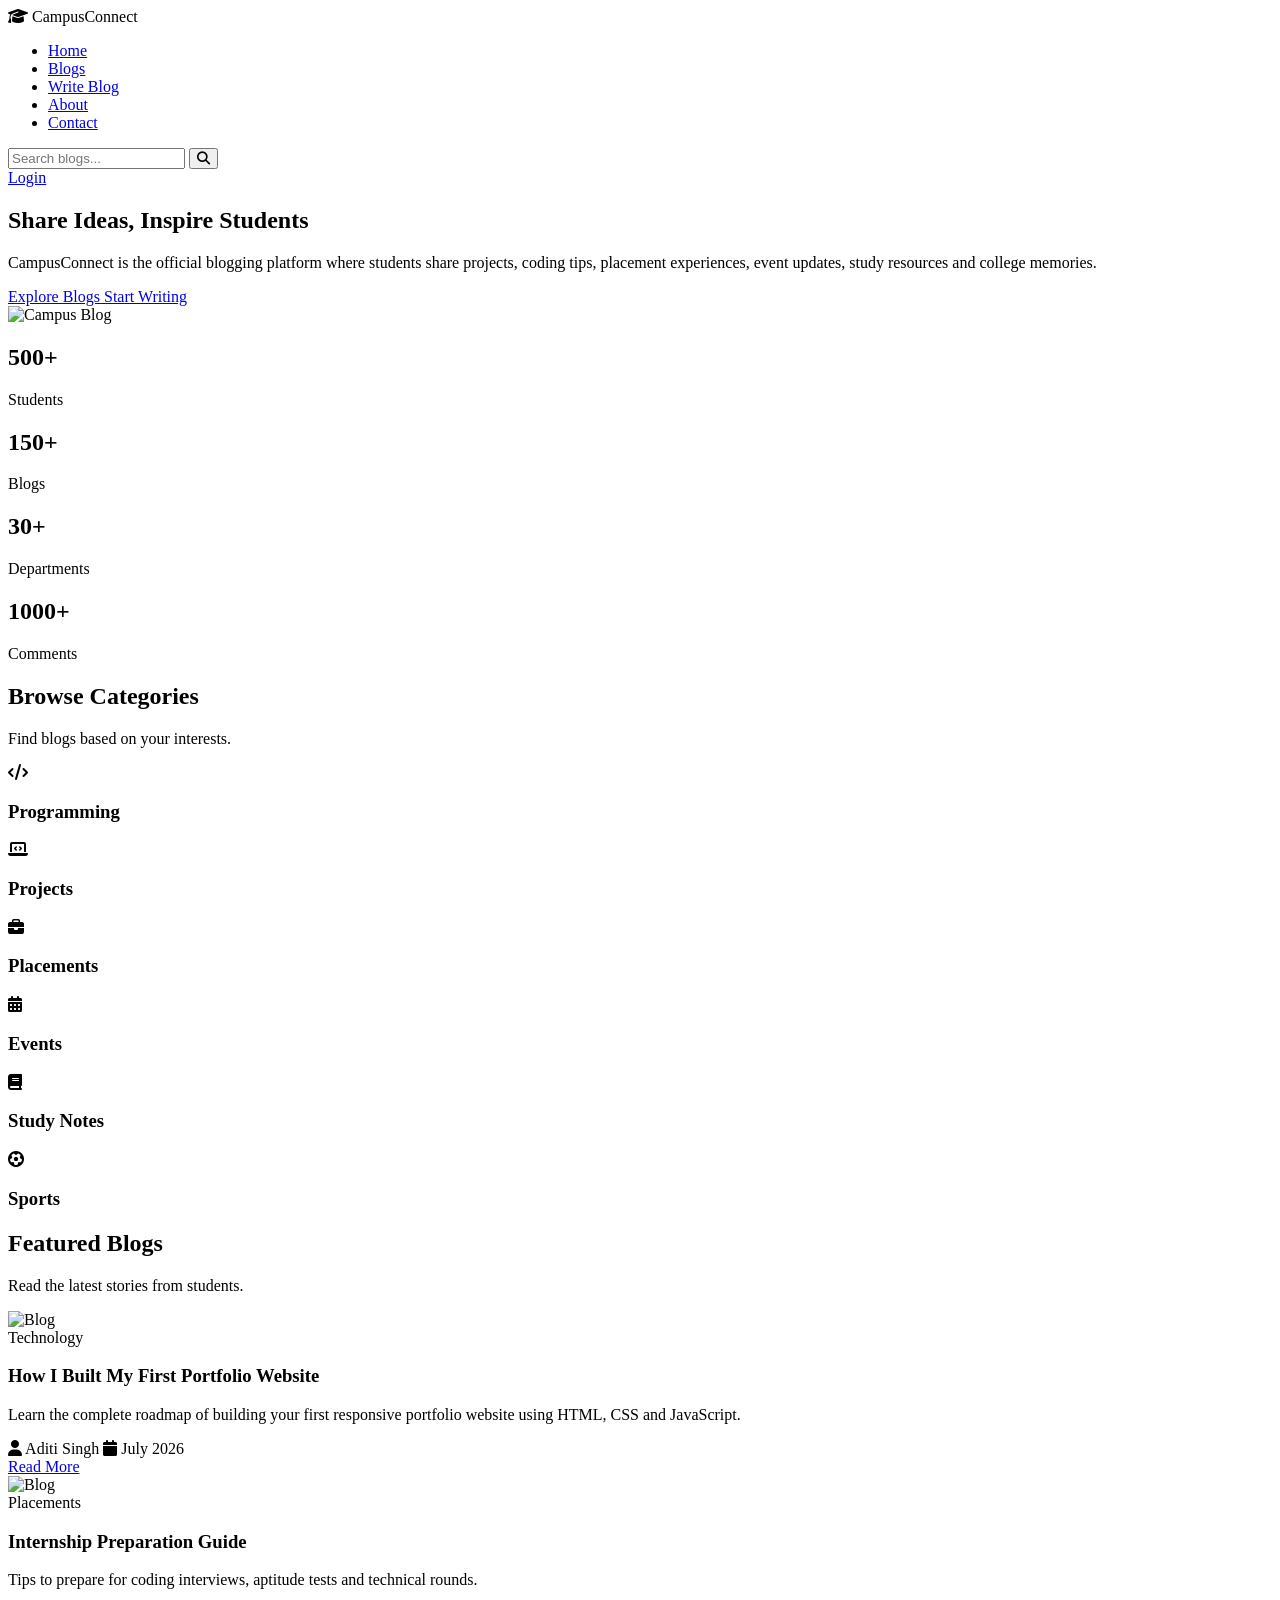
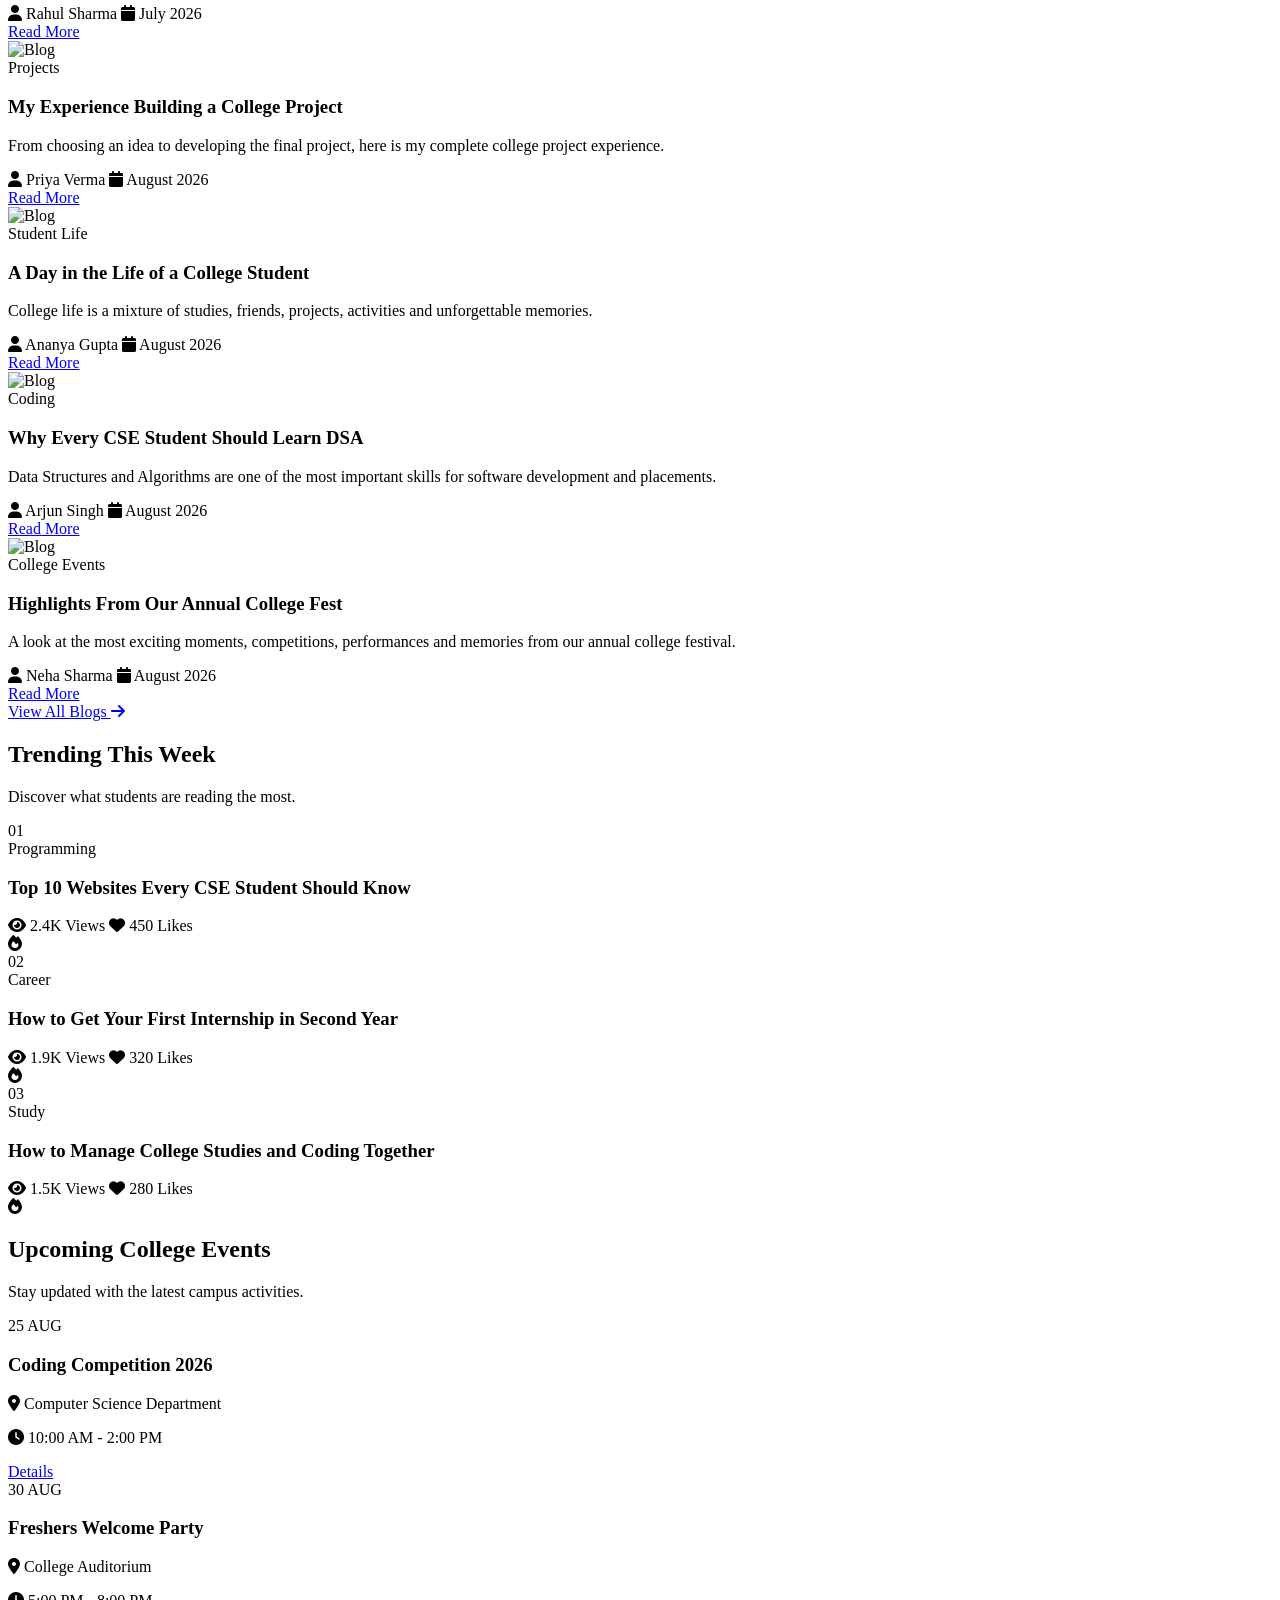
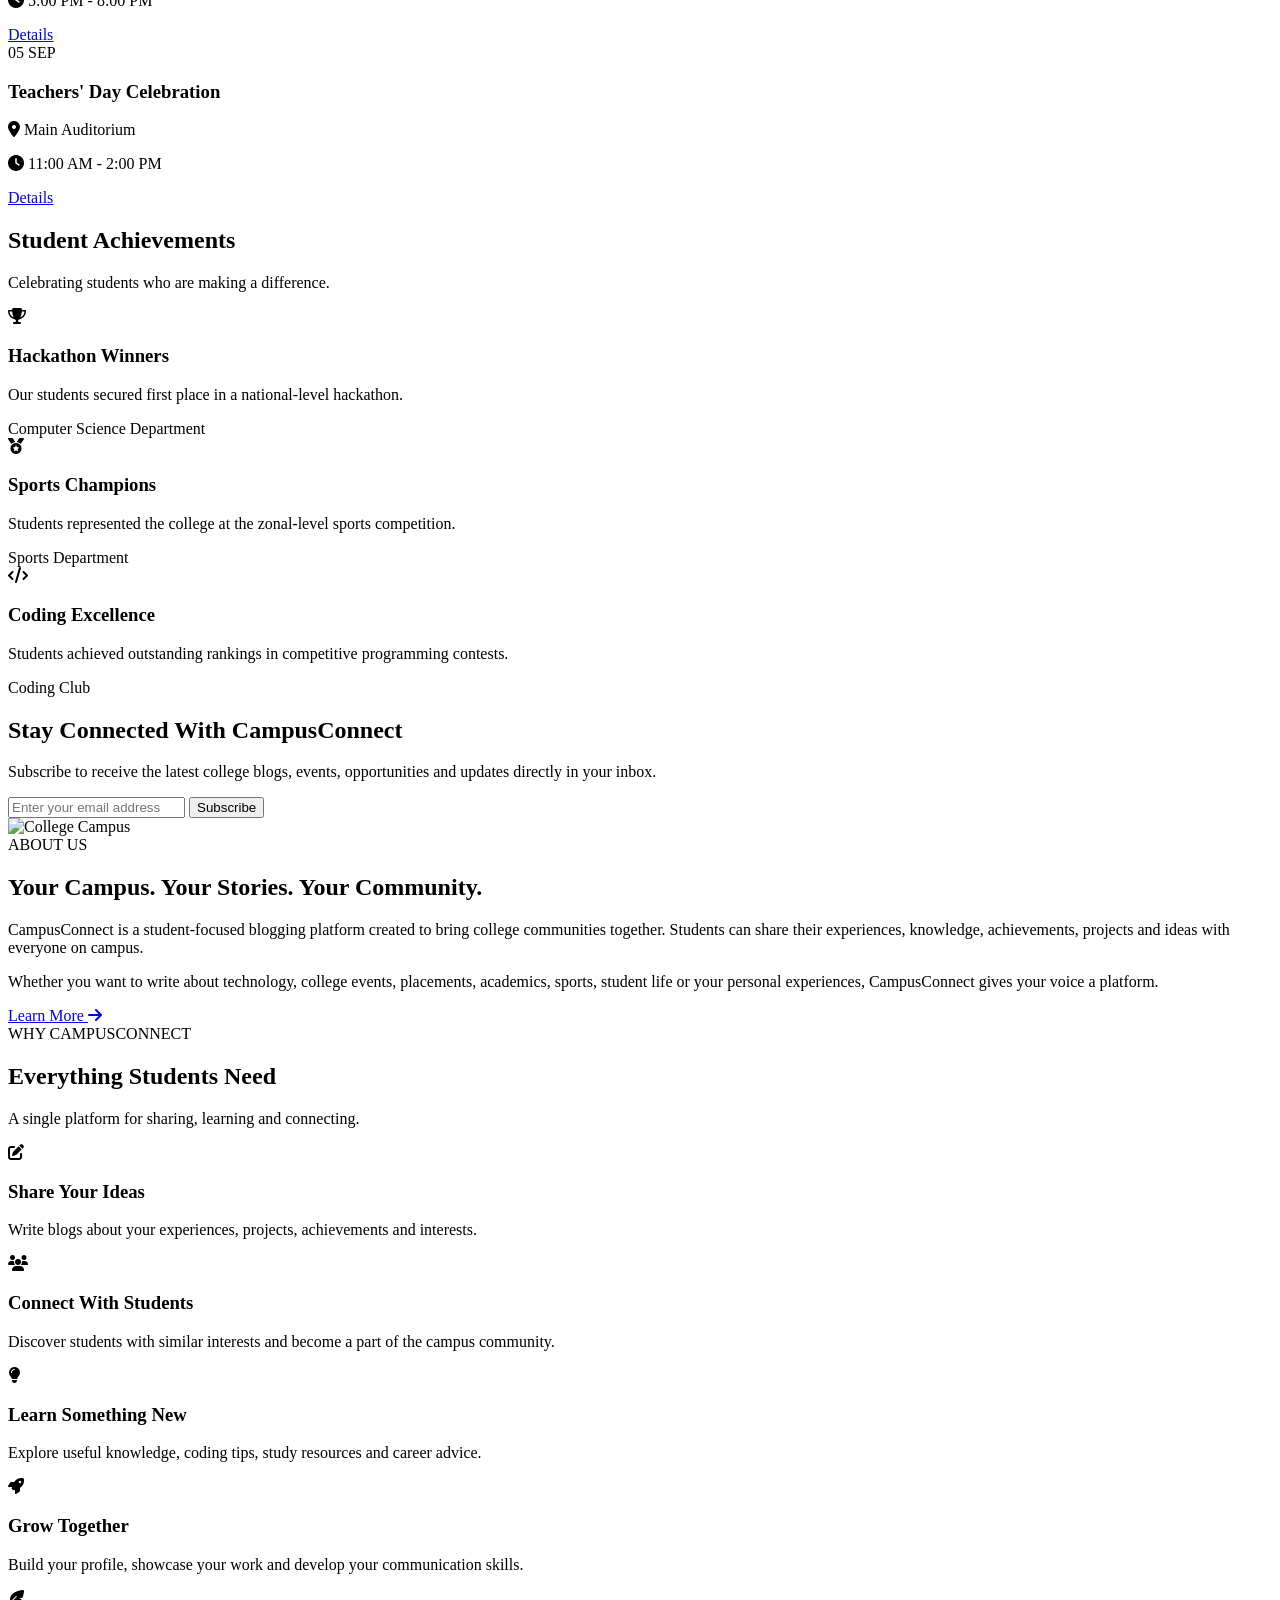
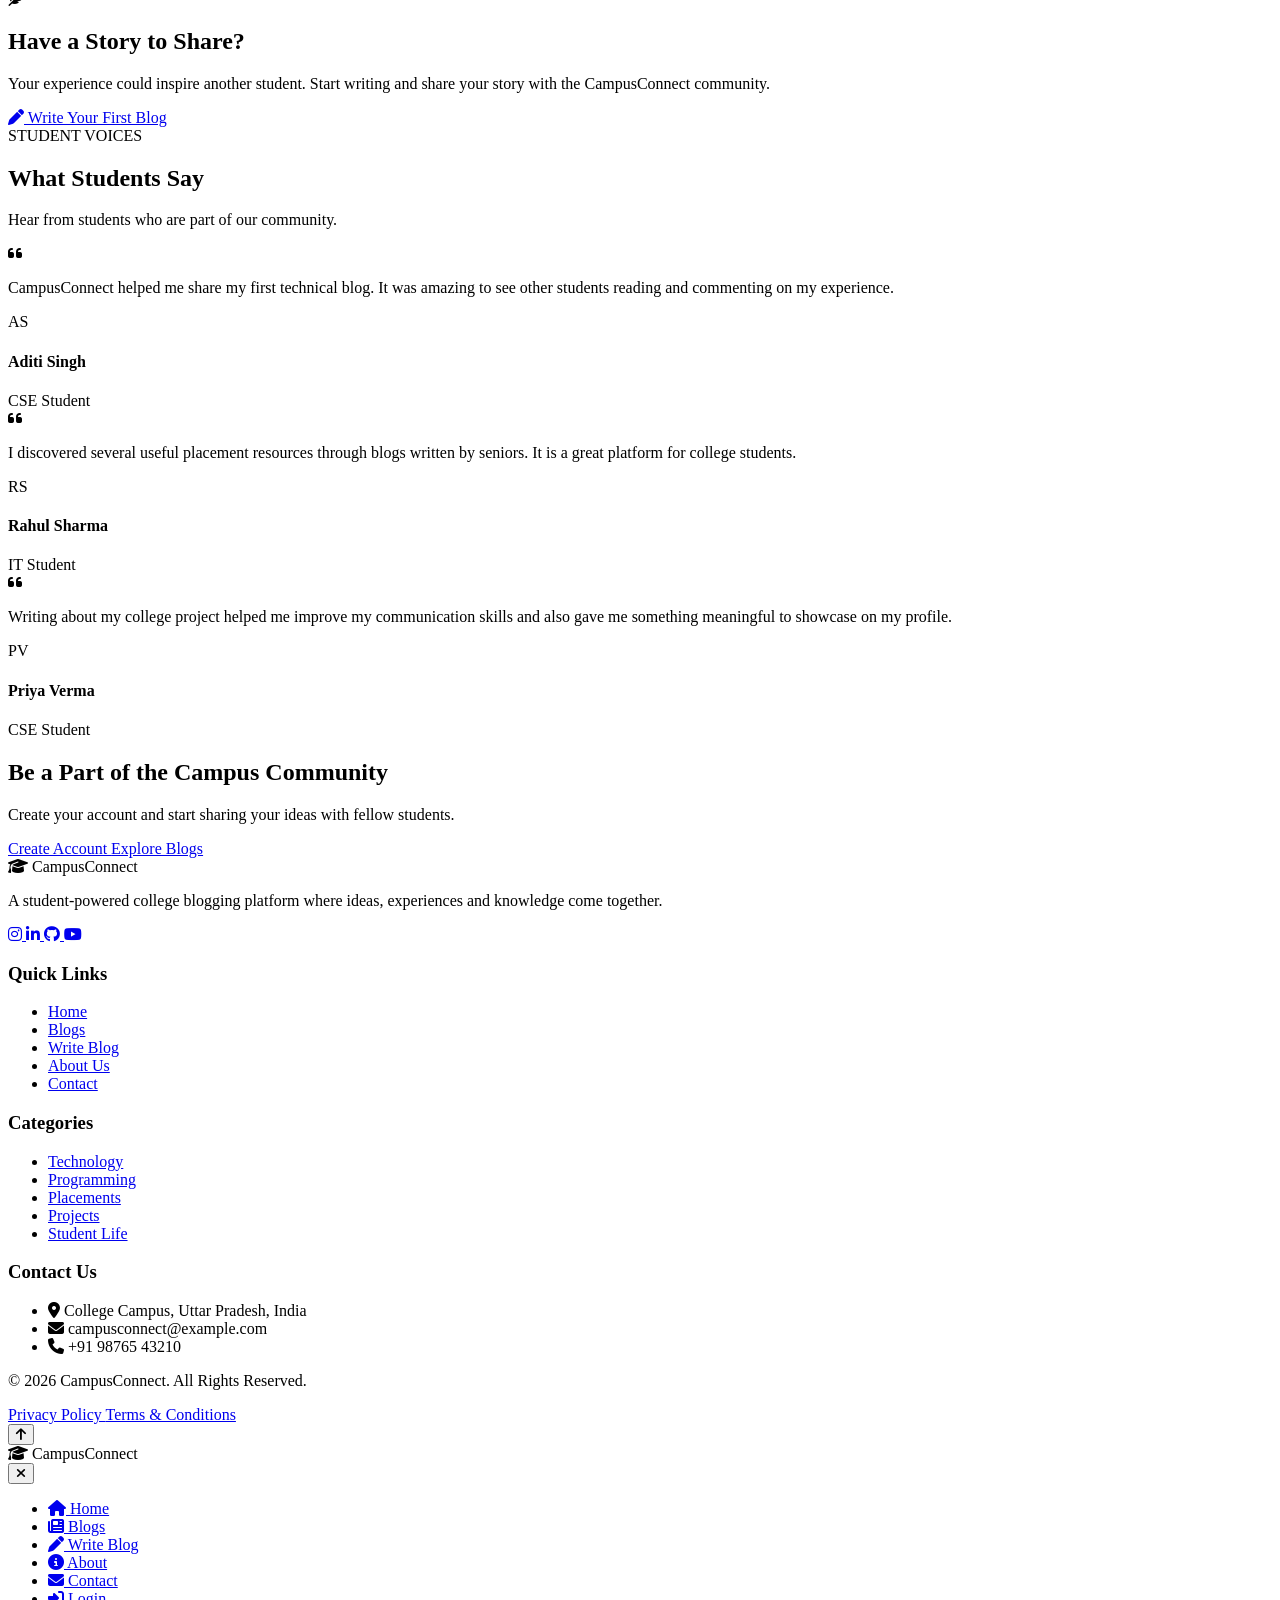
==== index.html @ d5f2a182 "Add files via upload" ====
<!DOCTYPE html>
<html lang="en">

<head>
    <meta charset="UTF-8">
    <meta name="viewport" content="width=device-width, initial-scale=1.0">

    <title>CampusConnect | College Blogging Portal</title>

    <!-- CSS -->
    <link rel="stylesheet" href="css/style.css">

    <!-- Font Awesome -->
    <link rel="stylesheet"
        href="https://cdnjs.cloudflare.com/ajax/libs/font-awesome/6.7.2/css/all.min.css">

    <!-- Google Font -->
    <link
        href="https://fonts.googleapis.com/css2?family=Poppins:wght@300;400;500;600;700&display=swap"
        rel="stylesheet">
</head>

<body>

    <!-- ================= HEADER ================= -->

    <header>

        <nav class="navbar">

            <div class="logo">
                <i class="fa-solid fa-graduation-cap"></i>
                <span>CampusConnect</span>
            </div>

            <ul class="nav-links">
                <li><a href="index.html" class="active">Home</a></li>
                <li><a href="blogs.html">Blogs</a></li>
                <li><a href="create-blog.html">Write Blog</a></li>
                <li><a href="about.html">About</a></li>
                <li><a href="contact.html">Contact</a></li>
            </ul>

            <div class="nav-right">

                <div class="search-box">
                    <input type="text" placeholder="Search blogs...">
                    <button>
                        <i class="fa-solid fa-search"></i>
                    </button>
                </div>

                <a href="login.html" class="btn login-btn">Login</a>
            </div>

        </nav>

    </header>

    <!-- ================= HERO ================= -->

    <section class="hero">

        <div class="hero-left">

            <h1>
                Share Ideas,
                <span>Inspire Students</span>
            </h1>

            <p>
                CampusConnect is the official blogging platform where students
                share projects, coding tips, placement experiences,
                event updates, study resources and college memories.
            </p>

            <div class="hero-buttons">

                <a href="blogs.html" class="btn primary-btn">
                    Explore Blogs
                </a>

                <a href="create-blog.html" class="btn secondary-btn">
                    Start Writing
                </a>

            </div>

        </div>

        <div class="hero-right">

            <img src="images/hero.png"
                alt="Campus Blog">

        </div>

    </section>

    <!-- ================= STATS ================= -->

    <section class="stats">

        <div class="stat-card">
            <h2>500+</h2>
            <p>Students</p>
        </div>

        <div class="stat-card">
            <h2>150+</h2>
            <p>Blogs</p>
        </div>

        <div class="stat-card">
            <h2>30+</h2>
            <p>Departments</p>
        </div>

        <div class="stat-card">
            <h2>1000+</h2>
            <p>Comments</p>
        </div>

    </section>

    <!-- ================= CATEGORIES ================= -->

    <section class="categories">

        <div class="section-title">
            <h2>Browse Categories</h2>
            <p>Find blogs based on your interests.</p>
        </div>

        <div class="category-container">

            <div class="category-card">
                <i class="fa-solid fa-code"></i>
                <h3>Programming</h3>
            </div>

            <div class="category-card">
                <i class="fa-solid fa-laptop-code"></i>
                <h3>Projects</h3>
            </div>

            <div class="category-card">
                <i class="fa-solid fa-briefcase"></i>
                <h3>Placements</h3>
            </div>

            <div class="category-card">
                <i class="fa-solid fa-calendar-days"></i>
                <h3>Events</h3>
            </div>

            <div class="category-card">
                <i class="fa-solid fa-book"></i>
                <h3>Study Notes</h3>
            </div>

            <div class="category-card">
                <i class="fa-solid fa-futbol"></i>
                <h3>Sports</h3>
            </div>

        </div>

    </section>

    <!-- ================= FEATURED BLOGS ================= -->

    <section class="featured">

        <div class="section-title">

            <h2>Featured Blogs</h2>

            <p>
                Read the latest stories from students.
            </p>

        </div>

        <div class="blog-grid">

            <!-- Blog Card 1 -->

            <div class="blog-card">

                <img src="images/blog1.jpg"
                    alt="Blog">

                <div class="blog-content">

                    <span class="category">
                        Technology
                    </span>

                    <h3>
                        How I Built My First Portfolio Website
                    </h3>

                    <p>

                        Learn the complete roadmap of building your
                        first responsive portfolio website using
                        HTML, CSS and JavaScript.

                    </p>

                    <div class="blog-footer">

                        <span>
                            <i class="fa-solid fa-user"></i>
                            Aditi Singh
                        </span>

                        <span>
                            <i class="fa-solid fa-calendar"></i>
                            July 2026
                        </span>

                    </div>

                    <a href="blog.html"
                        class="read-btn">
                        Read More
                    </a>

                </div>

            </div>

            <!-- Blog Card 2 -->

            <div class="blog-card">

                <img src="images/blog2.jpg"
                    alt="Blog">

                <div class="blog-content">

                    <span class="category">
                        Placements
                    </span>

                    <h3>
                        Internship Preparation Guide
                    </h3>

                    <p>

                        Tips to prepare for coding interviews,
                        aptitude tests and technical rounds.

                    </p>

                    <div class="blog-footer">

                        <span>
                            <i class="fa-solid fa-user"></i>
                            Rahul Sharma
                        </span>

                        <span>
                            <i class="fa-solid fa-calendar"></i>
                            July 2026
                        </span>

                    </div>

                    <a href="blog.html"
                        class="read-btn">
                        Read More
                    </a>

                </div>

            </div>
                </div>

            </div>

            <!-- Blog Card 3 -->

            <div class="blog-card">

                <img src="images/blog3.jpg"
                    alt="Blog">

                <div class="blog-content">

                    <span class="category">
                        Projects
                    </span>

                    <h3>
                        My Experience Building a College Project
                    </h3>

                    <p>

                        From choosing an idea to developing the
                        final project, here is my complete
                        college project experience.

                    </p>

                    <div class="blog-footer">

                        <span>
                            <i class="fa-solid fa-user"></i>
                            Priya Verma
                        </span>

                        <span>
                            <i class="fa-solid fa-calendar"></i>
                            August 2026
                        </span>

                    </div>

                    <a href="blog.html"
                        class="read-btn">
                        Read More
                    </a>

                </div>

            </div>

            <!-- Blog Card 4 -->

            <div class="blog-card">

                <img src="images/blog4.jpg"
                    alt="Blog">

                <div class="blog-content">

                    <span class="category">
                        Student Life
                    </span>

                    <h3>
                        A Day in the Life of a College Student
                    </h3>

                    <p>

                        College life is a mixture of studies,
                        friends, projects, activities and
                        unforgettable memories.

                    </p>

                    <div class="blog-footer">

                        <span>
                            <i class="fa-solid fa-user"></i>
                            Ananya Gupta
                        </span>

                        <span>
                            <i class="fa-solid fa-calendar"></i>
                            August 2026
                        </span>

                    </div>

                    <a href="blog.html"
                        class="read-btn">
                        Read More
                    </a>

                </div>

            </div>

            <!-- Blog Card 5 -->

            <div class="blog-card">

                <img src="images/blog5.jpg"
                    alt="Blog">

                <div class="blog-content">

                    <span class="category">
                        Coding
                    </span>

                    <h3>
                        Why Every CSE Student Should Learn DSA
                    </h3>

                    <p>

                        Data Structures and Algorithms are one
                        of the most important skills for software
                        development and placements.

                    </p>

                    <div class="blog-footer">

                        <span>
                            <i class="fa-solid fa-user"></i>
                            Arjun Singh
                        </span>

                        <span>
                            <i class="fa-solid fa-calendar"></i>
                            August 2026
                        </span>

                    </div>

                    <a href="blog.html"
                        class="read-btn">
                        Read More
                    </a>

                </div>

            </div>

            <!-- Blog Card 6 -->

            <div class="blog-card">

                <img src="images/blog6.jpg"
                    alt="Blog">

                <div class="blog-content">

                    <span class="category">
                        College Events
                    </span>

                    <h3>
                        Highlights From Our Annual College Fest
                    </h3>

                    <p>

                        A look at the most exciting moments,
                        competitions, performances and memories
                        from our annual college festival.

                    </p>

                    <div class="blog-footer">

                        <span>
                            <i class="fa-solid fa-user"></i>
                            Neha Sharma
                        </span>

                        <span>
                            <i class="fa-solid fa-calendar"></i>
                            August 2026
                        </span>

                    </div>

                    <a href="blog.html"
                        class="read-btn">
                        Read More
                    </a>

                </div>

            </div>

        </div>

        <div class="view-all">

            <a href="blogs.html"
                class="btn primary-btn">

                View All Blogs
                <i class="fa-solid fa-arrow-right"></i>

            </a>

        </div>

    </section>


    <!-- ================= TRENDING BLOGS ================= -->

    <section class="trending">

        <div class="section-title">

            <h2>Trending This Week</h2>

            <p>
                Discover what students are reading the most.
            </p>

        </div>

        <div class="trending-container">

            <!-- Trending Item 1 -->

            <div class="trending-card">

                <div class="trending-number">
                    01
                </div>

                <div class="trending-content">

                    <span class="category">
                        Programming
                    </span>

                    <h3>
                        Top 10 Websites Every CSE Student
                        Should Know
                    </h3>

                    <div class="trending-info">

                        <span>
                            <i class="fa-solid fa-eye"></i>
                            2.4K Views
                        </span>

                        <span>
                            <i class="fa-solid fa-heart"></i>
                            450 Likes
                        </span>

                    </div>

                </div>

                <div class="trending-icon">

                    <i class="fa-solid fa-fire"></i>

                </div>

            </div>


            <!-- Trending Item 2 -->

            <div class="trending-card">

                <div class="trending-number">
                    02
                </div>

                <div class="trending-content">

                    <span class="category">
                        Career
                    </span>

                    <h3>
                        How to Get Your First Internship
                        in Second Year
                    </h3>

                    <div class="trending-info">

                        <span>
                            <i class="fa-solid fa-eye"></i>
                            1.9K Views
                        </span>

                        <span>
                            <i class="fa-solid fa-heart"></i>
                            320 Likes
                        </span>

                    </div>

                </div>

                <div class="trending-icon">

                    <i class="fa-solid fa-fire"></i>

                </div>

            </div>


            <!-- Trending Item 3 -->

            <div class="trending-card">

                <div class="trending-number">
                    03
                </div>

                <div class="trending-content">

                    <span class="category">
                        Study
                    </span>

                    <h3>
                        How to Manage College Studies
                        and Coding Together
                    </h3>

                    <div class="trending-info">

                        <span>
                            <i class="fa-solid fa-eye"></i>
                            1.5K Views
                        </span>

                        <span>
                            <i class="fa-solid fa-heart"></i>
                            280 Likes
                        </span>

                    </div>

                </div>

                <div class="trending-icon">

                    <i class="fa-solid fa-fire"></i>

                </div>

            </div>

        </div>

    </section>


    <!-- ================= COLLEGE EVENTS ================= -->

    <section class="events">

        <div class="section-title">

            <h2>Upcoming College Events</h2>

            <p>
                Stay updated with the latest campus activities.
            </p>

        </div>

        <div class="events-container">

            <!-- Event 1 -->

            <div class="event-card">

                <div class="event-date">

                    <span class="day">
                        25
                    </span>

                    <span class="month">
                        AUG
                    </span>

                </div>

                <div class="event-details">

                    <h3>
                        Coding Competition 2026
                    </h3>

                    <p>
                        <i class="fa-solid fa-location-dot"></i>
                        Computer Science Department
                    </p>

                    <p>
                        <i class="fa-solid fa-clock"></i>
                        10:00 AM - 2:00 PM
                    </p>

                </div>

                <a href="#"
                    class="event-btn">
                    Details
                </a>

            </div>


            <!-- Event 2 -->

            <div class="event-card">

                <div class="event-date">

                    <span class="day">
                        30
                    </span>

                    <span class="month">
                        AUG
                    </span>

                </div>

                <div class="event-details">

                    <h3>
                        Freshers Welcome Party
                    </h3>

                    <p>
                        <i class="fa-solid fa-location-dot"></i>
                        College Auditorium
                    </p>

                    <p>
                        <i class="fa-solid fa-clock"></i>
                        5:00 PM - 8:00 PM
                    </p>

                </div>

                <a href="#"
                    class="event-btn">
                    Details
                </a>

            </div>


            <!-- Event 3 -->

            <div class="event-card">

                <div class="event-date">

                    <span class="day">
                        05
                    </span>

                    <span class="month">
                        SEP
                    </span>

                </div>

                <div class="event-details">

                    <h3>
                        Teachers' Day Celebration
                    </h3>

                    <p>
                        <i class="fa-solid fa-location-dot"></i>
                        Main Auditorium
                    </p>

                    <p>
                        <i class="fa-solid fa-clock"></i>
                        11:00 AM - 2:00 PM
                    </p>

                </div>

                <a href="#"
                    class="event-btn">
                    Details
                </a>

            </div>

        </div>

    </section>


    <!-- ================= STUDENT ACHIEVEMENTS ================= -->

    <section class="achievements">

        <div class="section-title">

            <h2>Student Achievements</h2>

            <p>
                Celebrating students who are making a difference.
            </p>

        </div>

        <div class="achievement-grid">

            <!-- Achievement 1 -->

            <div class="achievement-card">

                <div class="achievement-icon">

                    <i class="fa-solid fa-trophy"></i>

                </div>

                <h3>
                    Hackathon Winners
                </h3>

                <p>

                    Our students secured first place in
                    a national-level hackathon.

                </p>

                <span>
                    Computer Science Department
                </span>

            </div>


            <!-- Achievement 2 -->

            <div class="achievement-card">

                <div class="achievement-icon">

                    <i class="fa-solid fa-medal"></i>

                </div>

                <h3>
                    Sports Champions
                </h3>

                <p>

                    Students represented the college
                    at the zonal-level sports competition.

                </p>

                <span>
                    Sports Department
                </span>

            </div>


            <!-- Achievement 3 -->

            <div class="achievement-card">

                <div class="achievement-icon">

                    <i class="fa-solid fa-code"></i>

                </div>

                <h3>
                    Coding Excellence
                </h3>

                <p>

                    Students achieved outstanding rankings
                    in competitive programming contests.

                </p>

                <span>
                    Coding Club
                </span>

            </div>

        </div>

    </section>


    <!-- ================= NEWSLETTER ================= -->

    <section class="newsletter">

        <div class="newsletter-content">

            <div class="newsletter-text">

                <h2>
                    Stay Connected With CampusConnect
                </h2>

                <p>

                    Subscribe to receive the latest college
                    blogs, events, opportunities and updates
                    directly in your inbox.

                </p>

            </div>

            <form class="newsletter-form">

                <input
                    type="email"
                    placeholder="Enter your email address"
                    required>

                <button type="submit"
                    class="btn primary-btn">

                    Subscribe

                </button>

            </form>

        </div>

    </section>
    <!-- ================= ABOUT CAMPUSCONNECT ================= -->

    <section class="about-preview">

        <div class="about-image">

            <img src="images/campus.jpg"
                 alt="College Campus">

        </div>

        <div class="about-content">

            <span class="section-label">
                ABOUT US
            </span>

            <h2>
                Your Campus.
                <span>Your Stories.</span>
                Your Community.
            </h2>

            <p>
                CampusConnect is a student-focused blogging platform
                created to bring college communities together.
                Students can share their experiences, knowledge,
                achievements, projects and ideas with everyone
                on campus.
            </p>

            <p>
                Whether you want to write about technology,
                college events, placements, academics, sports,
                student life or your personal experiences,
                CampusConnect gives your voice a platform.
            </p>

            <a href="about.html"
               class="btn primary-btn">

                Learn More
                <i class="fa-solid fa-arrow-right"></i>

            </a>

        </div>

    </section>


    <!-- ================= WHY CAMPUSCONNECT ================= -->

    <section class="why-us">

        <div class="section-title">

            <span class="section-label">
                WHY CAMPUSCONNECT
            </span>

            <h2>
                Everything Students Need
            </h2>

            <p>
                A single platform for sharing,
                learning and connecting.
            </p>

        </div>

        <div class="features-grid">

            <!-- Feature 1 -->

            <div class="feature-card">

                <div class="feature-icon">
                    <i class="fa-solid fa-pen-to-square"></i>
                </div>

                <h3>
                    Share Your Ideas
                </h3>

                <p>
                    Write blogs about your experiences,
                    projects, achievements and interests.
                </p>

            </div>


            <!-- Feature 2 -->

            <div class="feature-card">

                <div class="feature-icon">
                    <i class="fa-solid fa-users"></i>
                </div>

                <h3>
                    Connect With Students
                </h3>

                <p>
                    Discover students with similar interests
                    and become a part of the campus community.
                </p>

            </div>


            <!-- Feature 3 -->

            <div class="feature-card">

                <div class="feature-icon">
                    <i class="fa-solid fa-lightbulb"></i>
                </div>

                <h3>
                    Learn Something New
                </h3>

                <p>
                    Explore useful knowledge, coding tips,
                    study resources and career advice.
                </p>

            </div>


            <!-- Feature 4 -->

            <div class="feature-card">

                <div class="feature-icon">
                    <i class="fa-solid fa-rocket"></i>
                </div>

                <h3>
                    Grow Together
                </h3>

                <p>
                    Build your profile, showcase your work
                    and develop your communication skills.
                </p>

            </div>

        </div>

    </section>


    <!-- ================= CALL TO ACTION ================= -->

    <section class="cta">

        <div class="cta-content">

            <div class="cta-icon">

                <i class="fa-solid fa-feather-pointed"></i>

            </div>

            <h2>
                Have a Story to Share?
            </h2>

            <p>
                Your experience could inspire another student.
                Start writing and share your story with the
                CampusConnect community.
            </p>

            <a href="create-blog.html"
               class="btn cta-btn">

                <i class="fa-solid fa-pen"></i>
                Write Your First Blog

            </a>

        </div>

    </section>


    <!-- ================= TESTIMONIALS ================= -->

    <section class="testimonials">

        <div class="section-title">

            <span class="section-label">
                STUDENT VOICES
            </span>

            <h2>
                What Students Say
            </h2>

            <p>
                Hear from students who are part of our community.
            </p>

        </div>


        <div class="testimonial-grid">

            <!-- Testimonial 1 -->

            <div class="testimonial-card">

                <div class="quote-icon">

                    <i class="fa-solid fa-quote-left"></i>

                </div>

                <p>
                    CampusConnect helped me share my first
                    technical blog. It was amazing to see
                    other students reading and commenting
                    on my experience.
                </p>

                <div class="student-info">

                    <div class="student-avatar">
                        AS
                    </div>

                    <div>

                        <h4>
                            Aditi Singh
                        </h4>

                        <span>
                            CSE Student
                        </span>

                    </div>

                </div>

            </div>


            <!-- Testimonial 2 -->

            <div class="testimonial-card">

                <div class="quote-icon">

                    <i class="fa-solid fa-quote-left"></i>

                </div>

                <p>
                    I discovered several useful placement
                    resources through blogs written by
                    seniors. It is a great platform for
                    college students.
                </p>

                <div class="student-info">

                    <div class="student-avatar">
                        RS
                    </div>

                    <div>

                        <h4>
                            Rahul Sharma
                        </h4>

                        <span>
                            IT Student
                        </span>

                    </div>

                </div>

            </div>


            <!-- Testimonial 3 -->

            <div class="testimonial-card">

                <div class="quote-icon">

                    <i class="fa-solid fa-quote-left"></i>

                </div>

                <p>
                    Writing about my college project helped
                    me improve my communication skills and
                    also gave me something meaningful to
                    showcase on my profile.
                </p>

                <div class="student-info">

                    <div class="student-avatar">
                        PV
                    </div>

                    <div>

                        <h4>
                            Priya Verma
                        </h4>

                        <span>
                            CSE Student
                        </span>

                    </div>

                </div>

            </div>

        </div>

    </section>


    <!-- ================= FINAL CTA ================= -->

    <section class="final-cta">

        <div class="final-cta-content">

            <h2>
                Be a Part of the Campus Community
            </h2>

            <p>
                Create your account and start sharing
                your ideas with fellow students.
            </p>

            <div class="final-cta-buttons">

                <a href="register.html"
                   class="btn primary-btn">

                    Create Account

                </a>

                <a href="blogs.html"
                   class="btn secondary-btn">

                    Explore Blogs

                </a>

            </div>

        </div>

    </section>


    <!-- ================= FOOTER ================= -->

    <footer class="footer">

        <div class="footer-container">

            <!-- Footer About -->

            <div class="footer-column footer-about">

                <div class="footer-logo">

                    <i class="fa-solid fa-graduation-cap"></i>

                    <span>
                        CampusConnect
                    </span>

                </div>

                <p>
                    A student-powered college blogging
                    platform where ideas, experiences
                    and knowledge come together.
                </p>

                <div class="social-links">

                    <a href="#"
                       aria-label="Instagram">

                        <i class="fa-brands fa-instagram"></i>

                    </a>

                    <a href="#"
                       aria-label="LinkedIn">

                        <i class="fa-brands fa-linkedin-in"></i>

                    </a>

                    <a href="#"
                       aria-label="GitHub">

                        <i class="fa-brands fa-github"></i>

                    </a>

                    <a href="#"
                       aria-label="YouTube">

                        <i class="fa-brands fa-youtube"></i>

                    </a>

                </div>

            </div>


            <!-- Quick Links -->

            <div class="footer-column">

                <h3>
                    Quick Links
                </h3>

                <ul>

                    <li>
                        <a href="index.html">
                            Home
                        </a>
                    </li>

                    <li>
                        <a href="blogs.html">
                            Blogs
                        </a>
                    </li>

                    <li>
                        <a href="create-blog.html">
                            Write Blog
                        </a>
                    </li>

                    <li>
                        <a href="about.html">
                            About Us
                        </a>
                    </li>

                    <li>
                        <a href="contact.html">
                            Contact
                        </a>
                    </li>

                </ul>

            </div>


            <!-- Categories -->

            <div class="footer-column">

                <h3>
                    Categories
                </h3>

                <ul>

                    <li>
                        <a href="blogs.html">
                            Technology
                        </a>
                    </li>

                    <li>
                        <a href="blogs.html">
                            Programming
                        </a>
                    </li>

                    <li>
                        <a href="blogs.html">
                            Placements
                        </a>
                    </li>

                    <li>
                        <a href="blogs.html">
                            Projects
                        </a>
                    </li>

                    <li>
                        <a href="blogs.html">
                            Student Life
                        </a>
                    </li>

                </ul>

            </div>


            <!-- Contact -->

            <div class="footer-column">

                <h3>
                    Contact Us
                </h3>

                <ul class="contact-list">

                    <li>

                        <i class="fa-solid fa-location-dot"></i>

                        <span>
                            College Campus,
                            Uttar Pradesh, India
                        </span>

                    </li>

                    <li>

                        <i class="fa-solid fa-envelope"></i>

                        <span>
                            campusconnect@example.com
                        </span>

                    </li>

                    <li>

                        <i class="fa-solid fa-phone"></i>

                        <span>
                            +91 98765 43210
                        </span>

                    </li>

                </ul>

            </div>

        </div>


        <!-- Footer Bottom -->

        <div class="footer-bottom">

            <p>
                © 2026 CampusConnect.
                All Rights Reserved.
            </p>

            <div class="footer-bottom-links">

                <a href="#">
                    Privacy Policy
                </a>

                <a href="#">
                    Terms & Conditions
                </a>

            </div>

        </div>

    </footer>


    <!-- ================= SCROLL TO TOP ================= -->

    <button
        id="scrollTopBtn"
        class="scroll-top"
        title="Go to top">

        <i class="fa-solid fa-arrow-up"></i>

    </button>


    <!-- ================= MOBILE MENU OVERLAY ================= -->

    <div class="mobile-menu">

        <div class="mobile-menu-header">

            <div class="logo">

                <i class="fa-solid fa-graduation-cap"></i>

                <span>
                    CampusConnect
                </span>

            </div>

            <button
                id="closeMenu"
                class="close-menu">

                <i class="fa-solid fa-xmark"></i>

            </button>

        </div>


        <ul class="mobile-nav-links">

            <li>
                <a href="index.html">
                    <i class="fa-solid fa-house"></i>
                    Home
                </a>
            </li>

            <li>
                <a href="blogs.html">
                    <i class="fa-solid fa-newspaper"></i>
                    Blogs
                </a>
            </li>

            <li>
                <a href="create-blog.html">
                    <i class="fa-solid fa-pen"></i>
                    Write Blog
                </a>
            </li>

            <li>
                <a href="about.html">
                    <i class="fa-solid fa-circle-info"></i>
                    About
                </a>
            </li>

            <li>
                <a href="contact.html">
                    <i class="fa-solid fa-envelope"></i>
                    Contact
                </a>
            </li>

            <li>
                <a href="login.html">
                    <i class="fa-solid fa-right-to-bracket"></i>
                    Login
                </a>
            </li>

        </ul>

    </div>


    <!-- ================= JAVASCRIPT ================= -->

    <script src="js/script.js"></script>

</body>

</html>
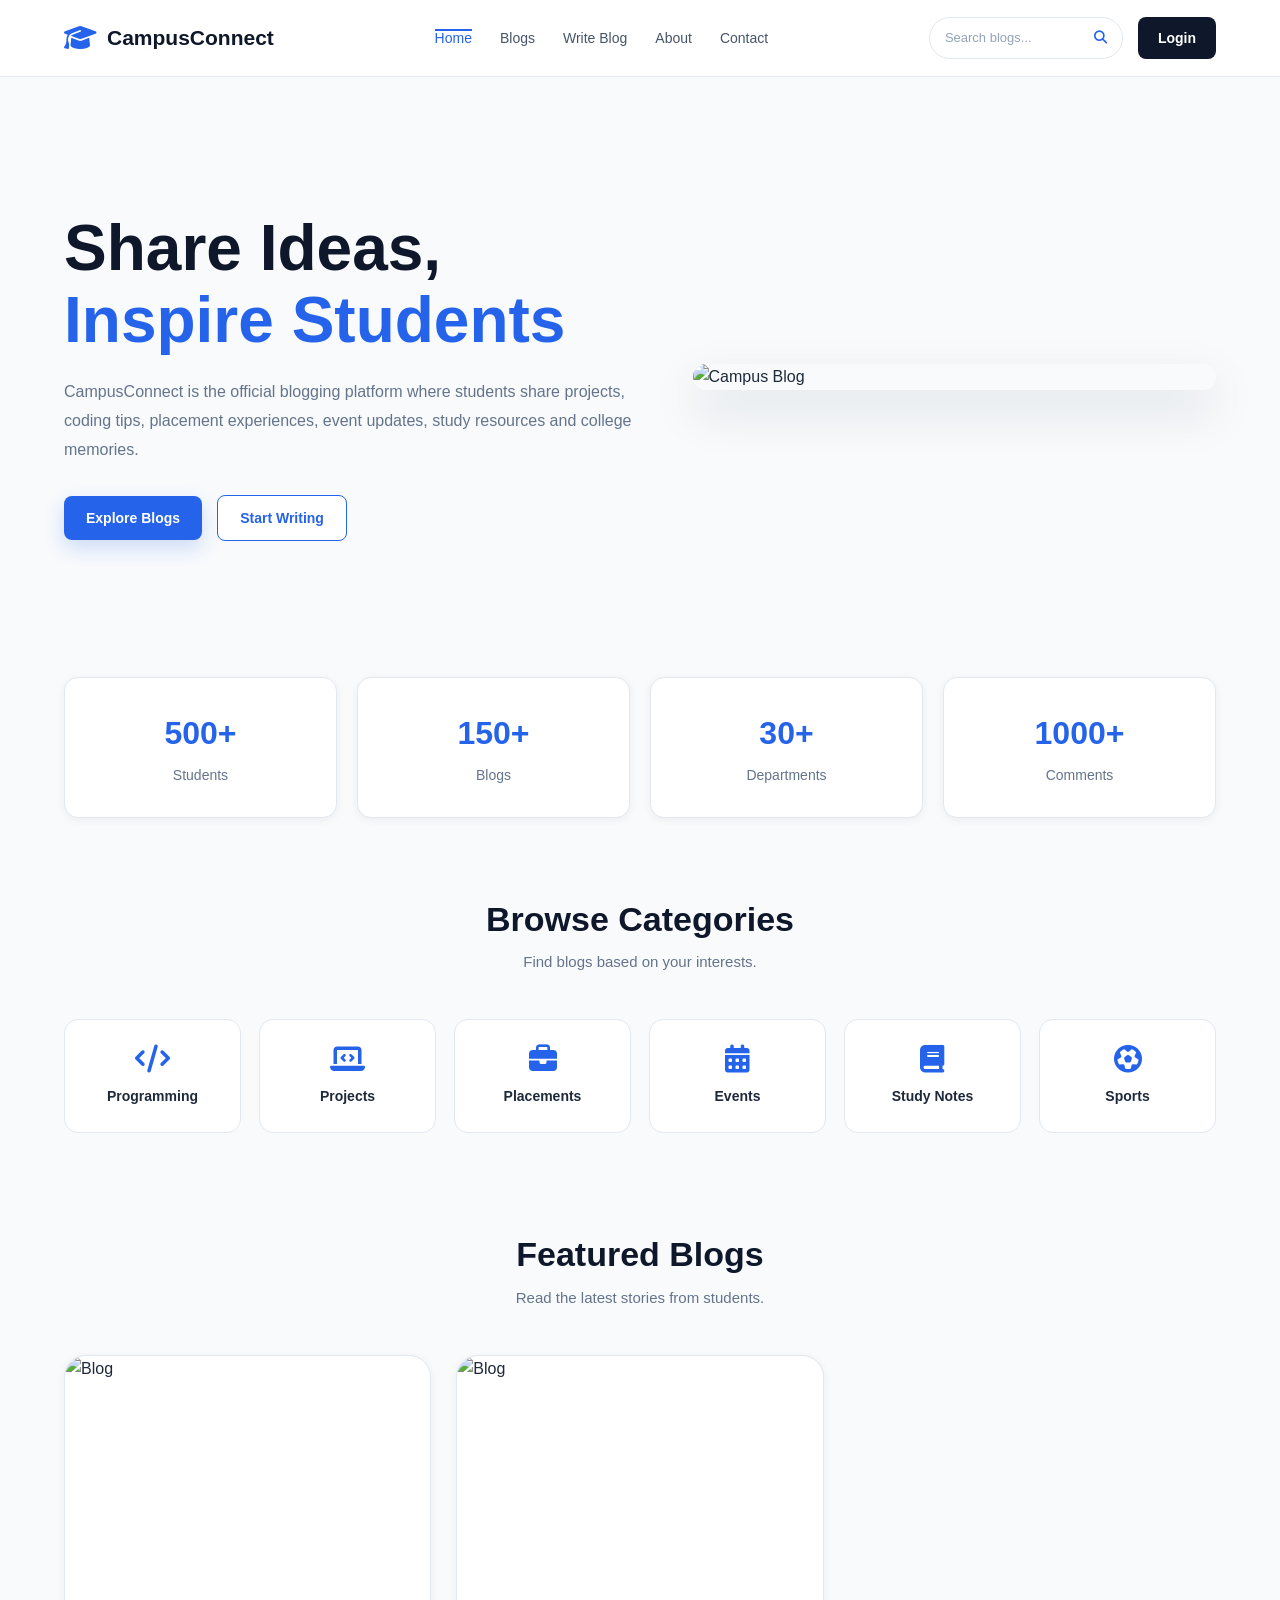
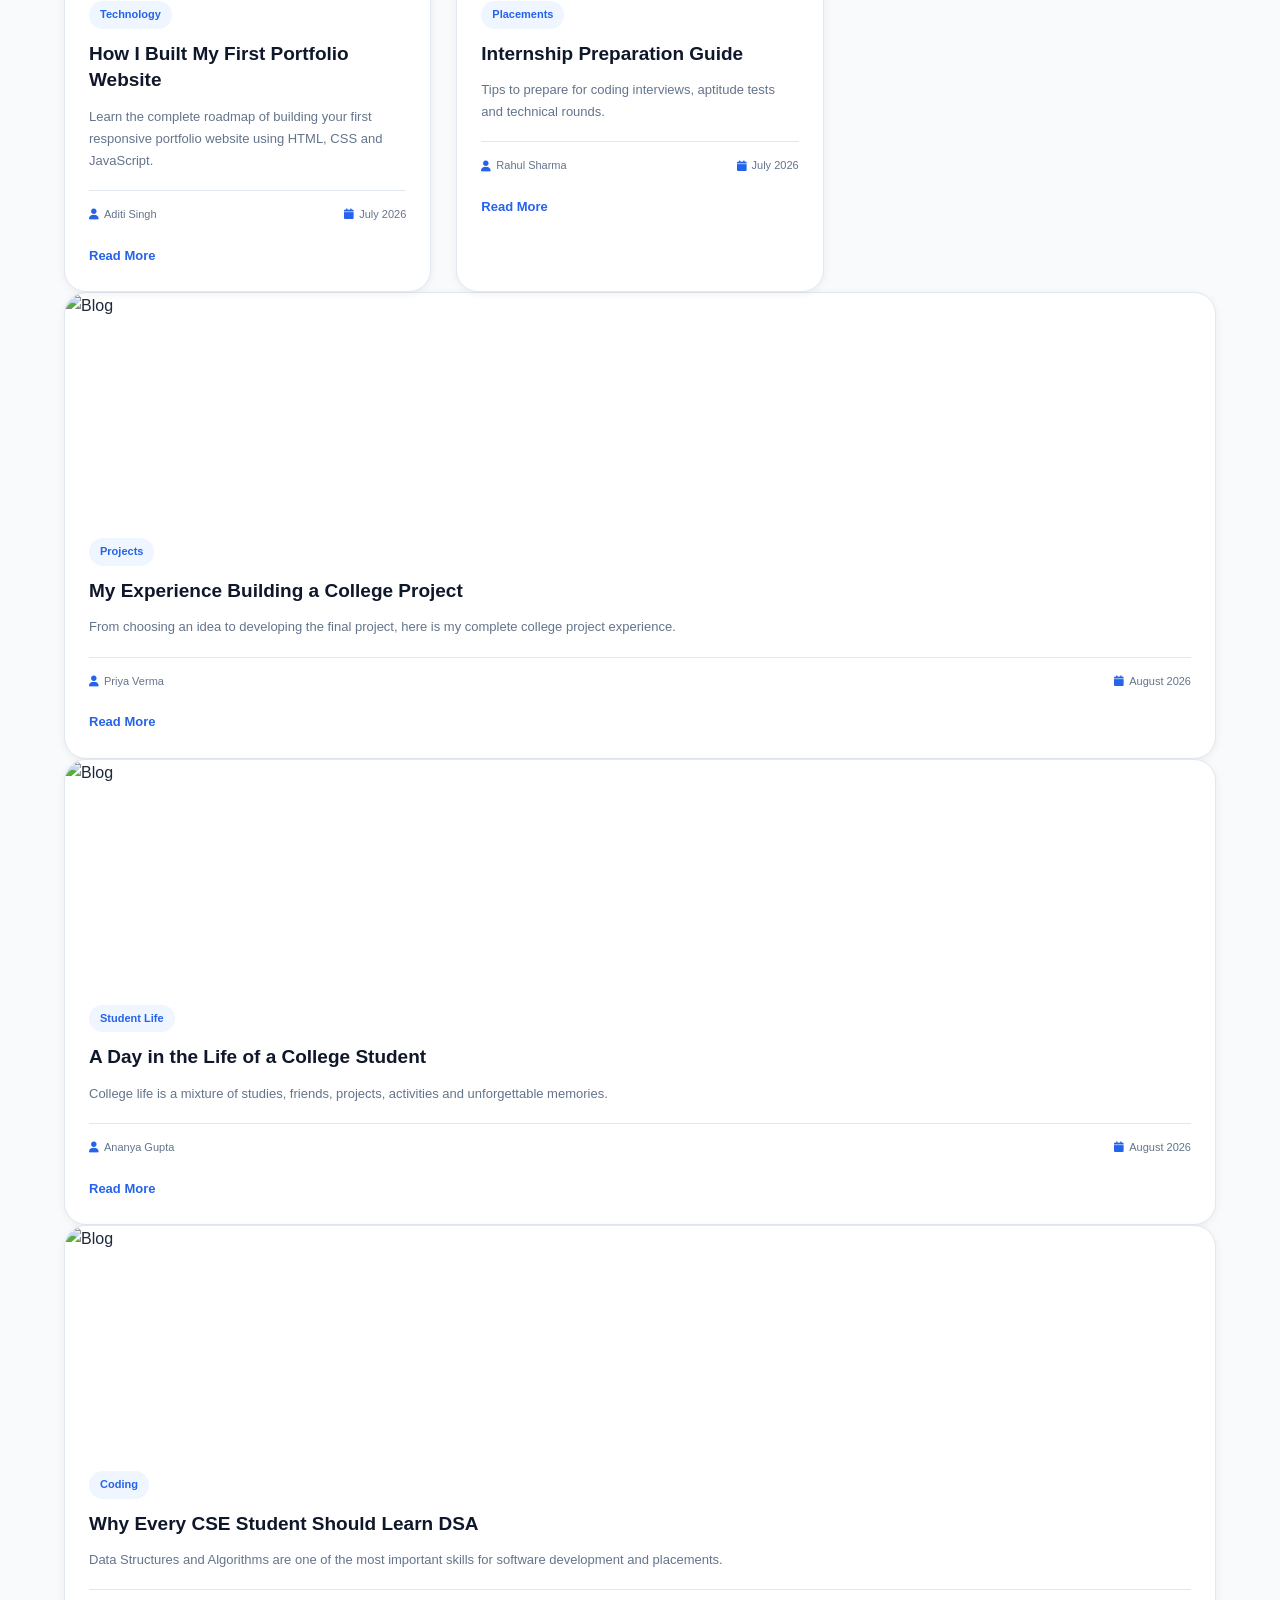
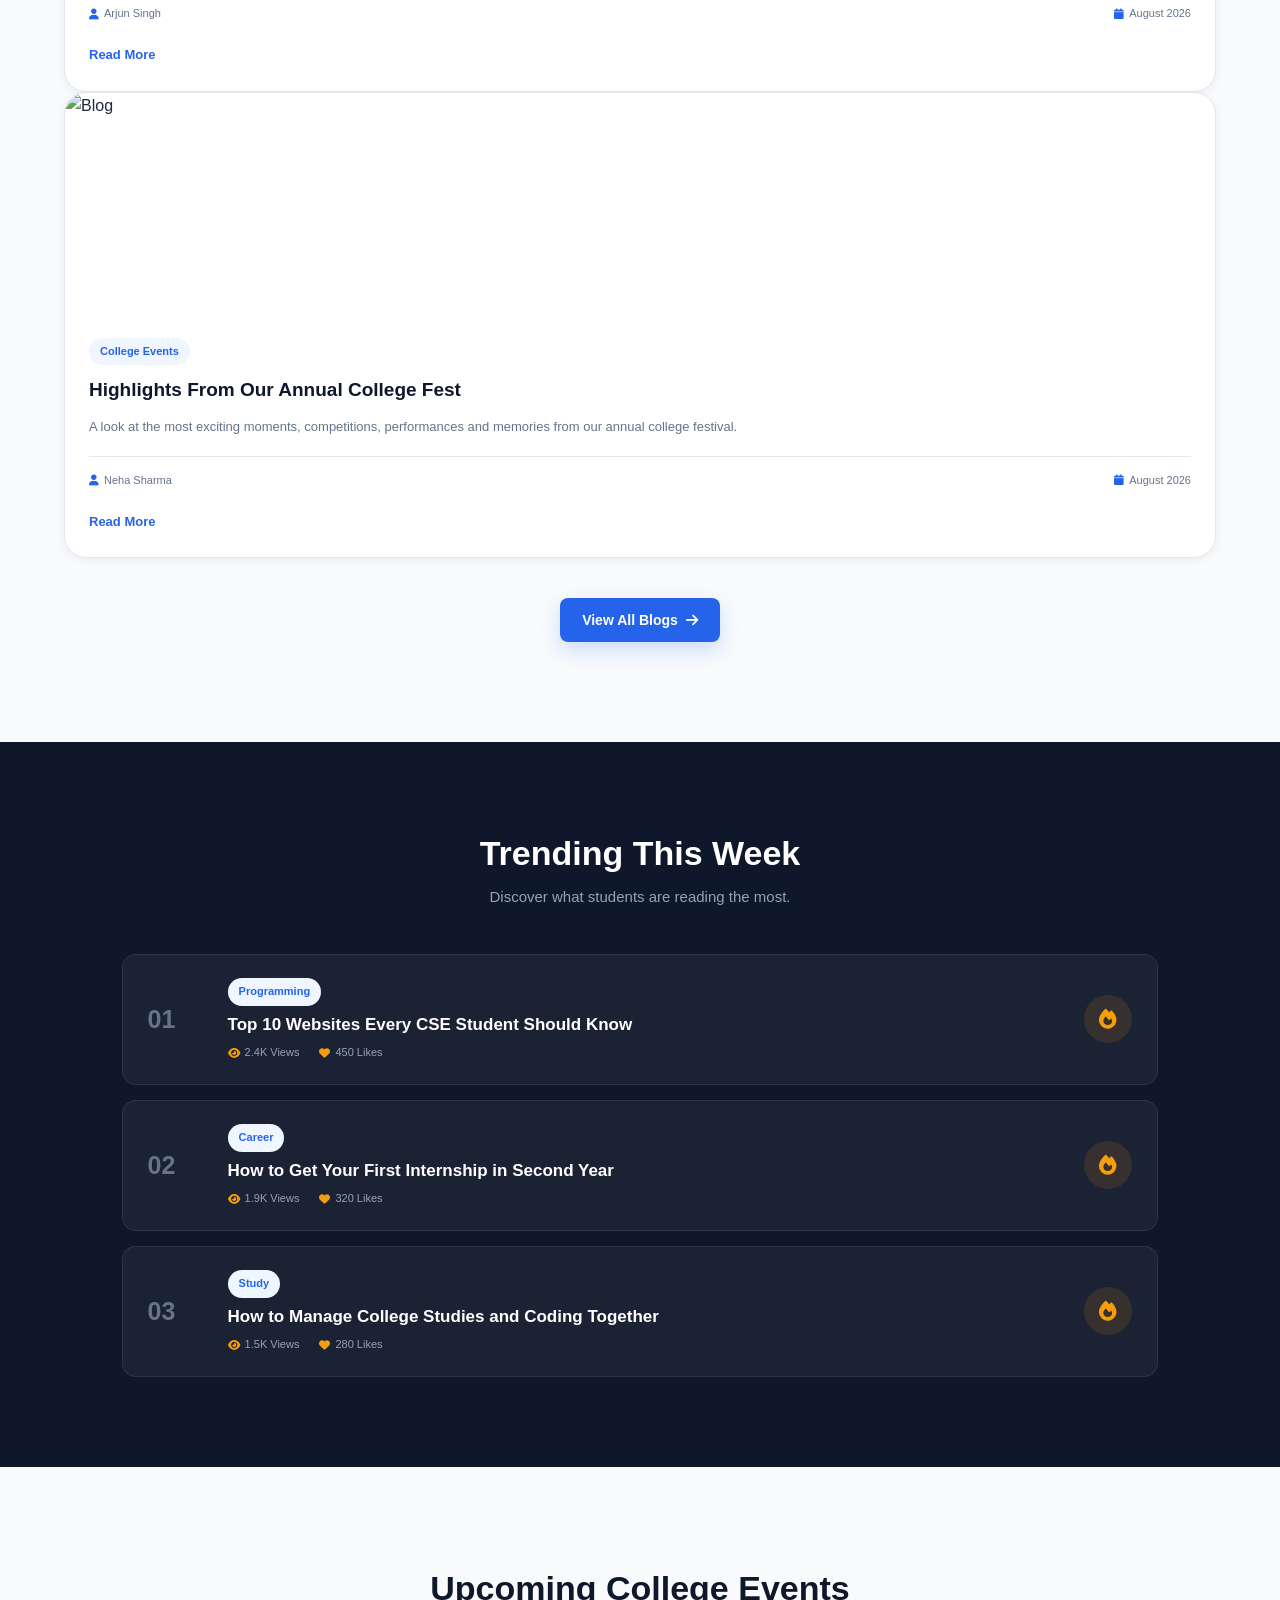
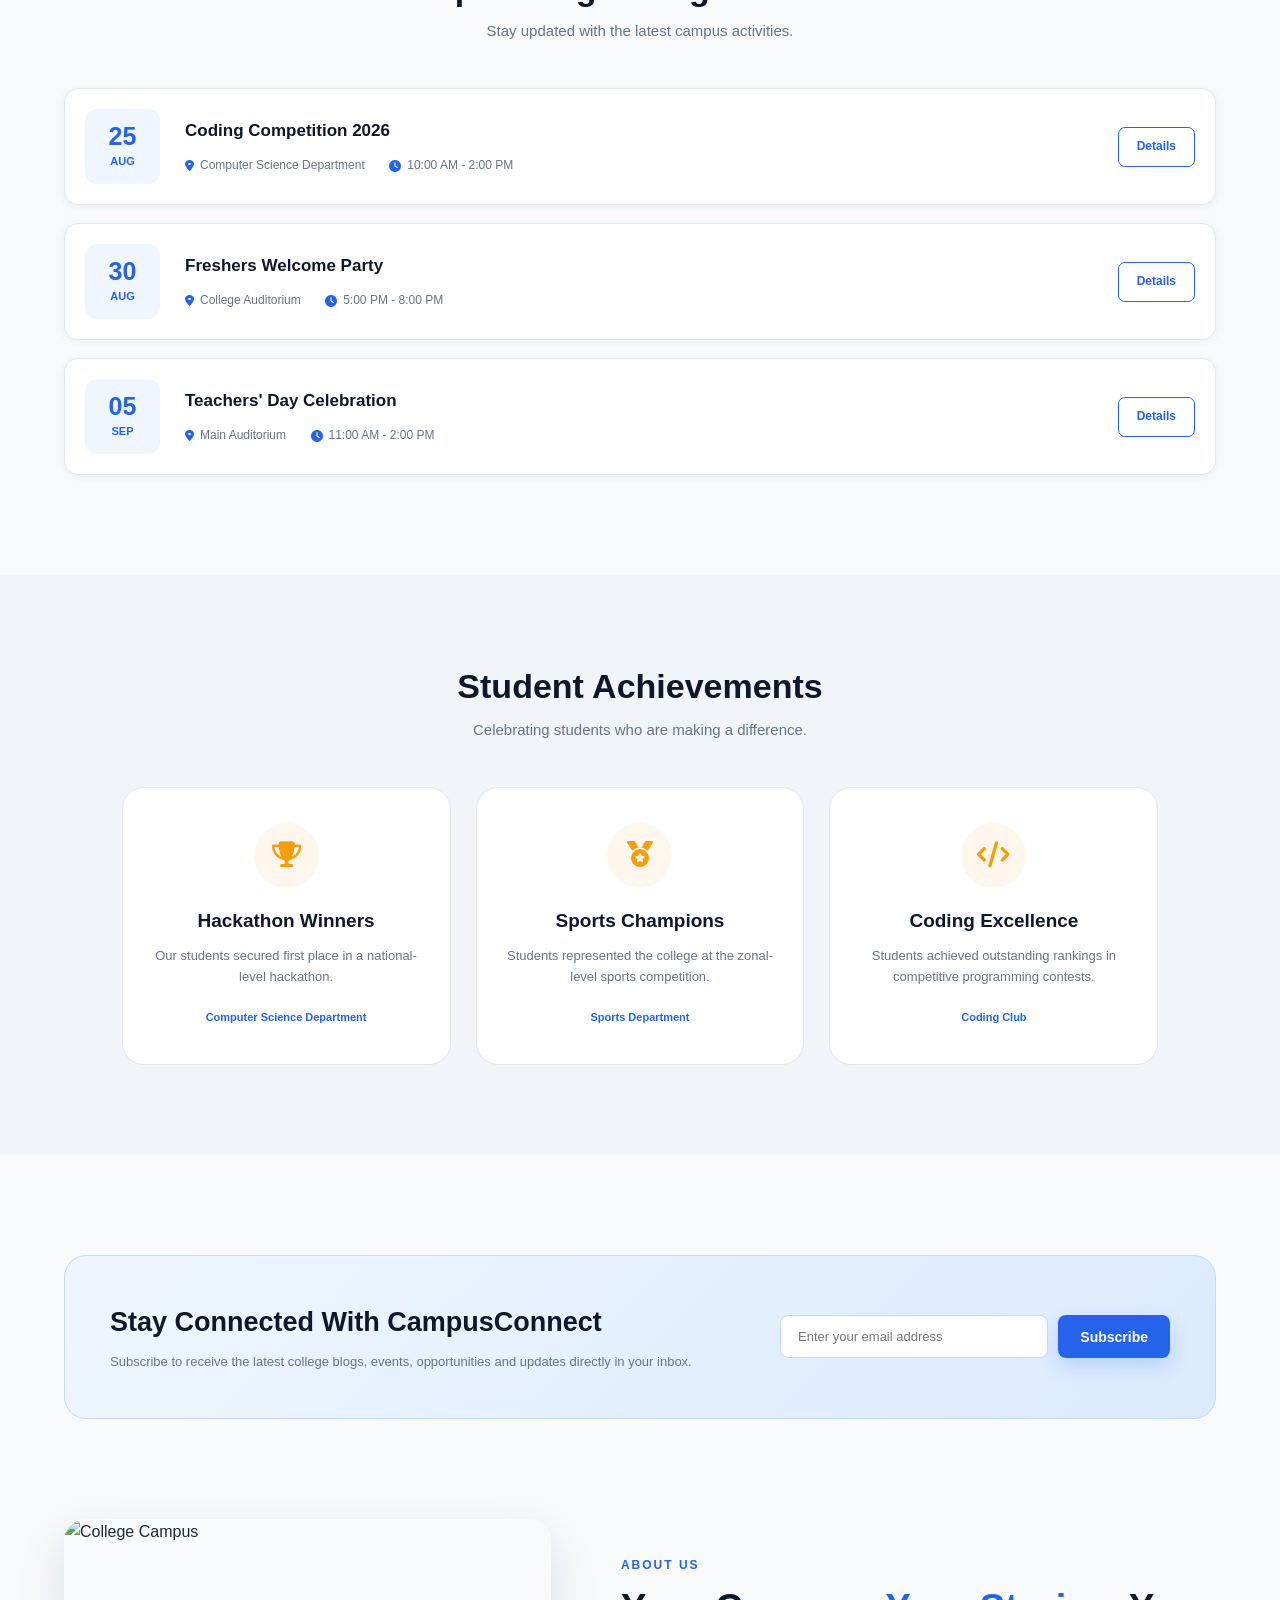
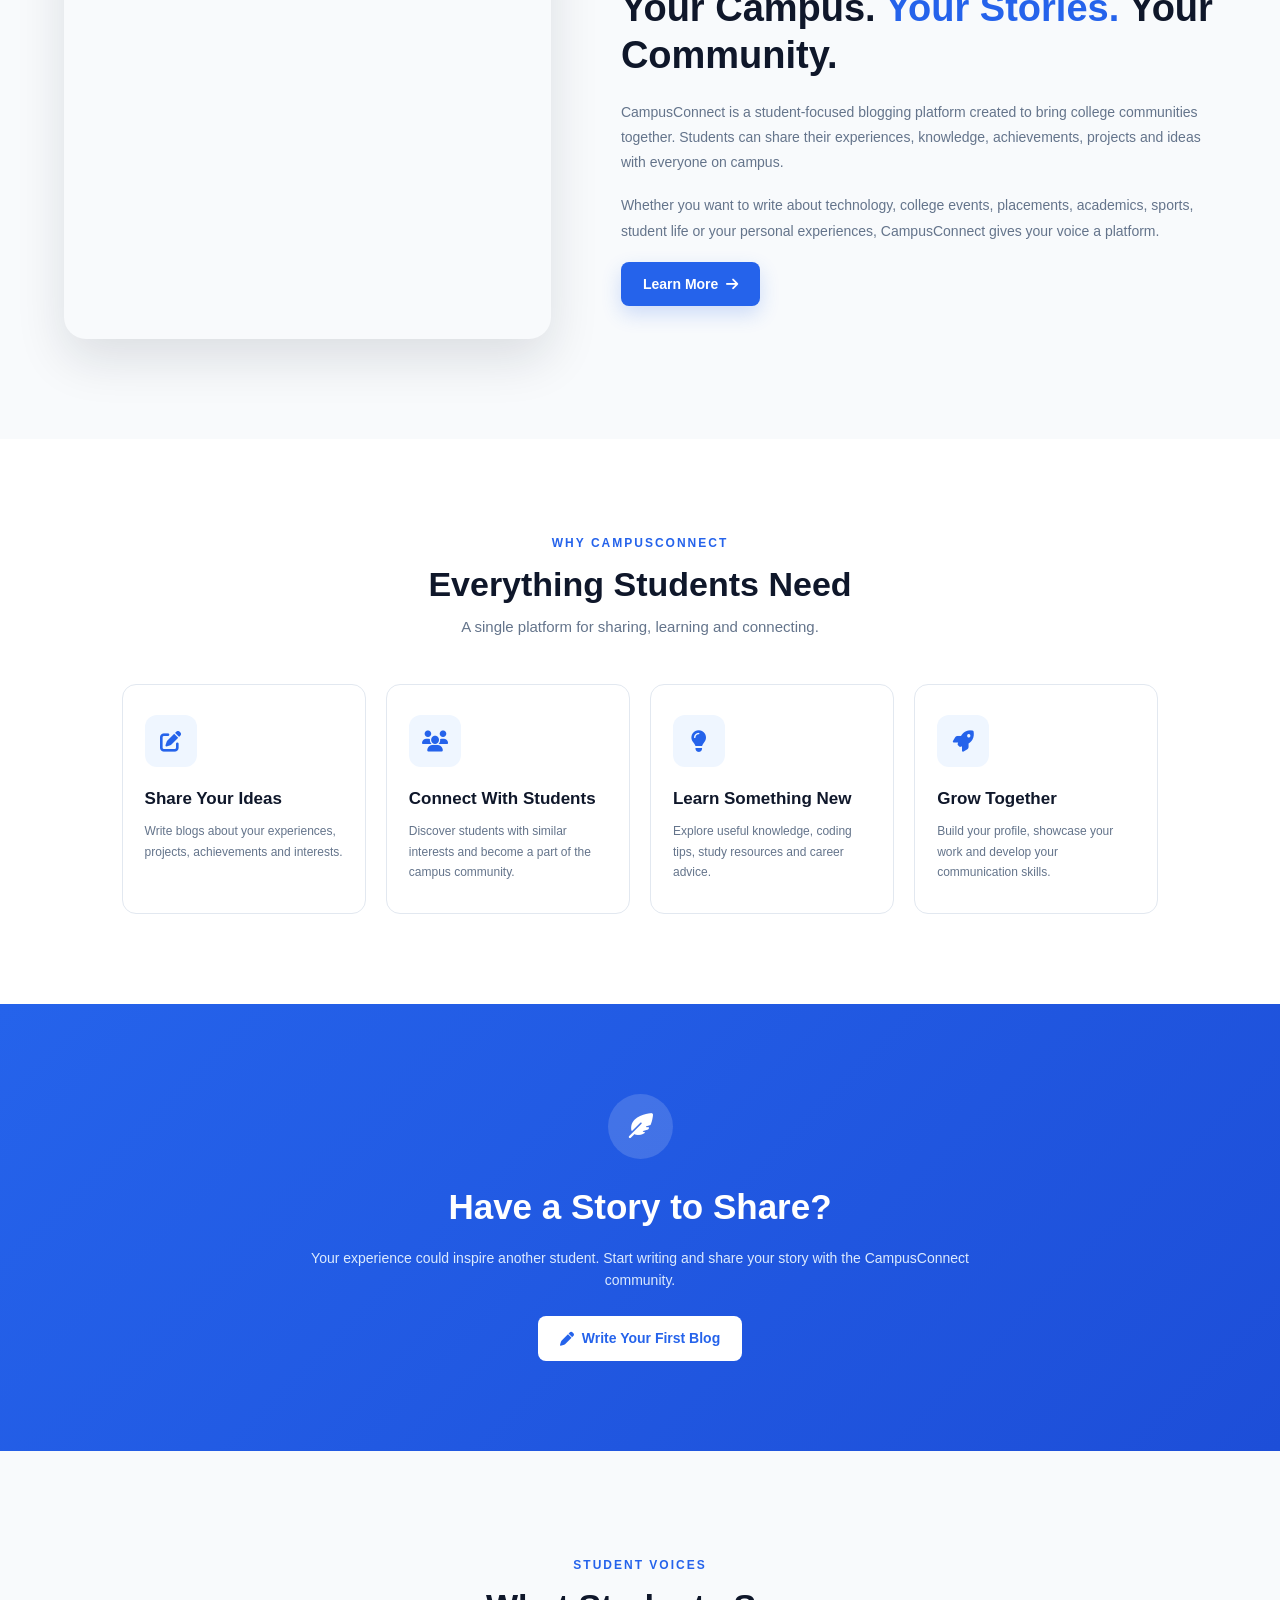
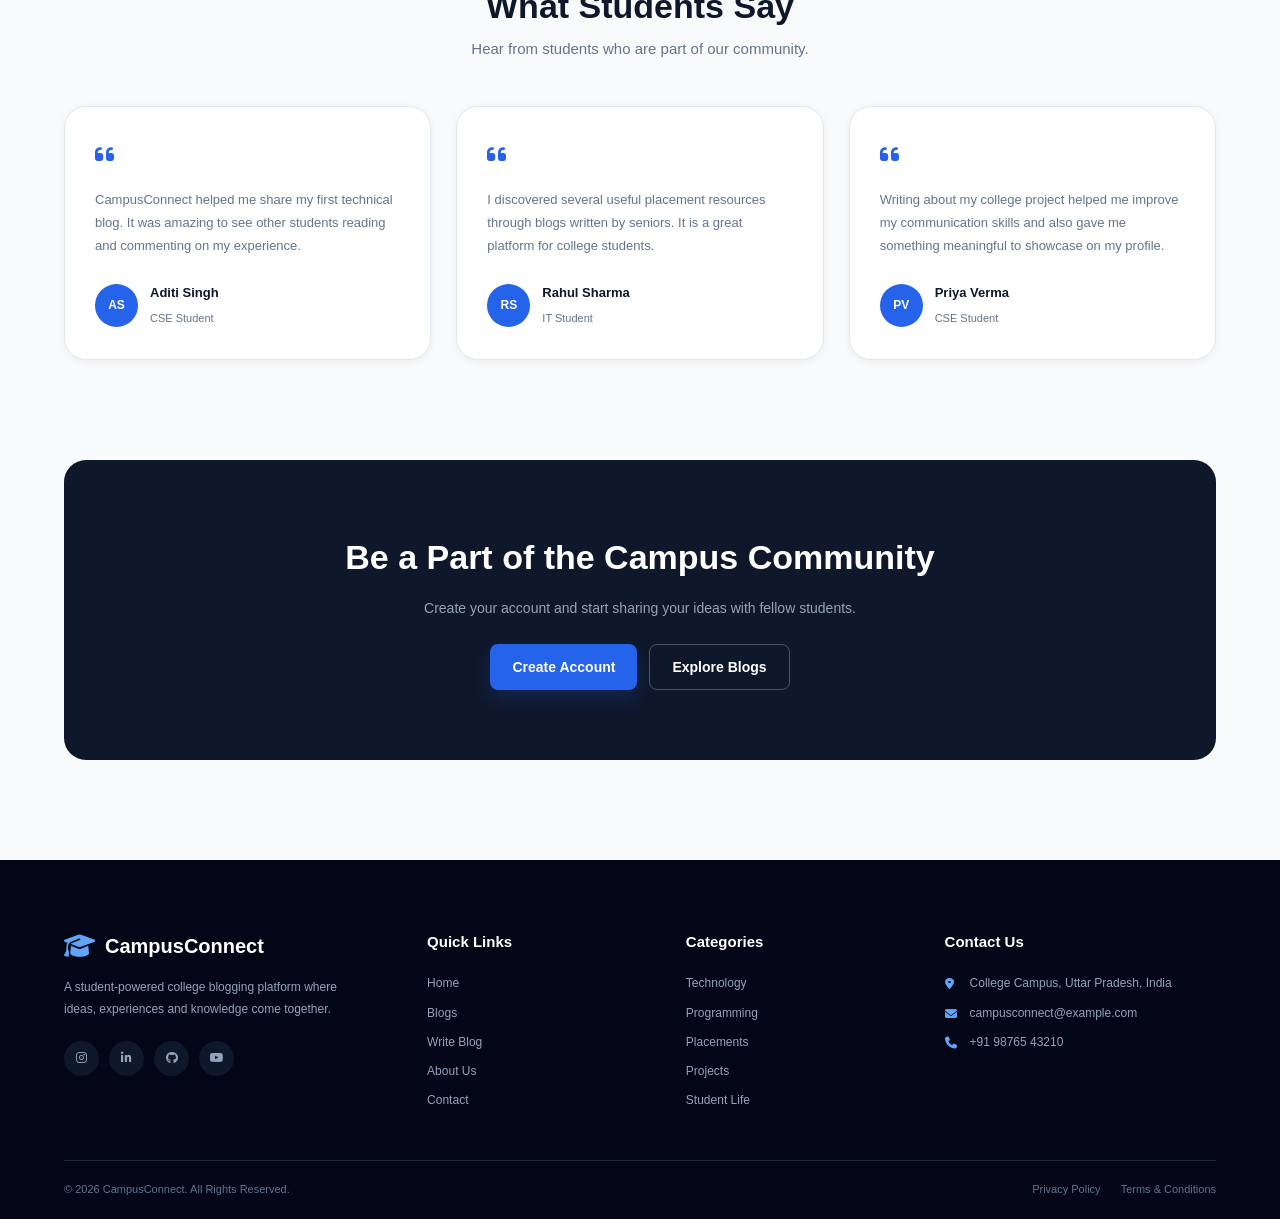
==== commit 8d511934: "Update index.html" ====
--- a/index.html
+++ b/index.html
@@ -8,8 +8,7 @@
     <title>CampusConnect | College Blogging Portal</title>
 
     <!-- CSS -->
-    <link rel="stylesheet" href="css/style.css">
-
+  <link rel="stylesheet" href="style.css">
     <!-- Font Awesome -->
     <link rel="stylesheet"
         href="https://cdnjs.cloudflare.com/ajax/libs/font-awesome/6.7.2/css/all.min.css">
@@ -1631,4 +1630,4 @@
 
 </body>
 
-</html>+</html>
--- a/style.css
+++ b/style.css
@@ -0,0 +1,2362 @@
+/* =========================================================
+   CAMPUSCONNECT - MAIN STYLESHEET
+   College Blogging Website
+   ========================================================= */
+
+
+/* =========================================================
+   1. GLOBAL RESET
+   ========================================================= */
+
+* {
+    margin: 0;
+    padding: 0;
+    box-sizing: border-box;
+}
+
+html {
+    scroll-behavior: smooth;
+}
+
+body {
+    font-family: "Poppins", sans-serif;
+    background: #f8fafc;
+    color: #1e293b;
+    line-height: 1.6;
+    overflow-x: hidden;
+}
+
+img {
+    max-width: 100%;
+    display: block;
+}
+
+a {
+    text-decoration: none;
+    color: inherit;
+}
+
+button,
+input,
+textarea,
+select {
+    font-family: inherit;
+}
+
+button {
+    cursor: pointer;
+    border: none;
+}
+
+ul {
+    list-style: none;
+}
+
+
+/* =========================================================
+   2. CSS VARIABLES
+   ========================================================= */
+
+:root {
+
+    --primary: #2563eb;
+    --primary-dark: #1d4ed8;
+    --secondary: #0f172a;
+    --accent: #f59e0b;
+
+    --white: #ffffff;
+    --black: #000000;
+
+    --text-dark: #1e293b;
+    --text-light: #64748b;
+
+    --background: #f8fafc;
+    --light-blue: #eff6ff;
+
+    --border: #e2e8f0;
+
+    --success: #16a34a;
+    --danger: #dc2626;
+
+    --shadow-sm:
+        0 2px 8px rgba(15, 23, 42, 0.06);
+
+    --shadow:
+        0 10px 30px rgba(15, 23, 42, 0.08);
+
+    --shadow-lg:
+        0 20px 50px rgba(15, 23, 42, 0.12);
+
+    --radius-sm: 8px;
+    --radius: 14px;
+    --radius-lg: 22px;
+
+    --transition: all 0.3s ease;
+}
+
+
+/* =========================================================
+   3. COMMON CONTAINER
+   ========================================================= */
+
+.container {
+    width: 90%;
+    max-width: 1200px;
+    margin: auto;
+}
+
+
+/* =========================================================
+   4. HEADER
+   ========================================================= */
+
+header {
+    width: 100%;
+    background: var(--white);
+    border-bottom: 1px solid var(--border);
+    position: sticky;
+    top: 0;
+    left: 0;
+    z-index: 1000;
+}
+
+
+/* =========================================================
+   5. NAVBAR
+   ========================================================= */
+
+.navbar {
+    width: 90%;
+    max-width: 1400px;
+    min-height: 76px;
+    margin: auto;
+
+    display: flex;
+    align-items: center;
+    justify-content: space-between;
+
+    gap: 30px;
+}
+
+
+/* =========================================================
+   LOGO
+   ========================================================= */
+
+.logo {
+    display: flex;
+    align-items: center;
+    gap: 10px;
+
+    font-size: 21px;
+    font-weight: 700;
+
+    color: var(--secondary);
+
+    white-space: nowrap;
+}
+
+.logo i {
+    font-size: 26px;
+    color: var(--primary);
+}
+
+
+/* =========================================================
+   NAV LINKS
+   ========================================================= */
+
+.nav-links {
+    display: flex;
+    align-items: center;
+    gap: 28px;
+}
+
+.nav-links li {
+    position: relative;
+}
+
+.nav-links a {
+    color: #475569;
+
+    font-size: 14px;
+    font-weight: 500;
+
+    transition: var(--transition);
+
+    padding: 28px 0;
+}
+
+.nav-links a:hover,
+.nav-links a.active {
+    color: var(--primary);
+}
+
+
+/* NAV UNDERLINE */
+
+.nav-links a::after {
+    content: "";
+
+    position: absolute;
+
+    left: 0;
+    bottom: 20px;
+
+    width: 0;
+    height: 2px;
+
+    background: var(--primary);
+
+    transition: var(--transition);
+}
+
+.nav-links a:hover::after,
+.nav-links a.active::after {
+    width: 100%;
+}
+
+
+/* =========================================================
+   NAV RIGHT
+   ========================================================= */
+
+.nav-right {
+    display: flex;
+    align-items: center;
+    gap: 15px;
+}
+
+
+/* =========================================================
+   SEARCH BOX
+   ========================================================= */
+
+.search-box {
+    display: flex;
+    align-items: center;
+
+    height: 42px;
+
+    border: 1px solid var(--border);
+    border-radius: 50px;
+
+    overflow: hidden;
+
+    background: var(--white);
+
+    transition: var(--transition);
+}
+
+.search-box:focus-within {
+    border-color: var(--primary);
+
+    box-shadow:
+        0 0 0 3px rgba(37, 99, 235, 0.1);
+}
+
+.search-box input {
+    width: 150px;
+
+    padding: 0 15px;
+
+    border: none;
+    outline: none;
+
+    font-size: 13px;
+
+    color: var(--text-dark);
+
+    background: transparent;
+}
+
+.search-box input::placeholder {
+    color: #94a3b8;
+}
+
+.search-box button {
+    width: 42px;
+    height: 42px;
+
+    background: transparent;
+
+    color: var(--primary);
+
+    transition: var(--transition);
+}
+
+.search-box button:hover {
+    background: var(--light-blue);
+}
+
+
+/* =========================================================
+   BUTTONS
+   ========================================================= */
+
+.btn {
+    display: inline-flex;
+
+    align-items: center;
+    justify-content: center;
+
+    gap: 8px;
+
+    padding: 11px 22px;
+
+    border-radius: 8px;
+
+    font-size: 14px;
+    font-weight: 600;
+
+    transition: var(--transition);
+
+    cursor: pointer;
+}
+
+.primary-btn {
+    background: var(--primary);
+    color: var(--white);
+
+    box-shadow:
+        0 8px 20px rgba(37, 99, 235, 0.2);
+}
+
+.primary-btn:hover {
+    background: var(--primary-dark);
+
+    transform: translateY(-2px);
+
+    box-shadow:
+        0 12px 25px rgba(37, 99, 235, 0.3);
+}
+
+.secondary-btn {
+    background: var(--white);
+    color: var(--primary);
+
+    border: 1px solid var(--primary);
+}
+
+.secondary-btn:hover {
+    background: var(--primary);
+    color: var(--white);
+
+    transform: translateY(-2px);
+}
+
+.login-btn {
+    background: var(--secondary);
+    color: var(--white);
+
+    padding: 10px 20px;
+}
+
+.login-btn:hover {
+    background: var(--primary);
+
+    transform: translateY(-2px);
+}
+
+
+/* =========================================================
+   6. HERO SECTION
+   ========================================================= */
+
+.hero {
+    min-height: 600px;
+
+    width: 90%;
+    max-width: 1300px;
+
+    margin: auto;
+
+    display: grid;
+
+    grid-template-columns:
+        1.05fr 0.95fr;
+
+    align-items: center;
+
+    gap: 50px;
+
+    padding: 70px 0;
+}
+
+
+/* HERO LEFT */
+
+.hero-left {
+    animation:
+        heroLeft 0.8s ease forwards;
+}
+
+@keyframes heroLeft {
+
+    from {
+        opacity: 0;
+        transform: translateX(-30px);
+    }
+
+    to {
+        opacity: 1;
+        transform: translateX(0);
+    }
+}
+
+
+.hero-left h1 {
+    font-size: clamp(40px, 5vw, 65px);
+
+    line-height: 1.12;
+
+    font-weight: 700;
+
+    color: var(--secondary);
+
+    margin-bottom: 22px;
+}
+
+.hero-left h1 span {
+    display: block;
+
+    color: var(--primary);
+}
+
+
+.hero-left p {
+    max-width: 650px;
+
+    color: var(--text-light);
+
+    font-size: 16px;
+
+    line-height: 1.8;
+
+    margin-bottom: 30px;
+}
+
+
+/* HERO BUTTONS */
+
+.hero-buttons {
+    display: flex;
+
+    align-items: center;
+
+    gap: 15px;
+
+    flex-wrap: wrap;
+}
+
+
+/* HERO RIGHT */
+
+.hero-right {
+    display: flex;
+
+    justify-content: center;
+
+    animation:
+        heroRight 0.8s ease forwards;
+}
+
+@keyframes heroRight {
+
+    from {
+        opacity: 0;
+        transform: translateX(30px);
+    }
+
+    to {
+        opacity: 1;
+        transform: translateX(0);
+    }
+}
+
+.hero-right img {
+    width: 100%;
+    max-width: 540px;
+
+    border-radius: 25px;
+
+    box-shadow: var(--shadow-lg);
+
+    object-fit: cover;
+
+    transition: var(--transition);
+}
+
+.hero-right img:hover {
+    transform: translateY(-5px);
+}
+
+
+/* =========================================================
+   7. STATS SECTION
+   ========================================================= */
+
+.stats {
+    width: 90%;
+    max-width: 1200px;
+
+    margin: 0 auto 80px;
+
+    display: grid;
+
+    grid-template-columns:
+        repeat(4, 1fr);
+
+    gap: 20px;
+}
+
+.stat-card {
+    background: var(--white);
+
+    border: 1px solid var(--border);
+
+    border-radius: var(--radius);
+
+    padding: 30px 20px;
+
+    text-align: center;
+
+    box-shadow: var(--shadow-sm);
+
+    transition: var(--transition);
+}
+
+.stat-card:hover {
+    transform: translateY(-5px);
+
+    box-shadow: var(--shadow);
+}
+
+.stat-card h2 {
+    font-size: 32px;
+
+    color: var(--primary);
+
+    margin-bottom: 5px;
+}
+
+.stat-card p {
+    color: var(--text-light);
+
+    font-size: 14px;
+}
+
+
+/* =========================================================
+   8. SECTION TITLE
+   ========================================================= */
+
+.section-title {
+    text-align: center;
+
+    max-width: 700px;
+
+    margin: 0 auto 45px;
+}
+
+.section-title h2 {
+    font-size: 34px;
+
+    color: var(--secondary);
+
+    line-height: 1.25;
+
+    margin-bottom: 10px;
+}
+
+.section-title p {
+    color: var(--text-light);
+
+    font-size: 15px;
+}
+
+.section-label {
+    display: inline-block;
+
+    color: var(--primary);
+
+    font-size: 12px;
+
+    font-weight: 700;
+
+    letter-spacing: 2px;
+
+    margin-bottom: 10px;
+}
+
+
+/* =========================================================
+   9. CATEGORIES
+   ========================================================= */
+
+.categories {
+    width: 90%;
+    max-width: 1200px;
+
+    margin: 0 auto 100px;
+}
+
+.category-container {
+    display: grid;
+
+    grid-template-columns:
+        repeat(6, 1fr);
+
+    gap: 18px;
+}
+
+.category-card {
+    background: var(--white);
+
+    border: 1px solid var(--border);
+
+    border-radius: var(--radius);
+
+    padding: 25px 15px;
+
+    text-align: center;
+
+    transition: var(--transition);
+
+    cursor: pointer;
+}
+
+.category-card:hover {
+    background: var(--primary);
+
+    color: var(--white);
+
+    transform: translateY(-7px);
+
+    box-shadow:
+        0 15px 30px rgba(37, 99, 235, 0.2);
+}
+
+.category-card i {
+    font-size: 28px;
+
+    color: var(--primary);
+
+    margin-bottom: 12px;
+
+    transition: var(--transition);
+}
+
+.category-card:hover i {
+    color: var(--white);
+
+    transform: scale(1.1);
+}
+
+.category-card h3 {
+    font-size: 14px;
+
+    font-weight: 600;
+}
+
+
+/* =========================================================
+   10. FEATURED BLOGS
+   ========================================================= */
+
+.featured {
+    width: 90%;
+    max-width: 1200px;
+
+    margin: 0 auto 100px;
+}
+
+.blog-grid {
+    display: grid;
+
+    grid-template-columns:
+        repeat(3, 1fr);
+
+    gap: 25px;
+}
+
+
+/* BLOG CARD */
+
+.blog-card {
+    background: var(--white);
+
+    border: 1px solid var(--border);
+
+    border-radius: var(--radius-lg);
+
+    overflow: hidden;
+
+    box-shadow: var(--shadow-sm);
+
+    transition: var(--transition);
+}
+
+.blog-card:hover {
+    transform: translateY(-8px);
+
+    box-shadow: var(--shadow-lg);
+}
+
+.blog-card > img {
+    width: 100%;
+
+    height: 220px;
+
+    object-fit: cover;
+
+    transition: var(--transition);
+}
+
+.blog-card:hover > img {
+    transform: scale(1.04);
+}
+
+
+/* BLOG CONTENT */
+
+.blog-content {
+    padding: 24px;
+}
+
+.category {
+    display: inline-block;
+
+    padding: 5px 11px;
+
+    border-radius: 50px;
+
+    background: var(--light-blue);
+
+    color: var(--primary);
+
+    font-size: 11px;
+
+    font-weight: 600;
+
+    margin-bottom: 12px;
+}
+
+.blog-content h3 {
+    font-size: 19px;
+
+    line-height: 1.4;
+
+    color: var(--secondary);
+
+    margin-bottom: 12px;
+}
+
+.blog-content p {
+    color: var(--text-light);
+
+    font-size: 13px;
+
+    line-height: 1.7;
+
+    margin-bottom: 18px;
+}
+
+
+/* BLOG FOOTER */
+
+.blog-footer {
+    display: flex;
+
+    justify-content: space-between;
+
+    gap: 10px;
+
+    padding-top: 15px;
+
+    border-top: 1px solid var(--border);
+
+    margin-bottom: 18px;
+}
+
+.blog-footer span {
+    color: #64748b;
+
+    font-size: 11px;
+
+    display: flex;
+
+    align-items: center;
+
+    gap: 5px;
+}
+
+.blog-footer i {
+    color: var(--primary);
+}
+
+
+/* READ BUTTON */
+
+.read-btn {
+    display: inline-flex;
+
+    align-items: center;
+
+    color: var(--primary);
+
+    font-size: 13px;
+
+    font-weight: 600;
+
+    transition: var(--transition);
+}
+
+.read-btn:hover {
+    gap: 6px;
+
+    color: var(--primary-dark);
+}
+
+
+/* VIEW ALL */
+
+.view-all {
+    text-align: center;
+
+    margin-top: 40px;
+}
+
+
+/* =========================================================
+   11. TRENDING
+   ========================================================= */
+
+.trending {
+    background: var(--secondary);
+
+    padding: 90px 5%;
+
+    color: var(--white);
+}
+
+.trending .section-title h2 {
+    color: var(--white);
+}
+
+.trending .section-title p {
+    color: #94a3b8;
+}
+
+.trending-container {
+    width: 90%;
+    max-width: 1100px;
+
+    margin: auto;
+
+    display: flex;
+
+    flex-direction: column;
+
+    gap: 15px;
+}
+
+.trending-card {
+    display: flex;
+
+    align-items: center;
+
+    gap: 25px;
+
+    padding: 22px 25px;
+
+    background: rgba(255, 255, 255, 0.05);
+
+    border: 1px solid rgba(255, 255, 255, 0.08);
+
+    border-radius: 14px;
+
+    transition: var(--transition);
+}
+
+.trending-card:hover {
+    background: rgba(255, 255, 255, 0.09);
+
+    transform: translateX(5px);
+}
+
+.trending-number {
+    min-width: 55px;
+
+    font-size: 25px;
+
+    font-weight: 700;
+
+    color: #64748b;
+}
+
+.trending-content {
+    flex: 1;
+}
+
+.trending-content .category {
+    margin-bottom: 7px;
+}
+
+.trending-content h3 {
+    font-size: 17px;
+
+    line-height: 1.4;
+
+    margin-bottom: 8px;
+}
+
+.trending-info {
+    display: flex;
+
+    gap: 20px;
+
+    color: #94a3b8;
+
+    font-size: 11px;
+}
+
+.trending-info span {
+    display: flex;
+
+    align-items: center;
+
+    gap: 5px;
+}
+
+.trending-info i {
+    color: var(--accent);
+}
+
+.trending-icon {
+    width: 48px;
+    height: 48px;
+
+    display: flex;
+
+    align-items: center;
+    justify-content: center;
+
+    border-radius: 50%;
+
+    background: rgba(245, 158, 11, 0.12);
+
+    color: var(--accent);
+
+    font-size: 20px;
+}
+
+
+/* =========================================================
+   12. EVENTS
+   ========================================================= */
+
+.events {
+    width: 90%;
+    max-width: 1200px;
+
+    margin: 100px auto;
+}
+
+.events-container {
+    display: flex;
+
+    flex-direction: column;
+
+    gap: 18px;
+}
+
+.event-card {
+    display: flex;
+
+    align-items: center;
+
+    gap: 25px;
+
+    padding: 20px;
+
+    background: var(--white);
+
+    border: 1px solid var(--border);
+
+    border-radius: var(--radius);
+
+    box-shadow: var(--shadow-sm);
+
+    transition: var(--transition);
+}
+
+.event-card:hover {
+    transform: translateX(5px);
+
+    box-shadow: var(--shadow);
+}
+
+.event-date {
+    width: 75px;
+    min-width: 75px;
+
+    height: 75px;
+
+    display: flex;
+
+    flex-direction: column;
+
+    justify-content: center;
+
+    align-items: center;
+
+    background: var(--light-blue);
+
+    border-radius: 12px;
+
+    color: var(--primary);
+}
+
+.event-date .day {
+    font-size: 25px;
+
+    font-weight: 700;
+
+    line-height: 1;
+}
+
+.event-date .month {
+    font-size: 11px;
+
+    font-weight: 700;
+
+    margin-top: 4px;
+}
+
+.event-details {
+    flex: 1;
+}
+
+.event-details h3 {
+    color: var(--secondary);
+
+    font-size: 17px;
+
+    margin-bottom: 8px;
+}
+
+.event-details p {
+    display: inline-flex;
+
+    align-items: center;
+
+    gap: 6px;
+
+    color: var(--text-light);
+
+    font-size: 12px;
+
+    margin-right: 20px;
+}
+
+.event-details i {
+    color: var(--primary);
+}
+
+.event-btn {
+    padding: 9px 18px;
+
+    border: 1px solid var(--primary);
+
+    border-radius: 7px;
+
+    color: var(--primary);
+
+    font-size: 12px;
+
+    font-weight: 600;
+
+    transition: var(--transition);
+}
+
+.event-btn:hover {
+    background: var(--primary);
+
+    color: var(--white);
+}
+
+
+/* =========================================================
+   13. ACHIEVEMENTS
+   ========================================================= */
+
+.achievements {
+    background: #f1f5f9;
+
+    padding: 90px 5%;
+}
+
+.achievement-grid {
+    width: 90%;
+    max-width: 1200px;
+
+    margin: auto;
+
+    display: grid;
+
+    grid-template-columns:
+        repeat(3, 1fr);
+
+    gap: 25px;
+}
+
+.achievement-card {
+    background: var(--white);
+
+    border-radius: var(--radius-lg);
+
+    padding: 35px 25px;
+
+    text-align: center;
+
+    border: 1px solid var(--border);
+
+    transition: var(--transition);
+}
+
+.achievement-card:hover {
+    transform: translateY(-7px);
+
+    box-shadow: var(--shadow-lg);
+}
+
+.achievement-icon {
+    width: 65px;
+    height: 65px;
+
+    display: flex;
+
+    align-items: center;
+    justify-content: center;
+
+    margin: 0 auto 18px;
+
+    border-radius: 50%;
+
+    background: #fff7ed;
+
+    color: var(--accent);
+
+    font-size: 26px;
+}
+
+.achievement-card h3 {
+    color: var(--secondary);
+
+    font-size: 19px;
+
+    margin-bottom: 10px;
+}
+
+.achievement-card p {
+    color: var(--text-light);
+
+    font-size: 13px;
+
+    margin-bottom: 15px;
+}
+
+.achievement-card span {
+    color: var(--primary);
+
+    font-size: 11px;
+
+    font-weight: 600;
+}
+
+
+/* =========================================================
+   14. NEWSLETTER
+   ========================================================= */
+
+.newsletter {
+    width: 90%;
+    max-width: 1200px;
+
+    margin: 100px auto;
+
+    padding: 45px;
+
+    background:
+        linear-gradient(
+            135deg,
+            #eff6ff,
+            #dbeafe
+        );
+
+    border-radius: var(--radius-lg);
+
+    border: 1px solid #bfdbfe;
+}
+
+.newsletter-content {
+    display: flex;
+
+    align-items: center;
+
+    justify-content: space-between;
+
+    gap: 40px;
+}
+
+.newsletter-text {
+    max-width: 600px;
+}
+
+.newsletter-text h2 {
+    color: var(--secondary);
+
+    font-size: 27px;
+
+    margin-bottom: 8px;
+}
+
+.newsletter-text p {
+    color: var(--text-light);
+
+    font-size: 13px;
+}
+
+.newsletter-form {
+    display: flex;
+
+    gap: 10px;
+
+    min-width: 390px;
+}
+
+.newsletter-form input {
+    flex: 1;
+
+    min-width: 0;
+
+    padding: 13px 17px;
+
+    border: 1px solid #bfdbfe;
+
+    border-radius: 8px;
+
+    outline: none;
+
+    background: var(--white);
+
+    font-size: 13px;
+}
+
+.newsletter-form input:focus {
+    border-color: var(--primary);
+}
+
+
+/* =========================================================
+   15. ABOUT PREVIEW
+   ========================================================= */
+
+.about-preview {
+    width: 90%;
+    max-width: 1200px;
+
+    margin: 100px auto;
+
+    display: grid;
+
+    grid-template-columns:
+        0.9fr 1.1fr;
+
+    gap: 70px;
+
+    align-items: center;
+}
+
+.about-image img {
+    width: 100%;
+
+    height: 420px;
+
+    object-fit: cover;
+
+    border-radius: var(--radius-lg);
+
+    box-shadow: var(--shadow-lg);
+}
+
+.about-content h2 {
+    font-size: 38px;
+
+    line-height: 1.25;
+
+    color: var(--secondary);
+
+    margin-bottom: 20px;
+}
+
+.about-content h2 span {
+    color: var(--primary);
+}
+
+.about-content p {
+    color: var(--text-light);
+
+    font-size: 14px;
+
+    line-height: 1.8;
+
+    margin-bottom: 18px;
+}
+
+
+/* =========================================================
+   16. WHY US
+   ========================================================= */
+
+.why-us {
+    padding: 90px 5%;
+
+    background: var(--white);
+}
+
+.features-grid {
+    width: 90%;
+    max-width: 1200px;
+
+    margin: auto;
+
+    display: grid;
+
+    grid-template-columns:
+        repeat(4, 1fr);
+
+    gap: 20px;
+}
+
+.feature-card {
+    padding: 30px 22px;
+
+    border: 1px solid var(--border);
+
+    border-radius: var(--radius);
+
+    transition: var(--transition);
+}
+
+.feature-card:hover {
+    border-color: #bfdbfe;
+
+    box-shadow: var(--shadow);
+
+    transform: translateY(-5px);
+}
+
+.feature-icon {
+    width: 52px;
+    height: 52px;
+
+    display: flex;
+
+    align-items: center;
+    justify-content: center;
+
+    background: var(--light-blue);
+
+    color: var(--primary);
+
+    border-radius: 12px;
+
+    font-size: 21px;
+
+    margin-bottom: 18px;
+
+    transition: var(--transition);
+}
+
+.feature-card:hover .feature-icon {
+    background: var(--primary);
+
+    color: var(--white);
+}
+
+.feature-card h3 {
+    font-size: 17px;
+
+    color: var(--secondary);
+
+    margin-bottom: 9px;
+}
+
+.feature-card p {
+    color: var(--text-light);
+
+    font-size: 12px;
+
+    line-height: 1.7;
+}
+
+
+/* =========================================================
+   17. CTA
+   ========================================================= */
+
+.cta {
+    background:
+        linear-gradient(
+            135deg,
+            #2563eb,
+            #1d4ed8
+        );
+
+    padding: 90px 5%;
+
+    text-align: center;
+
+    color: var(--white);
+}
+
+.cta-content {
+    max-width: 700px;
+
+    margin: auto;
+}
+
+.cta-icon {
+    width: 65px;
+    height: 65px;
+
+    margin: 0 auto 20px;
+
+    display: flex;
+
+    align-items: center;
+    justify-content: center;
+
+    background: rgba(255, 255, 255, 0.15);
+
+    border-radius: 50%;
+
+    font-size: 25px;
+}
+
+.cta h2 {
+    font-size: 35px;
+
+    margin-bottom: 12px;
+}
+
+.cta p {
+    color: #dbeafe;
+
+    font-size: 14px;
+
+    margin-bottom: 25px;
+}
+
+.cta-btn {
+    background: var(--white);
+
+    color: var(--primary);
+}
+
+.cta-btn:hover {
+    background: #eff6ff;
+
+    transform: translateY(-3px);
+}
+
+
+/* =========================================================
+   18. TESTIMONIALS
+   ========================================================= */
+
+.testimonials {
+    width: 90%;
+    max-width: 1200px;
+
+    margin: 100px auto;
+}
+
+.testimonial-grid {
+    display: grid;
+
+    grid-template-columns:
+        repeat(3, 1fr);
+
+    gap: 25px;
+}
+
+.testimonial-card {
+    padding: 30px;
+
+    background: var(--white);
+
+    border: 1px solid var(--border);
+
+    border-radius: var(--radius-lg);
+
+    box-shadow: var(--shadow-sm);
+
+    transition: var(--transition);
+}
+
+.testimonial-card:hover {
+    transform: translateY(-6px);
+
+    box-shadow: var(--shadow);
+}
+
+.quote-icon {
+    color: var(--primary);
+
+    font-size: 22px;
+
+    margin-bottom: 15px;
+}
+
+.testimonial-card > p {
+    color: var(--text-light);
+
+    font-size: 13px;
+
+    line-height: 1.8;
+
+    margin-bottom: 25px;
+}
+
+.student-info {
+    display: flex;
+
+    align-items: center;
+
+    gap: 12px;
+}
+
+.student-avatar {
+    width: 43px;
+    height: 43px;
+
+    display: flex;
+
+    align-items: center;
+    justify-content: center;
+
+    border-radius: 50%;
+
+    background: var(--primary);
+
+    color: var(--white);
+
+    font-size: 12px;
+
+    font-weight: 700;
+}
+
+.student-info h4 {
+    font-size: 13px;
+
+    color: var(--secondary);
+}
+
+.student-info span {
+    font-size: 11px;
+
+    color: var(--text-light);
+}
+
+
+/* =========================================================
+   19. FINAL CTA
+   ========================================================= */
+
+.final-cta {
+    width: 90%;
+    max-width: 1200px;
+
+    margin: 0 auto 100px;
+
+    padding: 70px 30px;
+
+    text-align: center;
+
+    background: var(--secondary);
+
+    border-radius: var(--radius-lg);
+}
+
+.final-cta-content {
+    max-width: 700px;
+
+    margin: auto;
+}
+
+.final-cta h2 {
+    color: var(--white);
+
+    font-size: 34px;
+
+    margin-bottom: 12px;
+}
+
+.final-cta p {
+    color: #94a3b8;
+
+    font-size: 14px;
+
+    margin-bottom: 25px;
+}
+
+.final-cta-buttons {
+    display: flex;
+
+    justify-content: center;
+
+    gap: 12px;
+
+    flex-wrap: wrap;
+}
+
+.final-cta .secondary-btn {
+    background: transparent;
+
+    border-color: #475569;
+
+    color: var(--white);
+}
+
+.final-cta .secondary-btn:hover {
+    background: var(--white);
+
+    color: var(--secondary);
+
+    border-color: var(--white);
+}
+
+
+/* =========================================================
+   20. FOOTER
+   ========================================================= */
+
+.footer {
+    background: #020617;
+
+    color: var(--white);
+
+    padding-top: 70px;
+}
+
+.footer-container {
+    width: 90%;
+    max-width: 1200px;
+
+    margin: auto;
+
+    display: grid;
+
+    grid-template-columns:
+        1.5fr 1fr 1fr 1.3fr;
+
+    gap: 50px;
+
+    padding-bottom: 50px;
+}
+
+
+/* FOOTER LOGO */
+
+.footer-logo {
+    display: flex;
+
+    align-items: center;
+
+    gap: 10px;
+
+    font-size: 20px;
+
+    font-weight: 700;
+
+    margin-bottom: 15px;
+}
+
+.footer-logo i {
+    color: #60a5fa;
+
+    font-size: 25px;
+}
+
+.footer-about p {
+    max-width: 300px;
+
+    color: #94a3b8;
+
+    font-size: 12px;
+
+    line-height: 1.8;
+}
+
+
+/* SOCIAL LINKS */
+
+.social-links {
+    display: flex;
+
+    gap: 10px;
+
+    margin-top: 20px;
+}
+
+.social-links a {
+    width: 35px;
+    height: 35px;
+
+    display: flex;
+
+    align-items: center;
+    justify-content: center;
+
+    border-radius: 50%;
+
+    background: #0f172a;
+
+    color: #94a3b8;
+
+    font-size: 13px;
+
+    transition: var(--transition);
+}
+
+.social-links a:hover {
+    background: var(--primary);
+
+    color: var(--white);
+
+    transform: translateY(-3px);
+}
+
+
+/* FOOTER COLUMNS */
+
+.footer-column h3 {
+    font-size: 15px;
+
+    margin-bottom: 20px;
+}
+
+.footer-column ul {
+    display: flex;
+
+    flex-direction: column;
+
+    gap: 10px;
+}
+
+.footer-column li,
+.footer-column a {
+    color: #94a3b8;
+
+    font-size: 12px;
+
+    transition: var(--transition);
+}
+
+.footer-column a:hover {
+    color: #60a5fa;
+
+    padding-left: 4px;
+}
+
+
+/* CONTACT */
+
+.contact-list li {
+    display: flex;
+
+    gap: 10px;
+
+    align-items: flex-start;
+
+    line-height: 1.6;
+}
+
+.contact-list i {
+    color: #60a5fa;
+
+    margin-top: 4px;
+
+    min-width: 15px;
+}
+
+
+/* FOOTER BOTTOM */
+
+.footer-bottom {
+    width: 90%;
+    max-width: 1200px;
+
+    margin: auto;
+
+    padding: 20px 0;
+
+    border-top: 1px solid #1e293b;
+
+    display: flex;
+
+    justify-content: space-between;
+
+    align-items: center;
+
+    gap: 20px;
+}
+
+.footer-bottom p {
+    color: #64748b;
+
+    font-size: 11px;
+}
+
+.footer-bottom-links {
+    display: flex;
+
+    gap: 20px;
+}
+
+.footer-bottom-links a {
+    color: #64748b;
+
+    font-size: 11px;
+
+    transition: var(--transition);
+}
+
+.footer-bottom-links a:hover {
+    color: #94a3b8;
+}
+
+
+/* =========================================================
+   21. SCROLL TO TOP
+   ========================================================= */
+
+.scroll-top {
+    position: fixed;
+
+    right: 25px;
+    bottom: 25px;
+
+    width: 45px;
+    height: 45px;
+
+    display: flex;
+
+    align-items: center;
+    justify-content: center;
+
+    background: var(--primary);
+
+    color: var(--white);
+
+    border-radius: 50%;
+
+    box-shadow: var(--shadow);
+
+    opacity: 0;
+
+    visibility: hidden;
+
+    transform: translateY(15px);
+
+    transition: var(--transition);
+
+    z-index: 900;
+}
+
+.scroll-top.show {
+    opacity: 1;
+
+    visibility: visible;
+
+    transform: translateY(0);
+}
+
+.scroll-top:hover {
+    background: var(--primary-dark);
+
+    transform: translateY(-4px);
+}
+
+
+/* =========================================================
+   22. MOBILE MENU
+   ========================================================= */
+
+.mobile-menu {
+    position: fixed;
+
+    top: 0;
+    right: -100%;
+
+    width: 320px;
+    max-width: 90%;
+
+    height: 100vh;
+
+    background: var(--white);
+
+    z-index: 2000;
+
+    padding: 25px;
+
+    box-shadow:
+        -10px 0 40px rgba(0, 0, 0, 0.15);
+
+    transition: 0.4s ease;
+}
+
+.mobile-menu.active {
+    right: 0;
+}
+
+.mobile-menu-header {
+    display: flex;
+
+    justify-content: space-between;
+
+    align-items: center;
+
+    padding-bottom: 25px;
+
+    border-bottom: 1px solid var(--border);
+}
+
+.close-menu {
+    width: 40px;
+    height: 40px;
+
+    display: flex;
+
+    align-items: center;
+    justify-content: center;
+
+    border-radius: 50%;
+
+    background: #f1f5f9;
+
+    color: var(--secondary);
+
+    font-size: 18px;
+}
+
+.mobile-nav-links {
+    display: flex;
+
+    flex-direction: column;
+
+    margin-top: 25px;
+
+    gap: 5px;
+}
+
+.mobile-nav-links a {
+    display: flex;
+
+    align-items: center;
+
+    gap: 12px;
+
+    padding: 14px;
+
+    border-radius: 8px;
+
+    color: var(--text-dark);
+
+    font-size: 14px;
+
+    font-weight: 500;
+
+    transition: var(--transition);
+}
+
+.mobile-nav-links a:hover {
+    background: var(--light-blue);
+
+    color: var(--primary);
+}
+
+.mobile-nav-links i {
+    width: 20px;
+
+    color: var(--primary);
+}
+
+
+/* =========================================================
+   23. GENERAL ANIMATIONS
+   ========================================================= */
+
+@keyframes fadeIn {
+
+    from {
+        opacity: 0;
+    }
+
+    to {
+        opacity: 1;
+    }
+}
+
+@keyframes slideUp {
+
+    from {
+        opacity: 0;
+
+        transform: translateY(30px);
+    }
+
+    to {
+        opacity: 1;
+
+        transform: translateY(0);
+    }
+}
+
+.fade-in {
+    animation: fadeIn 0.7s ease forwards;
+}
+
+.slide-up {
+    animation: slideUp 0.7s ease forwards;
+}
+
+
+/* =========================================================
+   24. SELECTION
+   ========================================================= */
+
+::selection {
+    background: var(--primary);
+
+    color: var(--white);
+}
+
+
+/* =========================================================
+   25. SCROLLBAR
+   ========================================================= */
+
+::-webkit-scrollbar {
+    width: 8px;
+}
+
+::-webkit-scrollbar-track {
+    background: #f1f5f9;
+}
+
+::-webkit-scrollbar-thumb {
+    background: #94a3b8;
+
+    border-radius: 20px;
+}
+
+::-webkit-scrollbar-thumb:hover {
+    background: var(--primary);
+}
+
+
+/* =========================================================
+   END OF MAIN STYLE
+   ========================================================= */
+   /* =========================================================
+   MOBILE MENU BUTTON
+   ========================================================= */
+
+.mobile-menu-btn {
+    display: none;
+
+    width: 42px;
+    height: 42px;
+
+    align-items: center;
+    justify-content: center;
+
+    border-radius: 8px;
+
+    background: #eff6ff;
+
+    color: #2563eb;
+
+    font-size: 19px;
+
+    transition: all 0.3s ease;
+}
+
+.mobile-menu-btn:hover {
+    background: #2563eb;
+    color: #ffffff;
+}
+
+
+/* =========================================================
+   MOBILE RESPONSIVENESS
+   ========================================================= */
+
+@media (max-width: 1000px) {
+
+    .nav-links,
+    .nav-right {
+        display: none;
+    }
+
+    .mobile-menu-btn {
+        display: flex;
+    }
+
+    .navbar {
+        min-height: 70px;
+    }
+
+    .hero {
+        grid-template-columns: 1fr;
+        text-align: center;
+    }
+
+    .hero-left p {
+        margin-left: auto;
+        margin-right: auto;
+    }
+
+    .hero-buttons {
+        justify-content: center;
+    }
+
+    .hero-right {
+        order: -1;
+    }
+
+    .hero-right img {
+        max-width: 500px;
+    }
+
+    .category-container {
+        grid-template-columns: repeat(3, 1fr);
+    }
+
+    .features-grid {
+        grid-template-columns: repeat(2, 1fr);
+    }
+
+    .footer-container {
+        grid-template-columns: repeat(2, 1fr);
+    }
+}
+
+
+@media (max-width: 700px) {
+
+    .navbar {
+        width: 92%;
+    }
+
+    .logo {
+        font-size: 18px;
+    }
+
+    .logo i {
+        font-size: 22px;
+    }
+
+    .hero {
+        width: 92%;
+        padding: 50px 0;
+    }
+
+    .hero-left h1 {
+        font-size: 40px;
+    }
+
+    .stats {
+        width: 92%;
+        grid-template-columns: repeat(2, 1fr);
+        margin-bottom: 60px;
+    }
+
+    .category-container {
+        grid-template-columns: repeat(2, 1fr);
+    }
+
+    .blog-grid {
+        grid-template-columns: 1fr;
+    }
+
+    .trending {
+        padding: 70px 4%;
+    }
+
+    .trending-container {
+        width: 100%;
+    }
+
+    .trending-card {
+        gap: 15px;
+        padding: 18px;
+    }
+
+    .trending-number {
+        min-width: 35px;
+        font-size: 18px;
+    }
+
+    .trending-content h3 {
+        font-size: 14px;
+    }
+
+    .trending-icon {
+        display: none;
+    }
+
+    .event-card {
+        align-items: flex-start;
+        flex-wrap: wrap;
+    }
+
+    .event-details {
+        min-width: calc(100% - 100px);
+    }
+
+    .event-btn {
+        margin-left: 100px;
+    }
+
+    .achievement-grid,
+    .testimonial-grid {
+        grid-template-columns: 1fr;
+    }
+
+    .newsletter {
+        padding: 30px 20px;
+    }
+
+    .newsletter-content {
+        flex-direction: column;
+        text-align: center;
+    }
+
+    .newsletter-form {
+        width: 100%;
+        min-width: 0;
+        flex-direction: column;
+    }
+
+    .about-preview {
+        grid-template-columns: 1fr;
+        gap: 35px;
+    }
+
+    .about-image img {
+        height: 300px;
+    }
+
+    .about-content h2 {
+        font-size: 30px;
+    }
+
+    .features-grid {
+        grid-template-columns: 1fr;
+    }
+
+    .cta h2 {
+        font-size: 28px;
+    }
+
+    .final-cta h2 {
+        font-size: 27px;
+    }
+
+    .footer-container {
+        grid-template-columns: 1fr;
+        gap: 35px;
+    }
+
+    .footer-bottom {
+        flex-direction: column;
+        text-align: center;
+    }
+
+    .footer-bottom-links {
+        flex-wrap: wrap;
+        justify-content: center;
+    }
+
+    .scroll-top {
+        right: 15px;
+        bottom: 15px;
+    }
+
+}
+
+
+@media (max-width: 450px) {
+
+    .hero-left h1 {
+        font-size: 34px;
+    }
+
+    .hero-left p {
+        font-size: 14px;
+    }
+
+    .hero-buttons {
+        flex-direction: column;
+        width: 100%;
+    }
+
+    .hero-buttons .btn {
+        width: 100%;
+    }
+
+    .stats {
+        grid-template-columns: 1fr;
+    }
+
+    .category-container {
+        grid-template-columns: 1fr 1fr;
+        gap: 10px;
+    }
+
+    .category-card {
+        padding: 20px 10px;
+    }
+
+    .category-card i {
+        font-size: 23px;
+    }
+
+    .category-card h3 {
+        font-size: 12px;
+    }
+
+    .blog-content {
+        padding: 18px;
+    }
+
+    .event-date {
+        width: 65px;
+        min-width: 65px;
+        height: 65px;
+    }
+
+    .event-details {
+        min-width: calc(100% - 85px);
+    }
+
+    .event-btn {
+        margin-left: 0;
+    }
+
+}
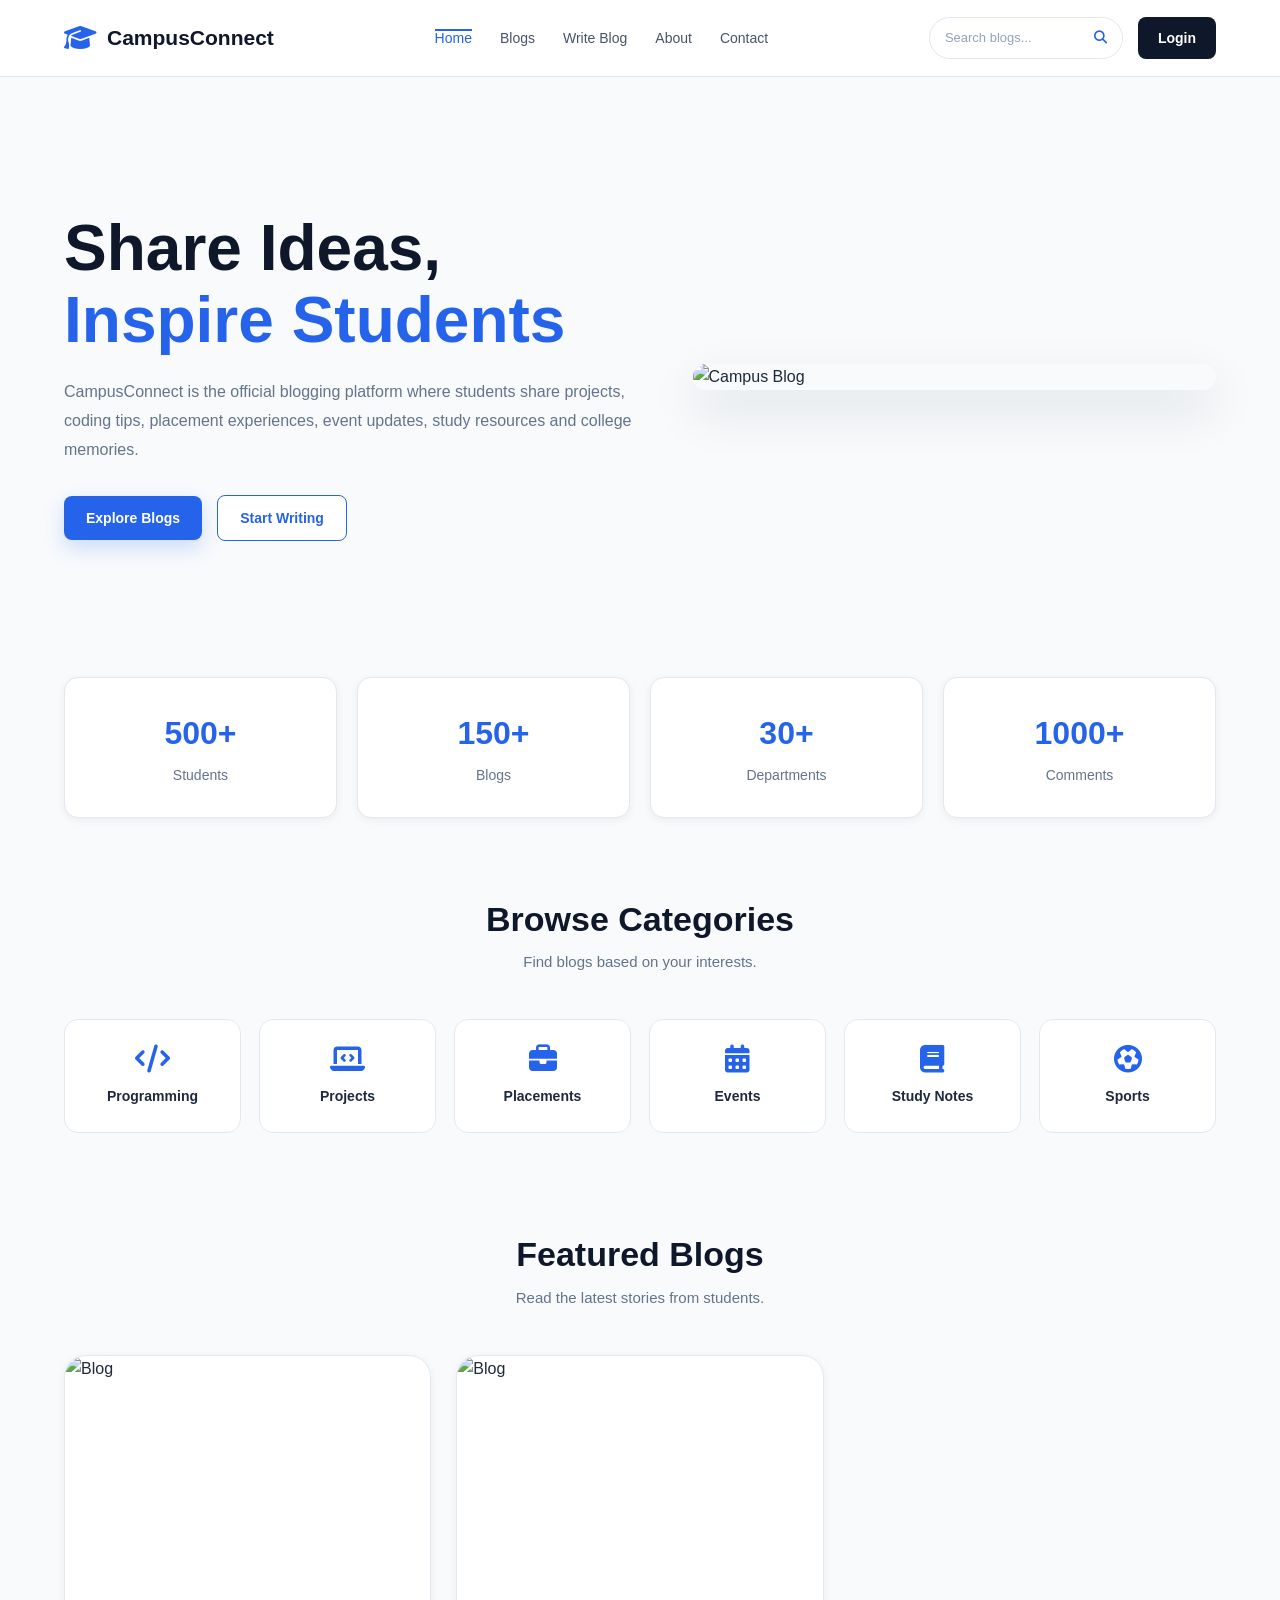
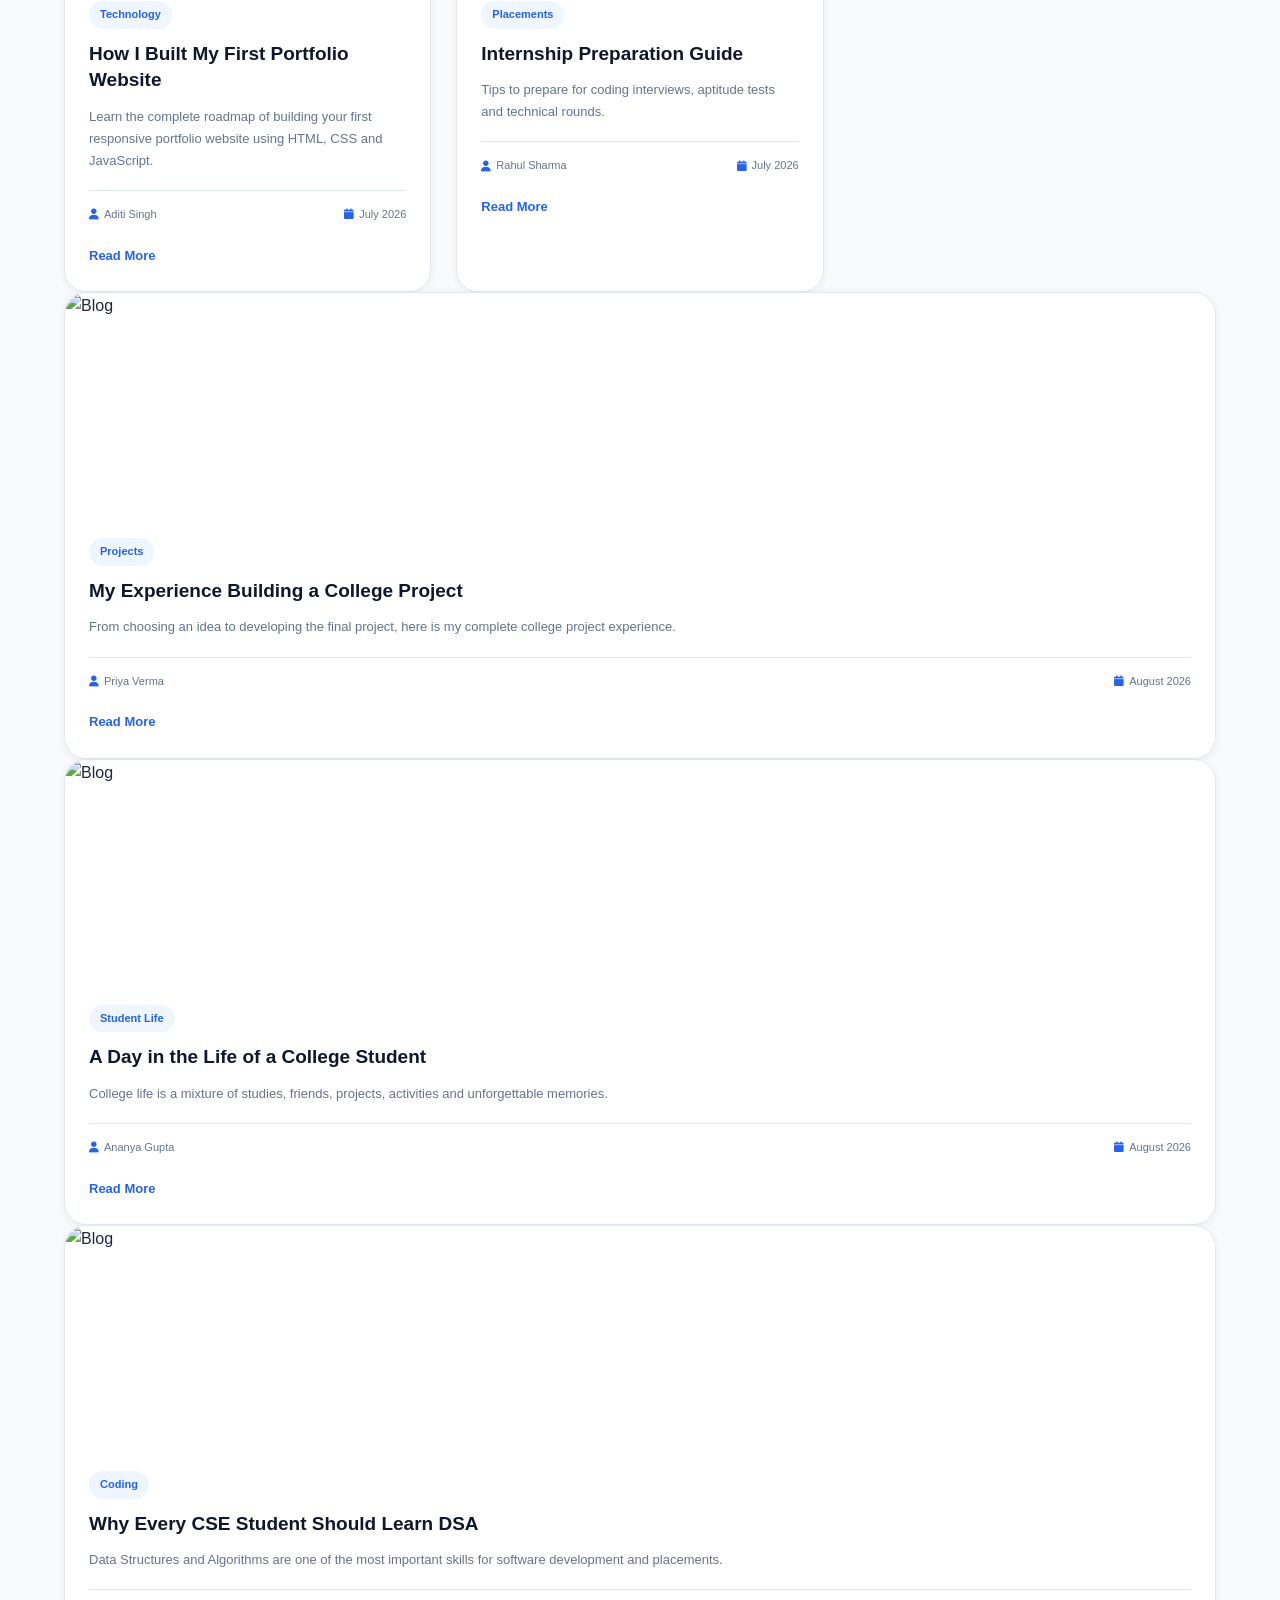
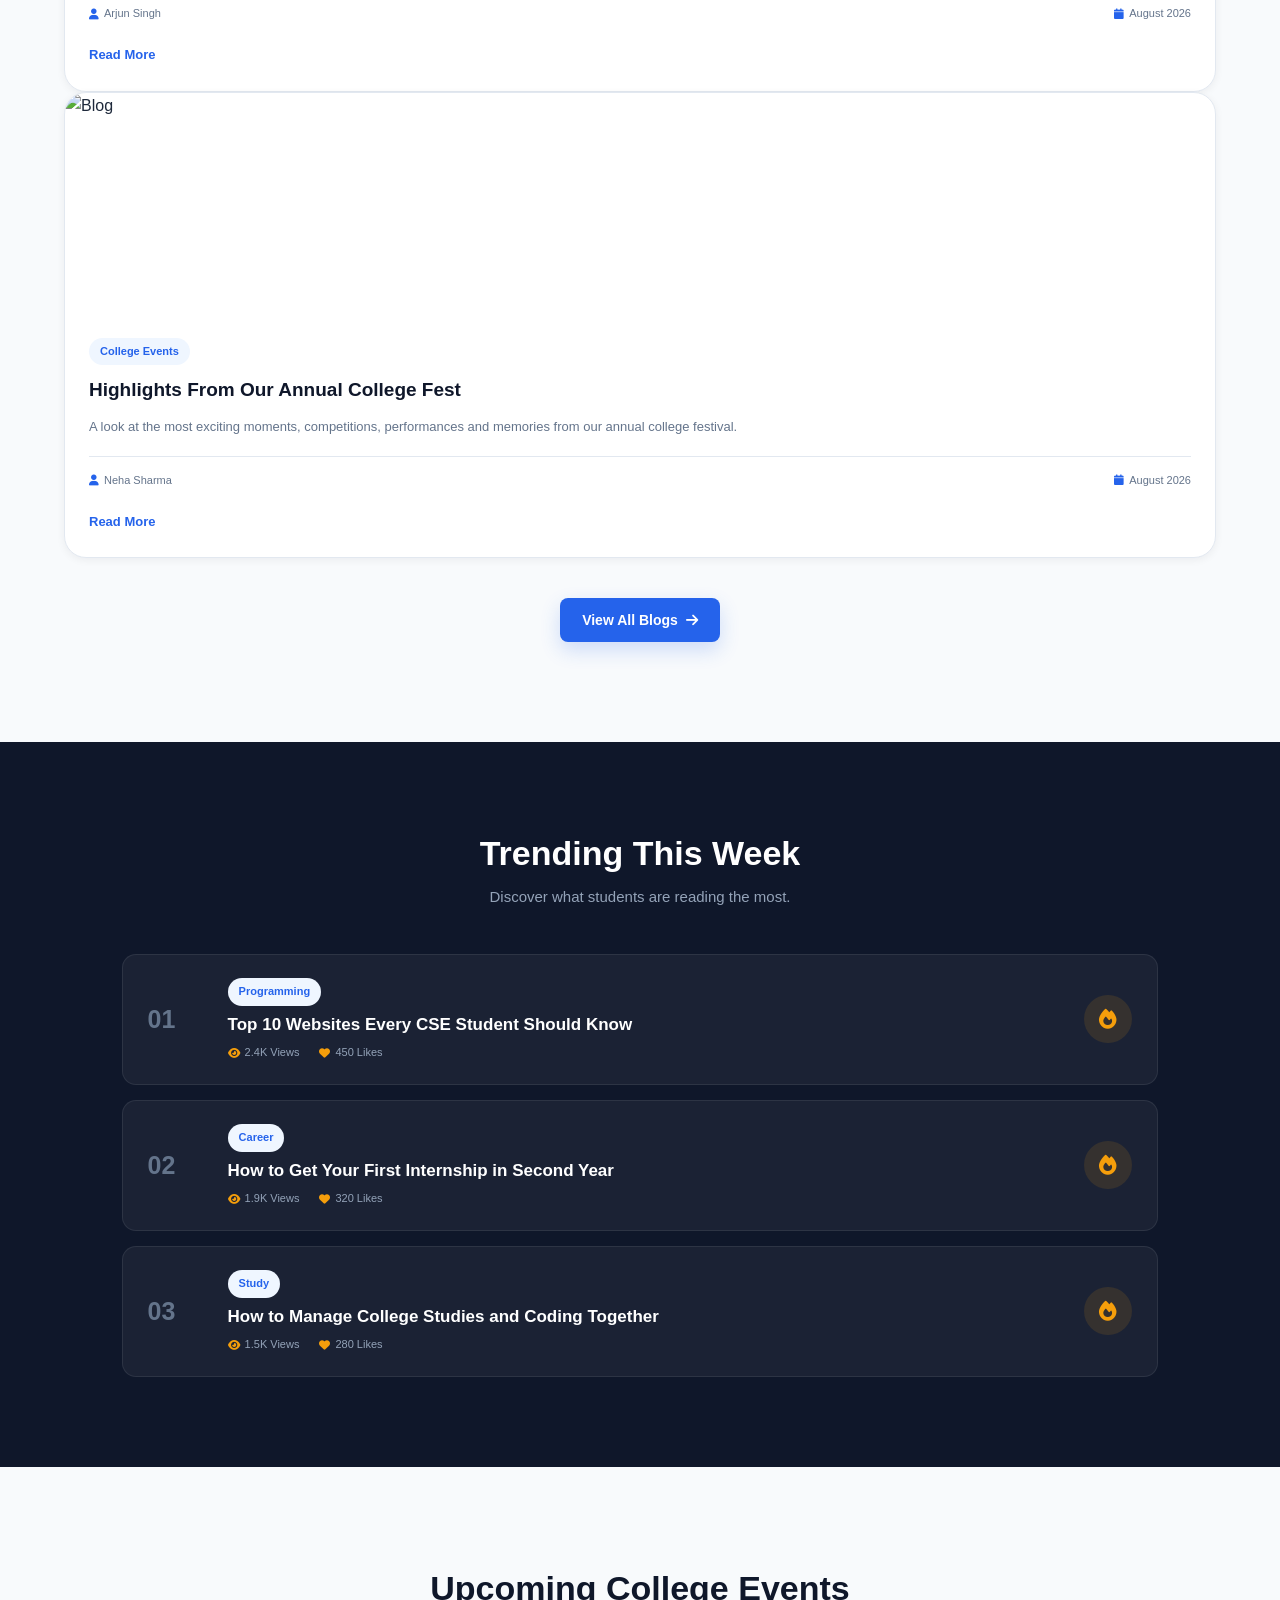
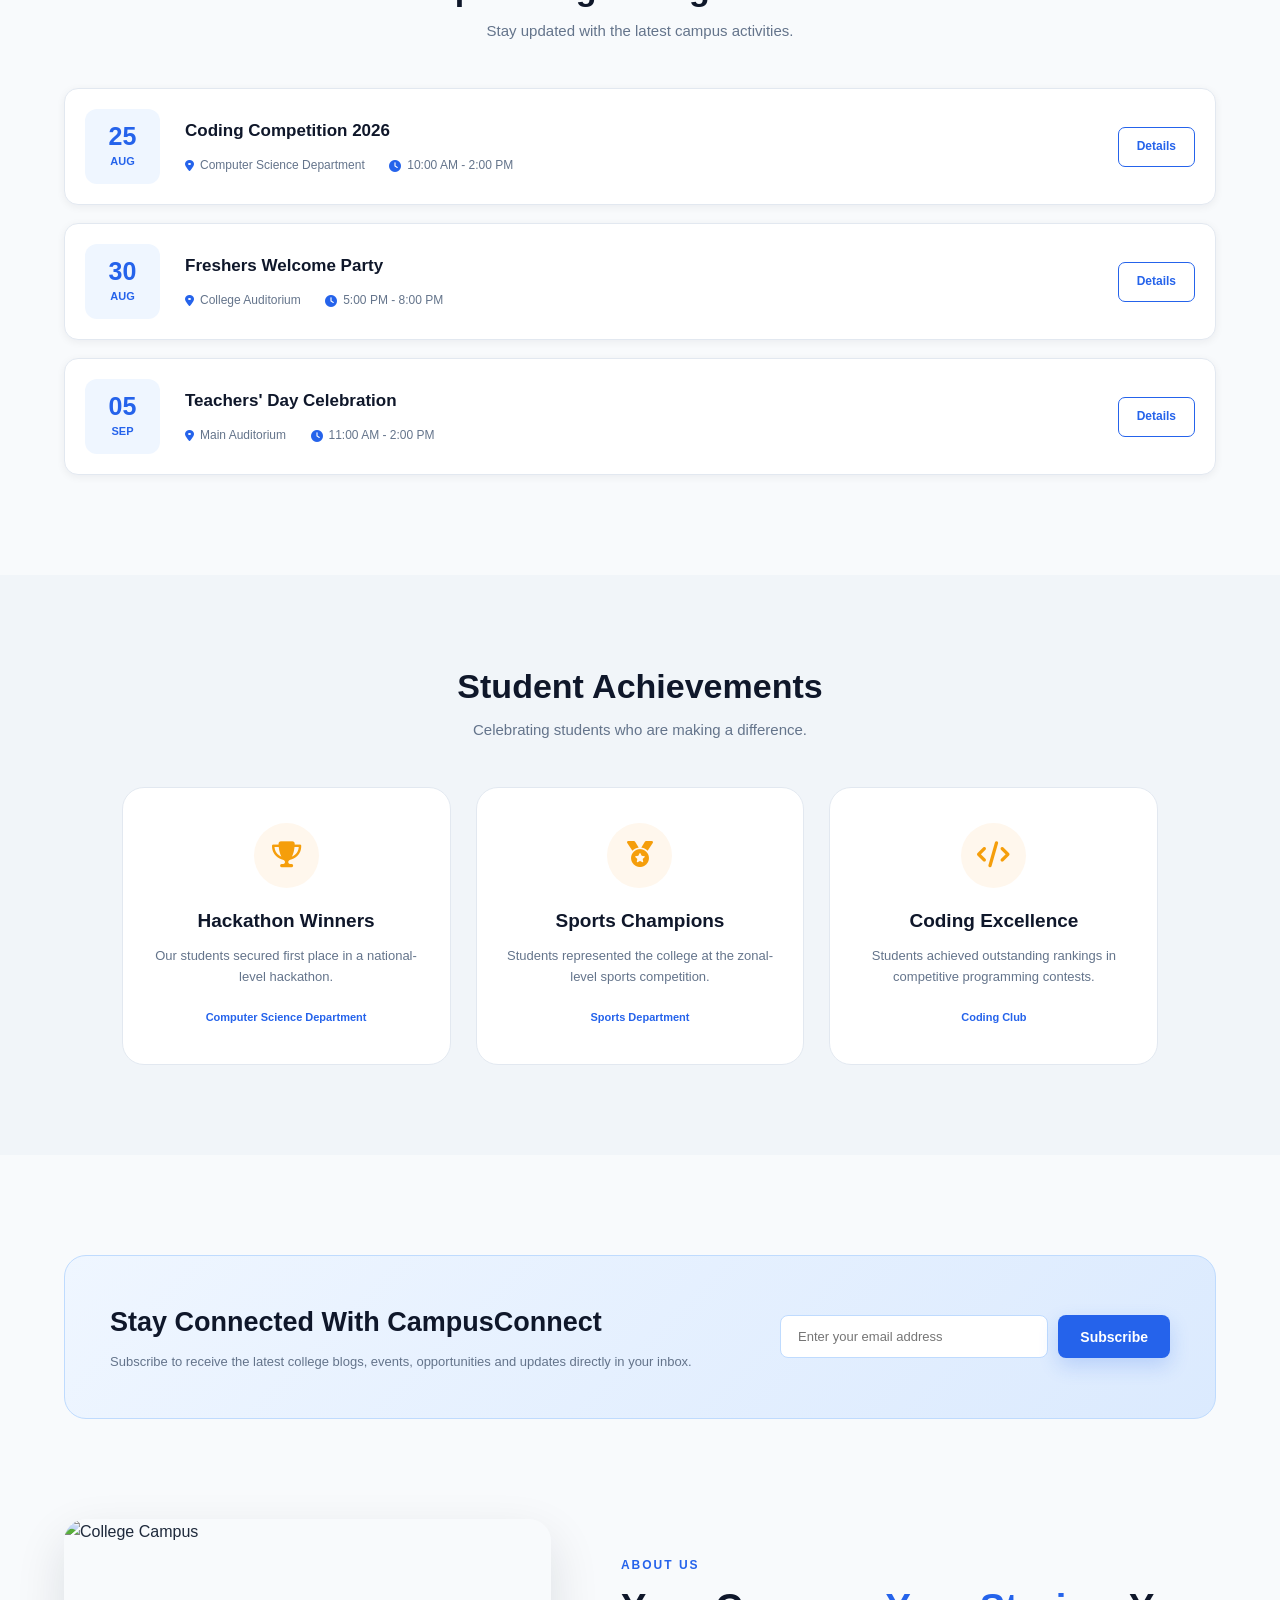
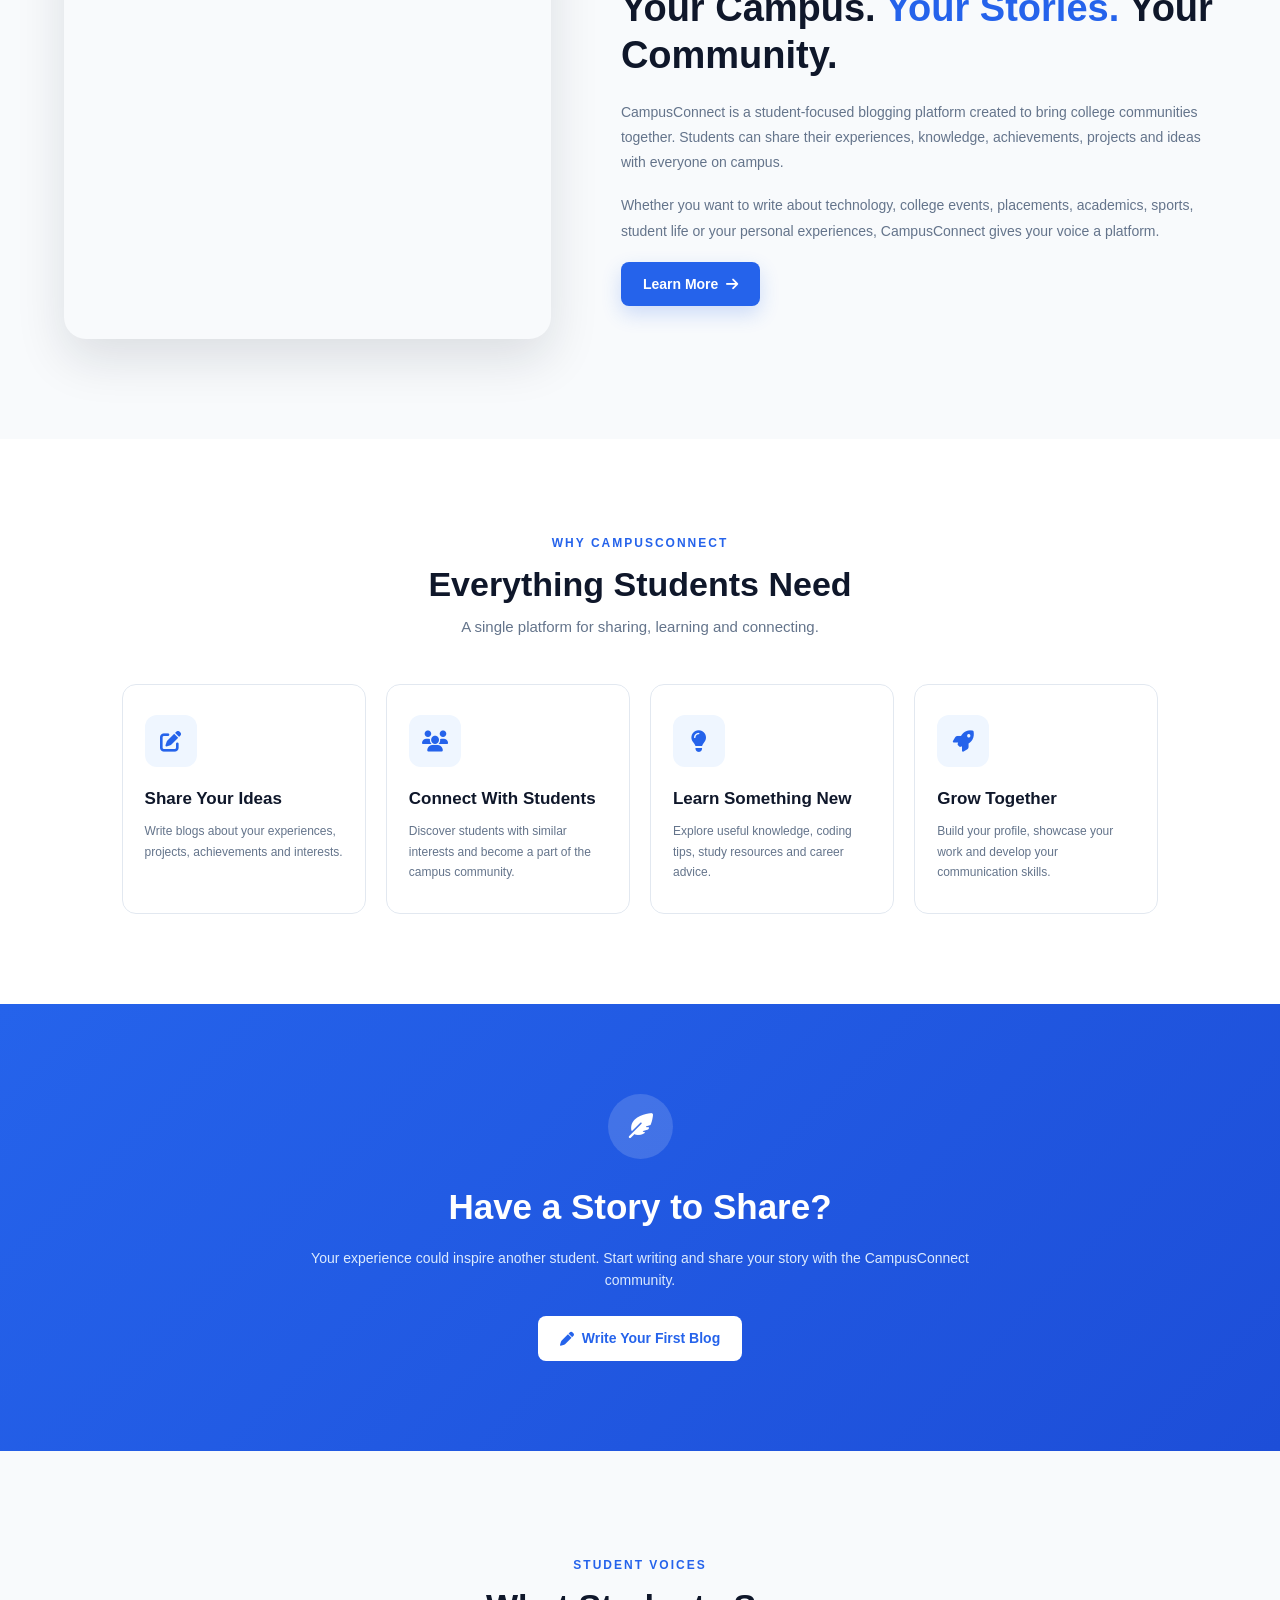
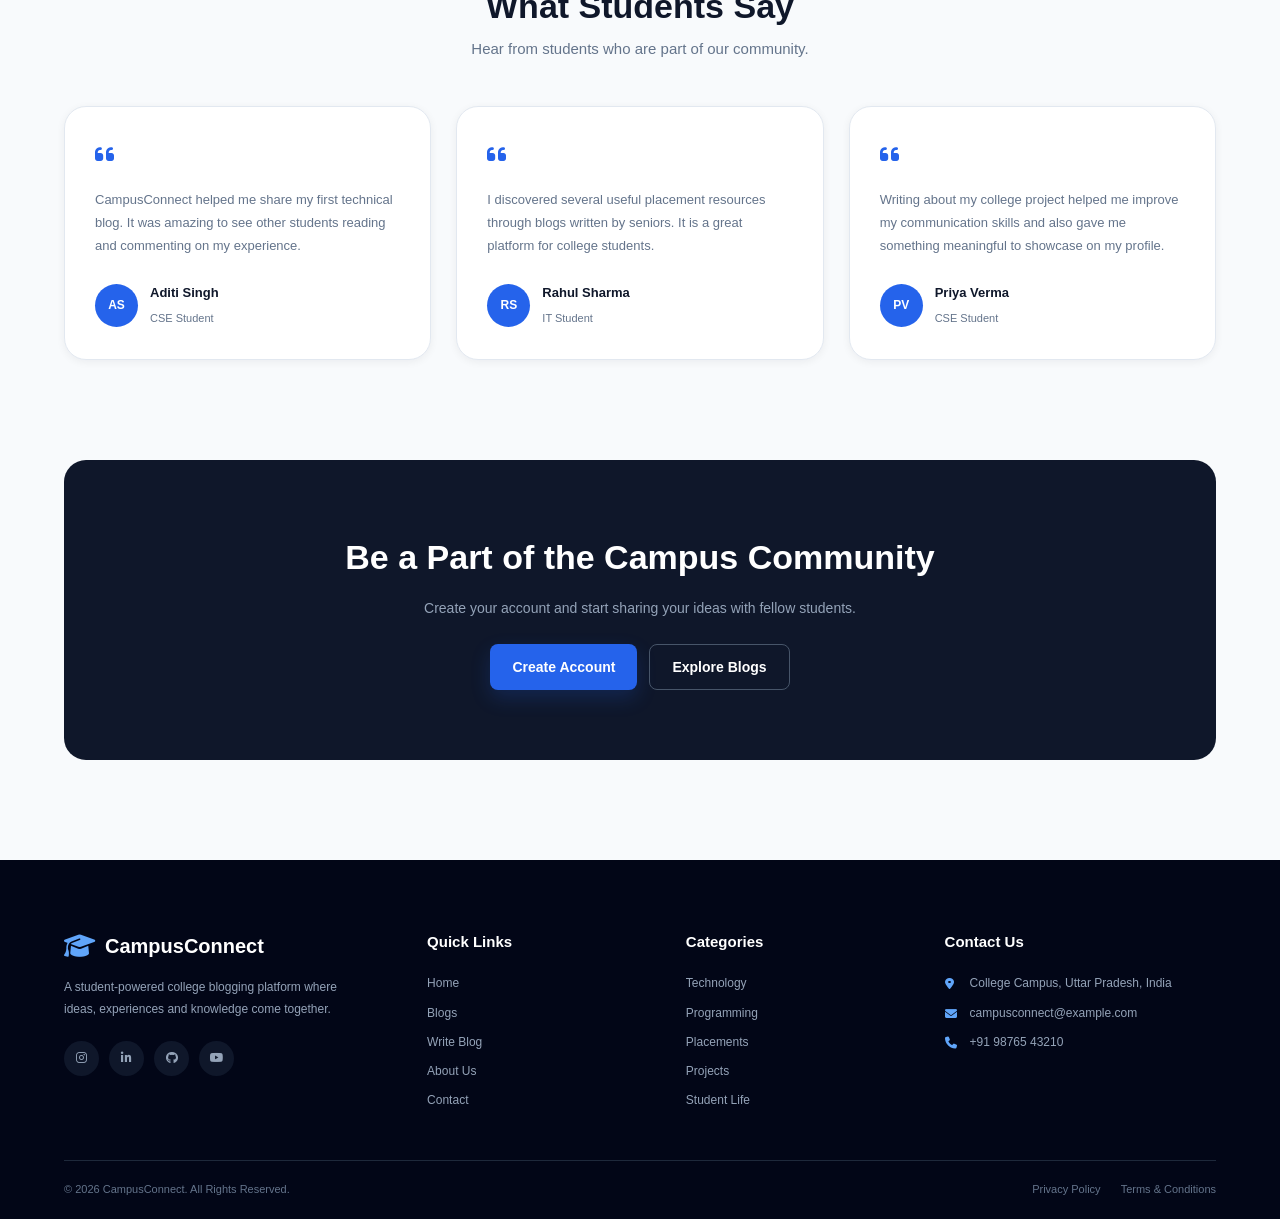
==== commit eef6874f: "Update print statement from 'Hello' to 'Goodbye'" ====
--- a/index.html
+++ b/index.html
@@ -4,7 +4,7 @@
 <head>
     <meta charset="UTF-8">
     <meta name="viewport" content="width=device-width, initial-scale=1.0">
-
+<script src="script.js"></script>
     <title>CampusConnect | College Blogging Portal</title>
 
     <!-- CSS -->
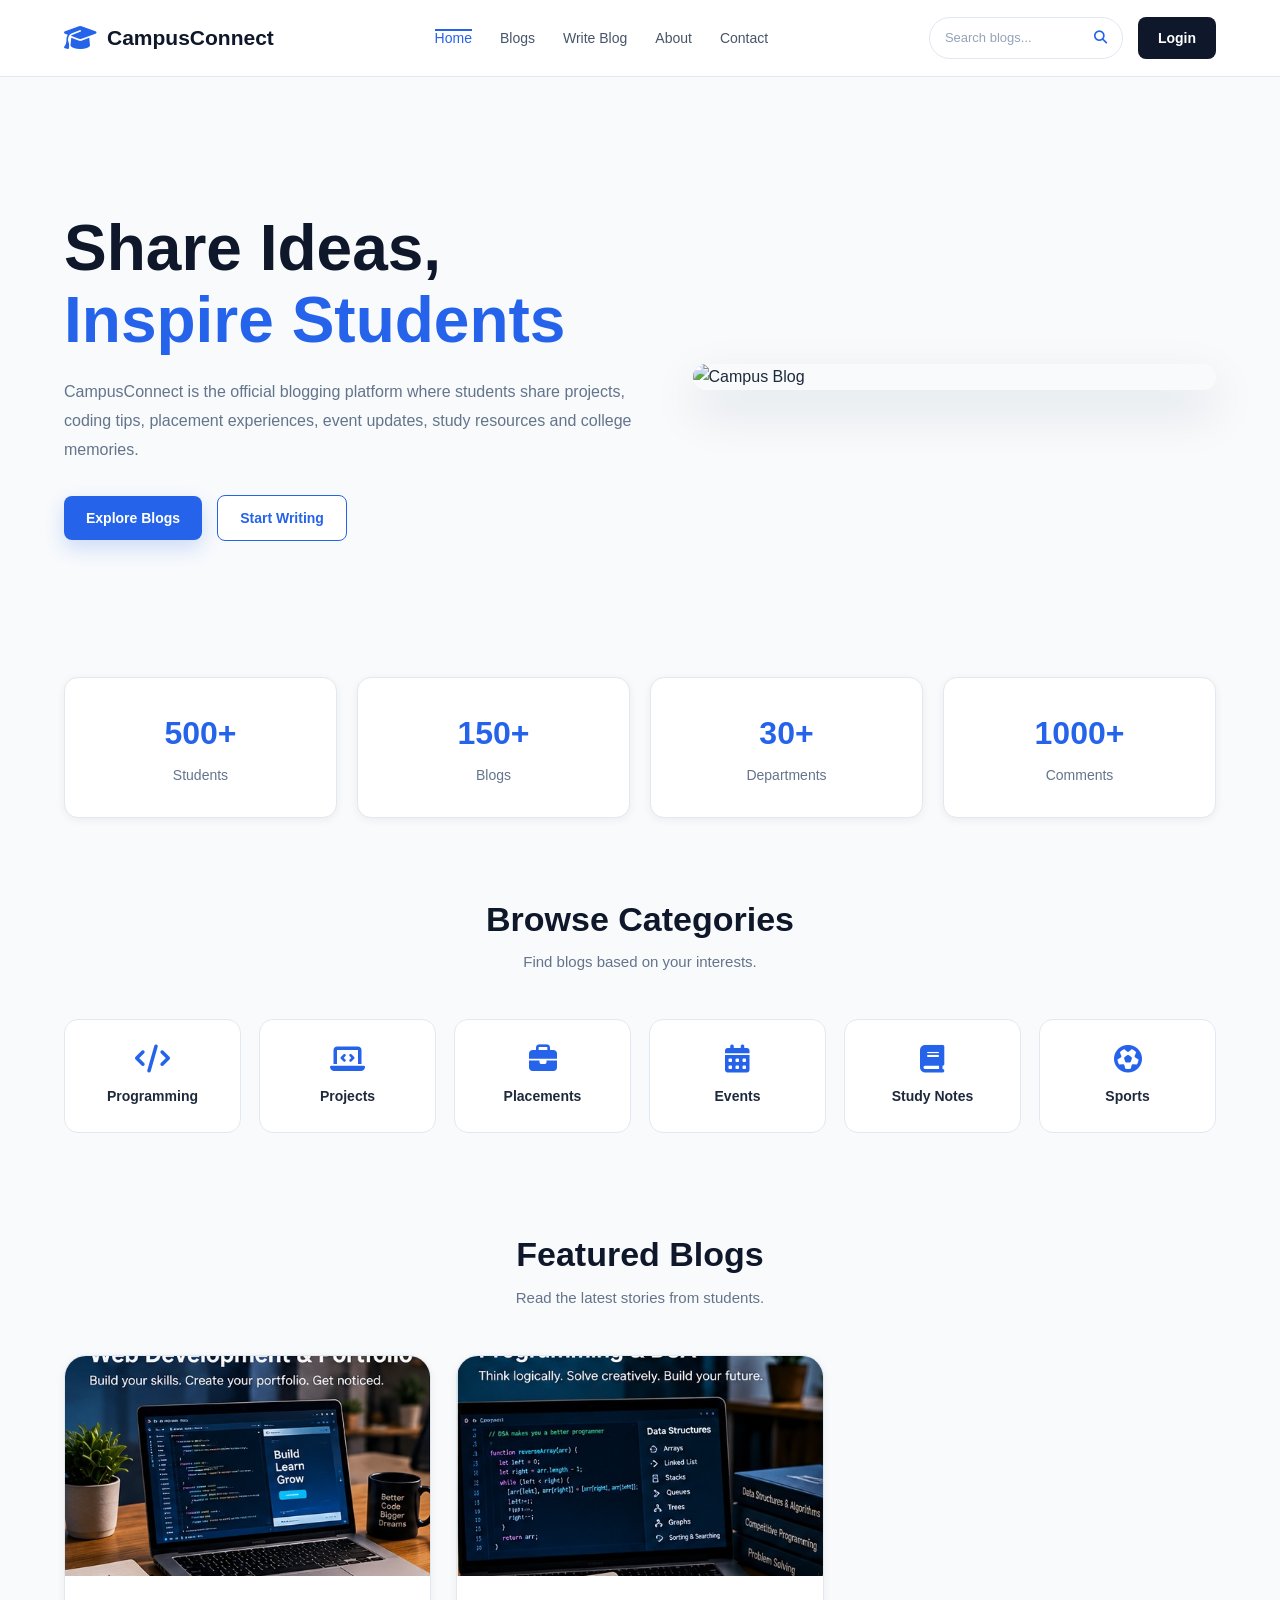
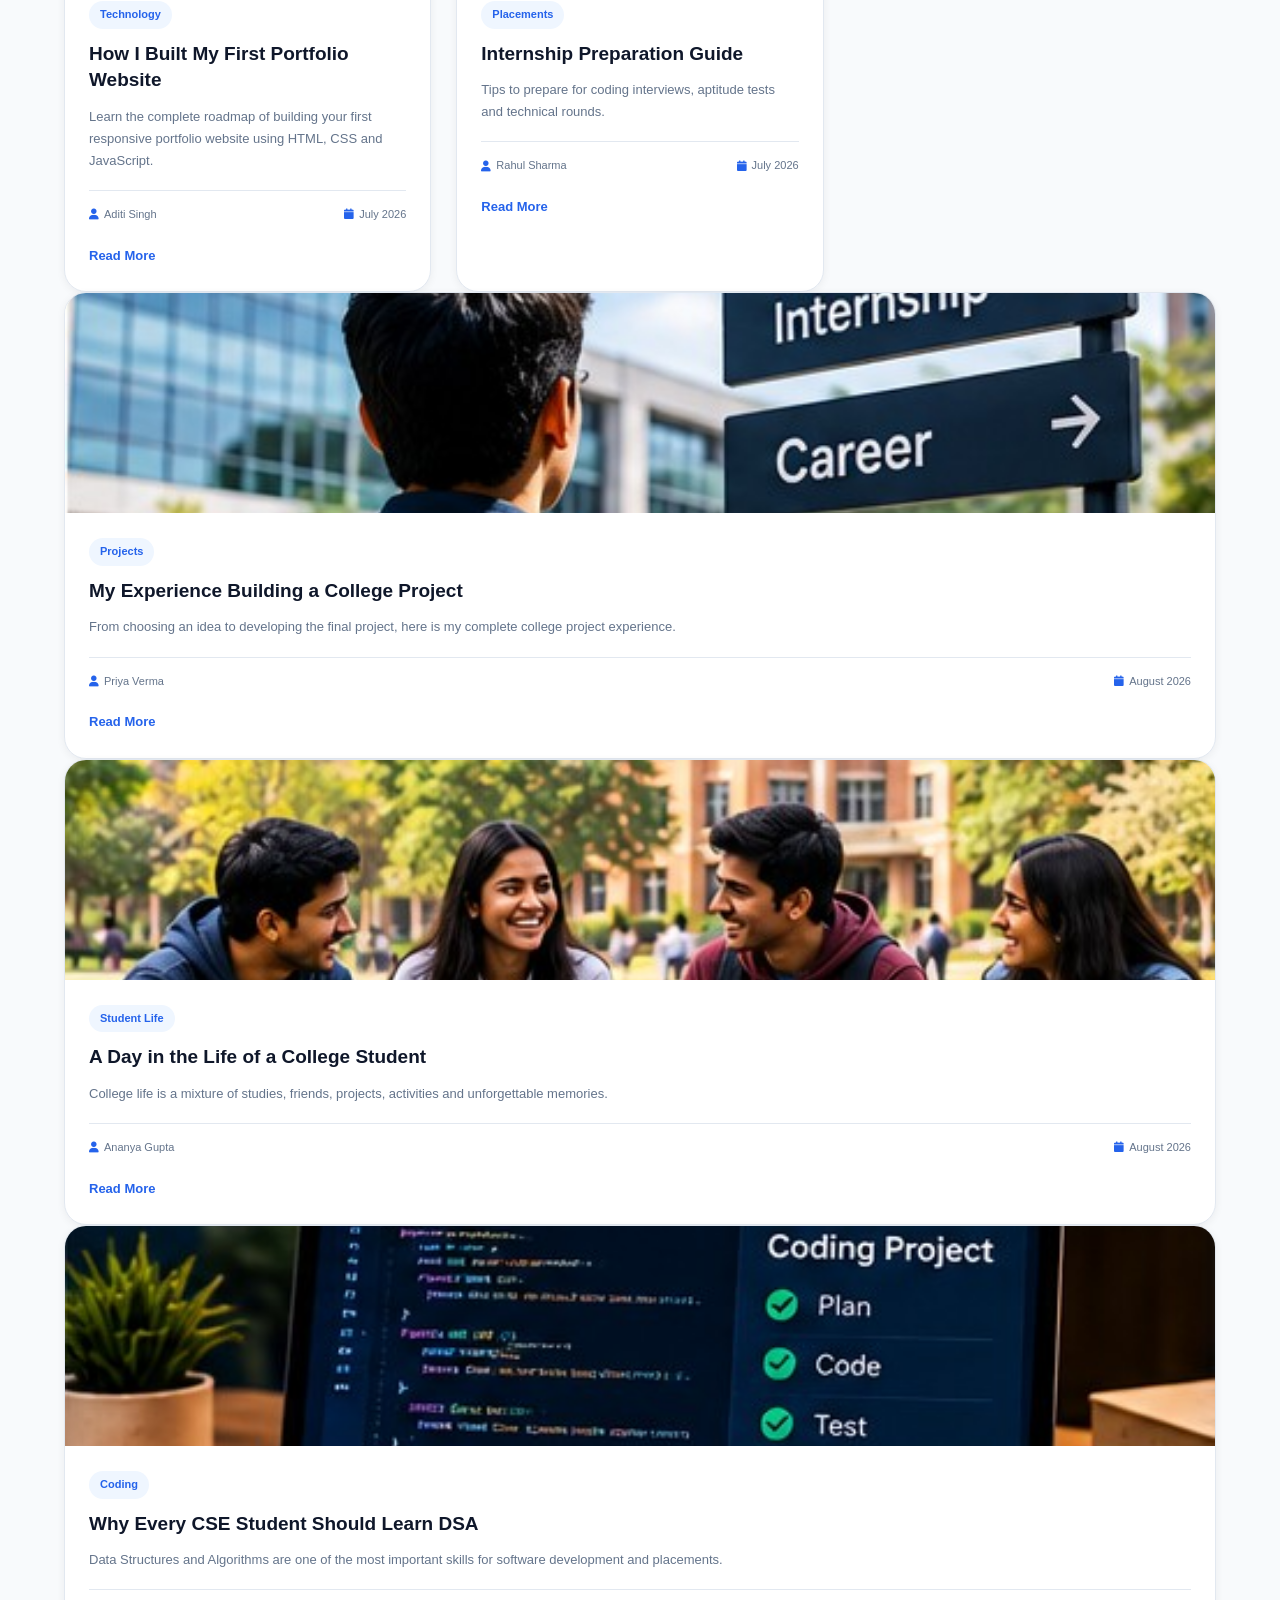
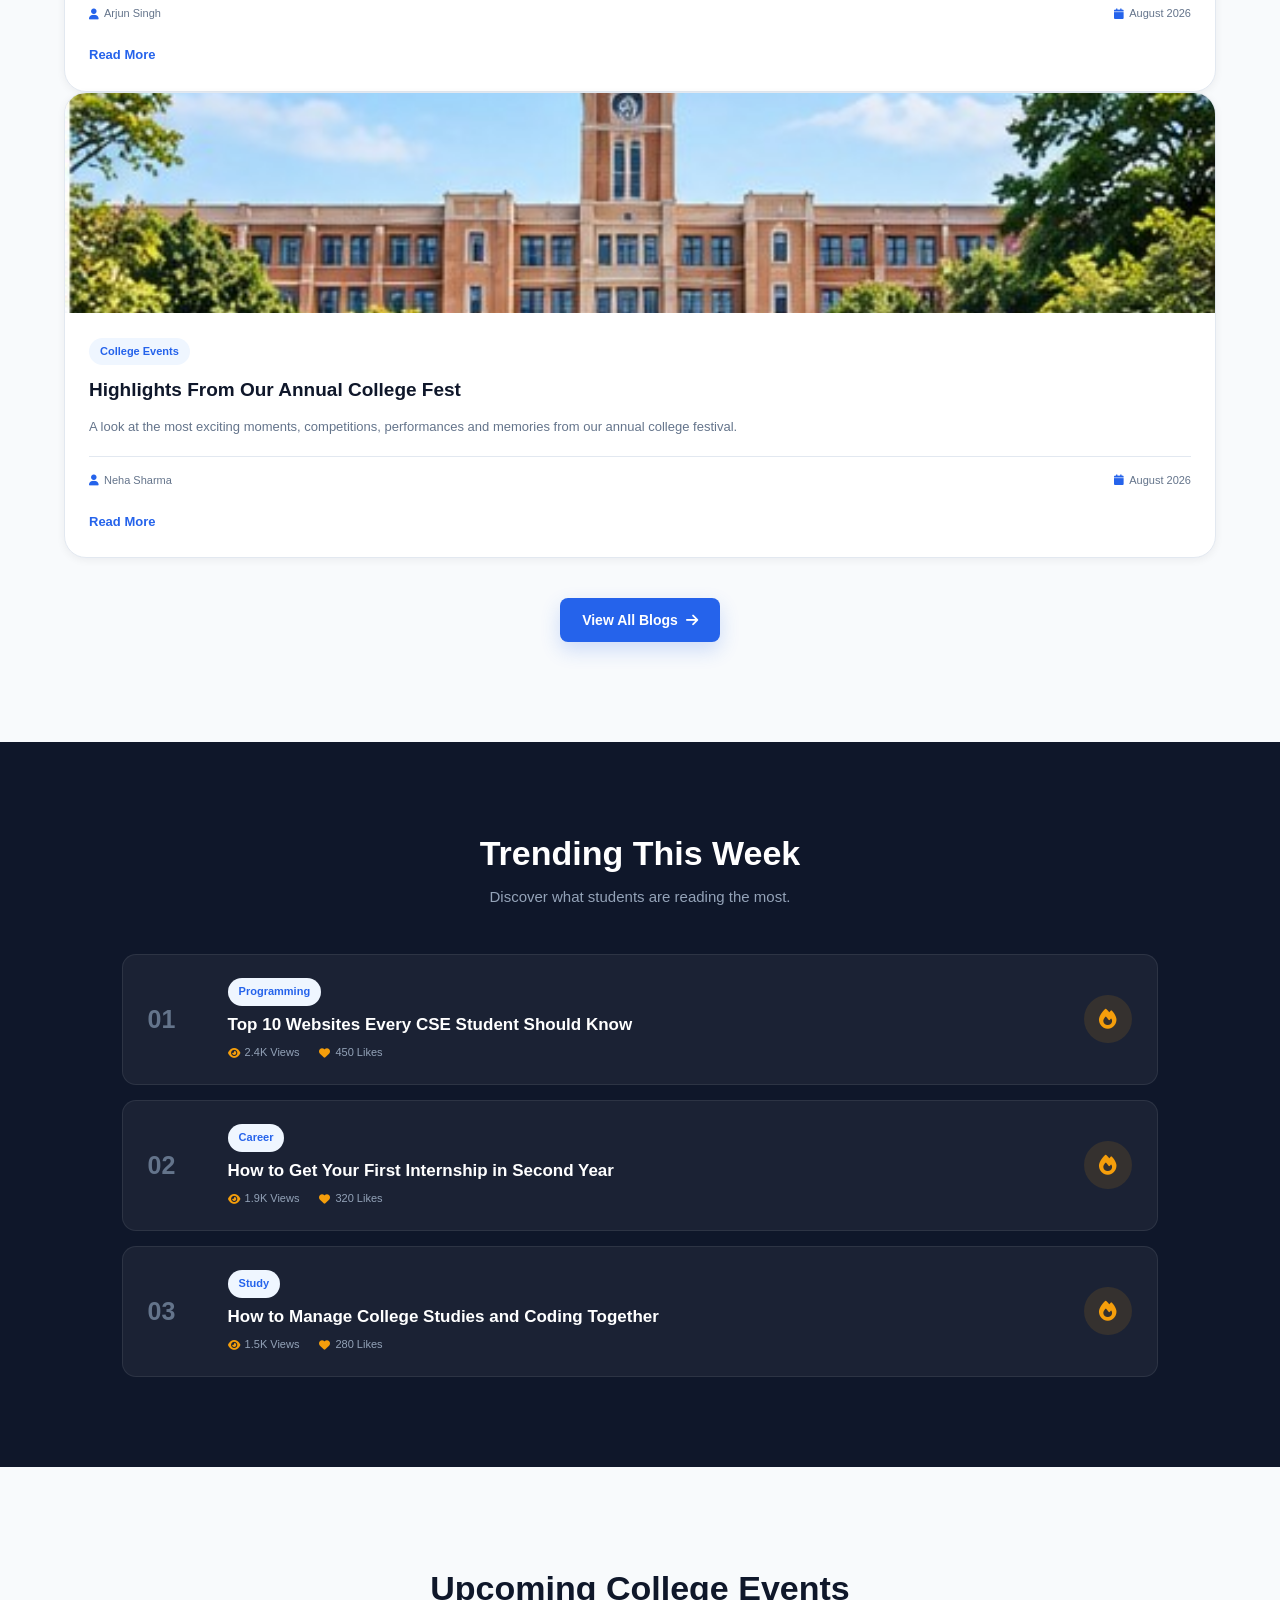
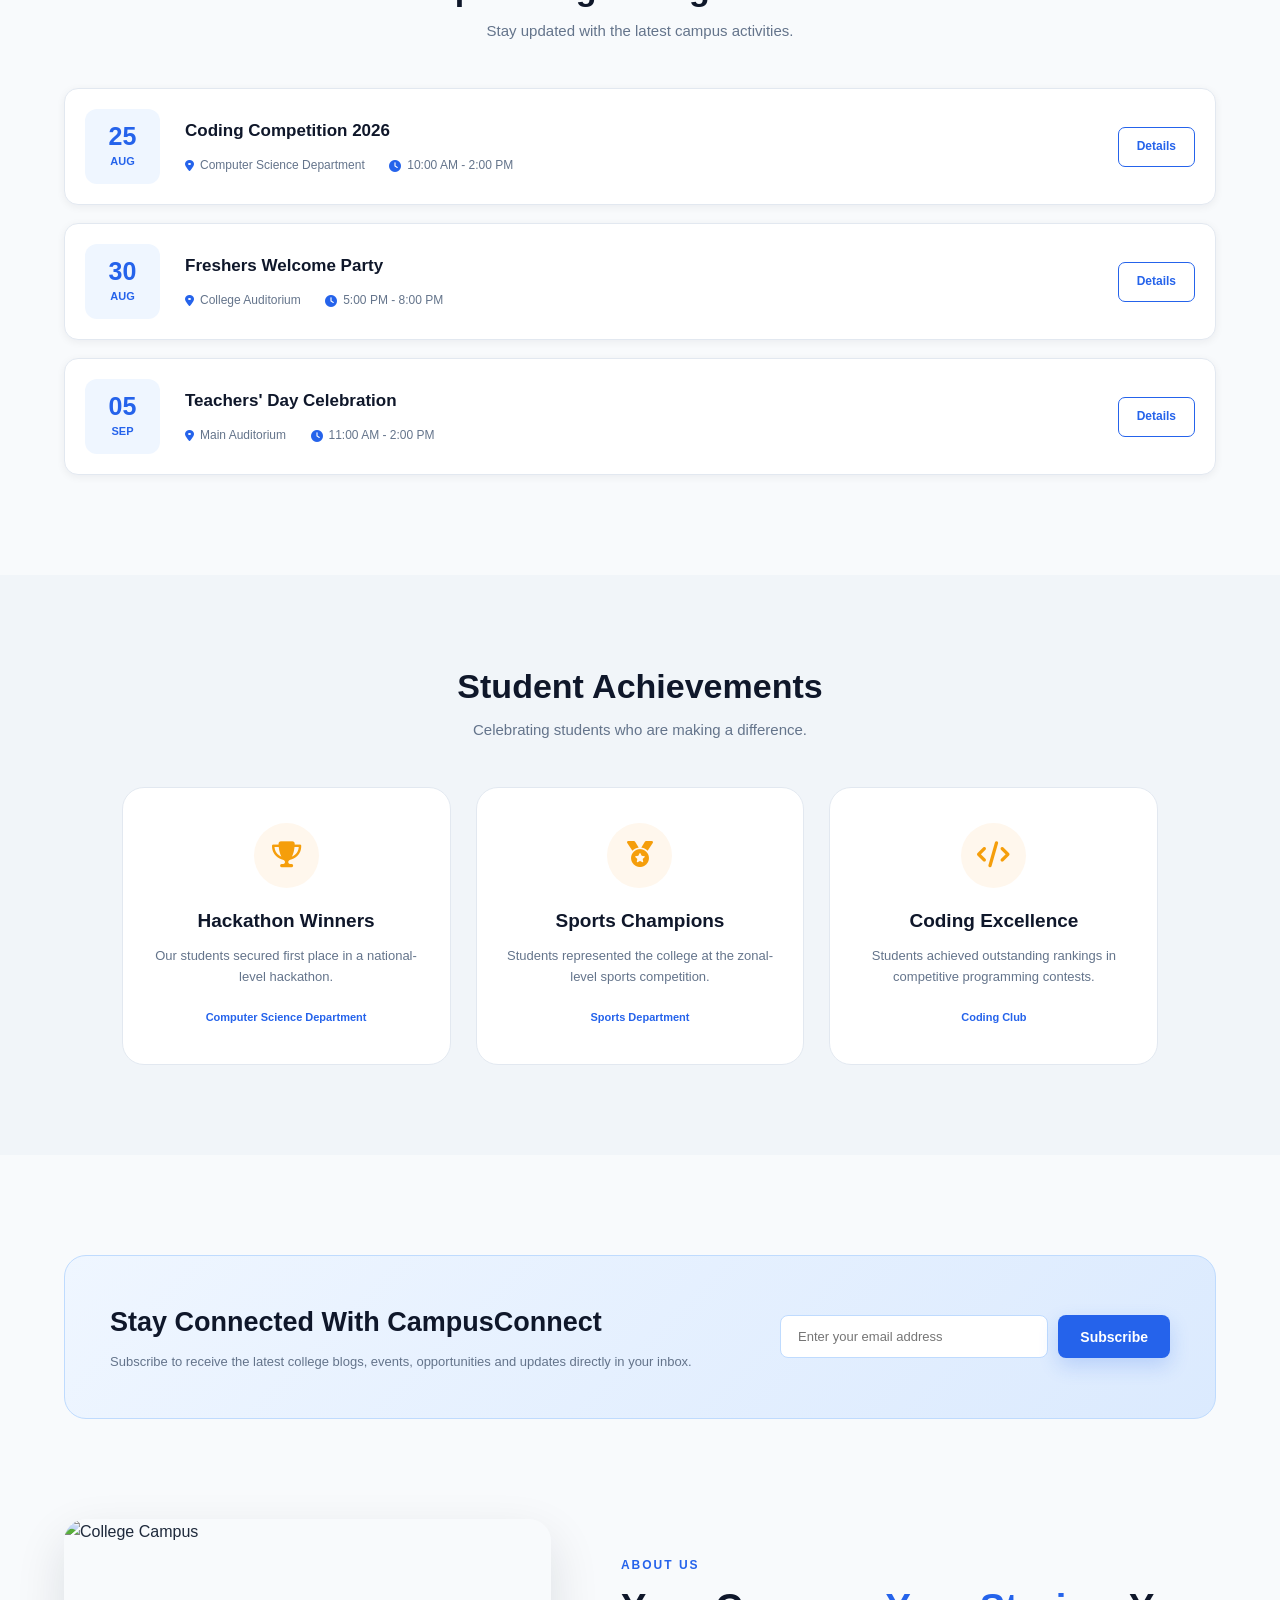
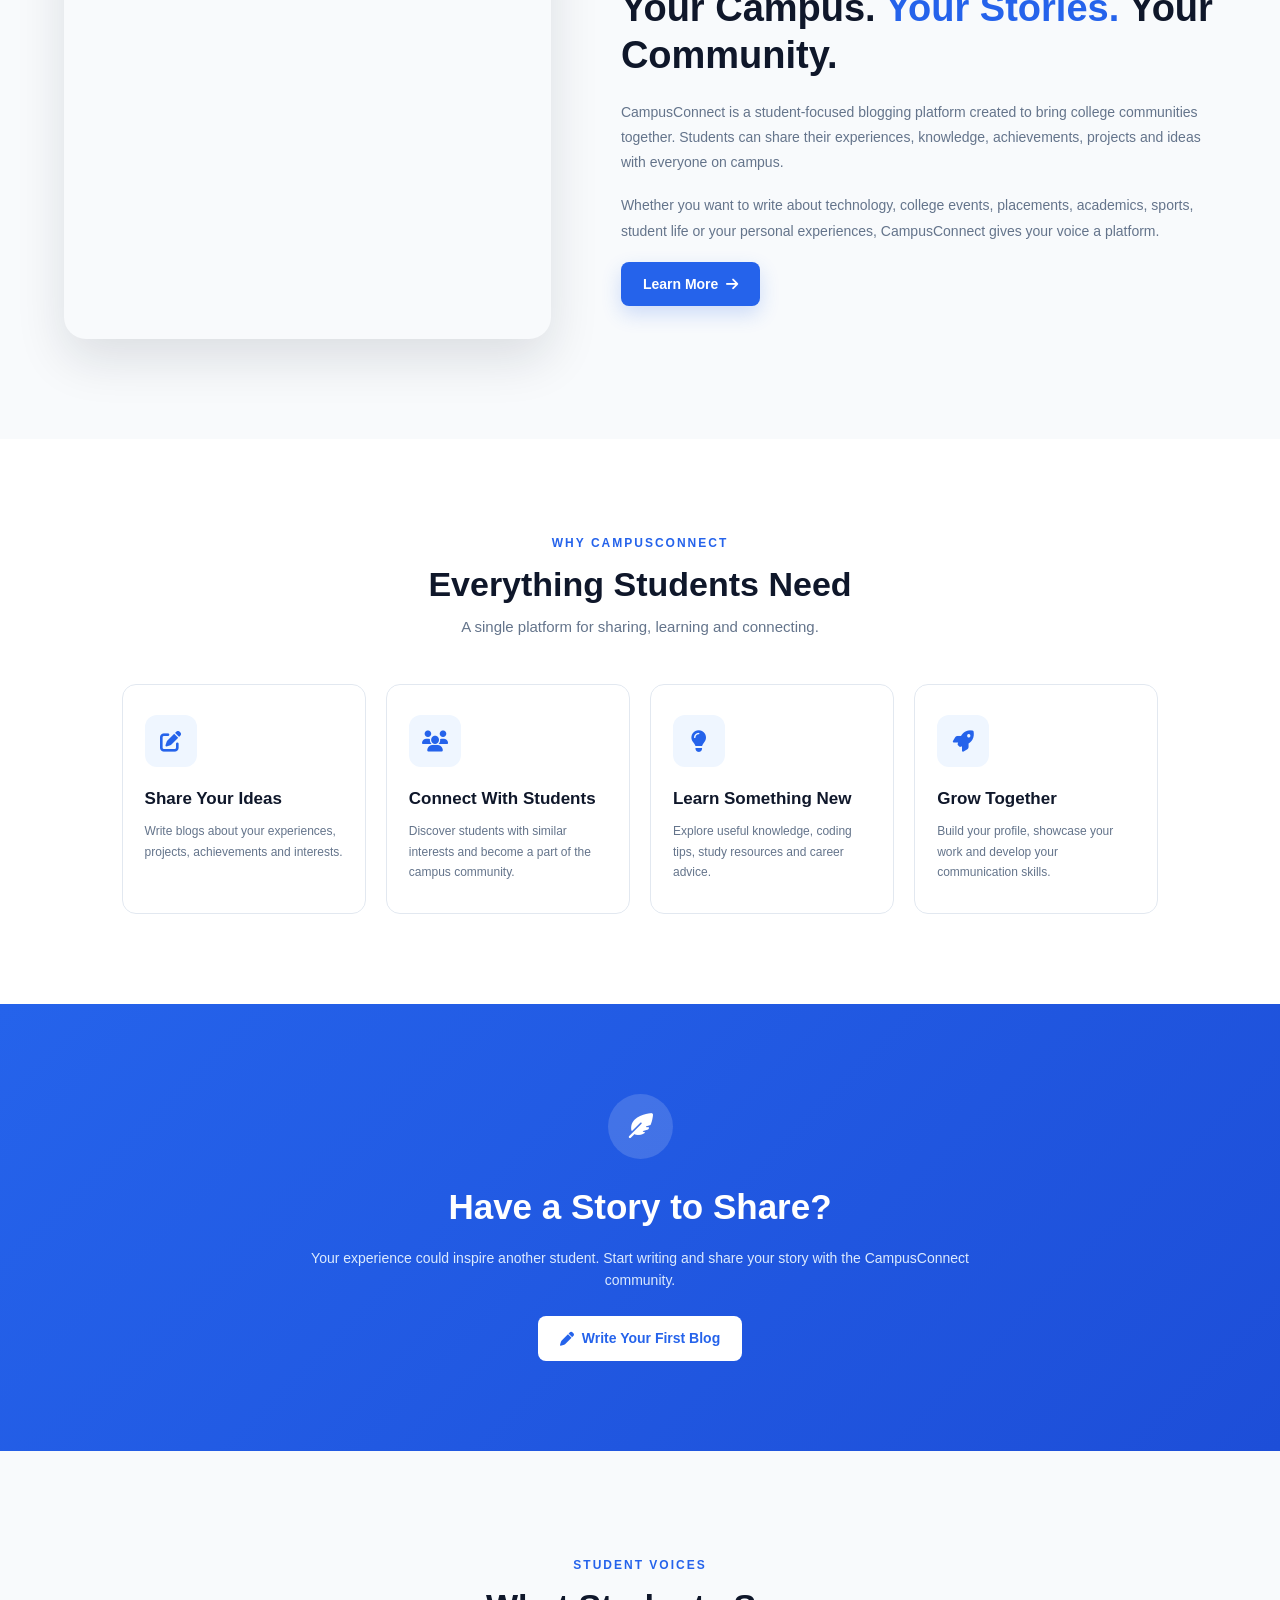
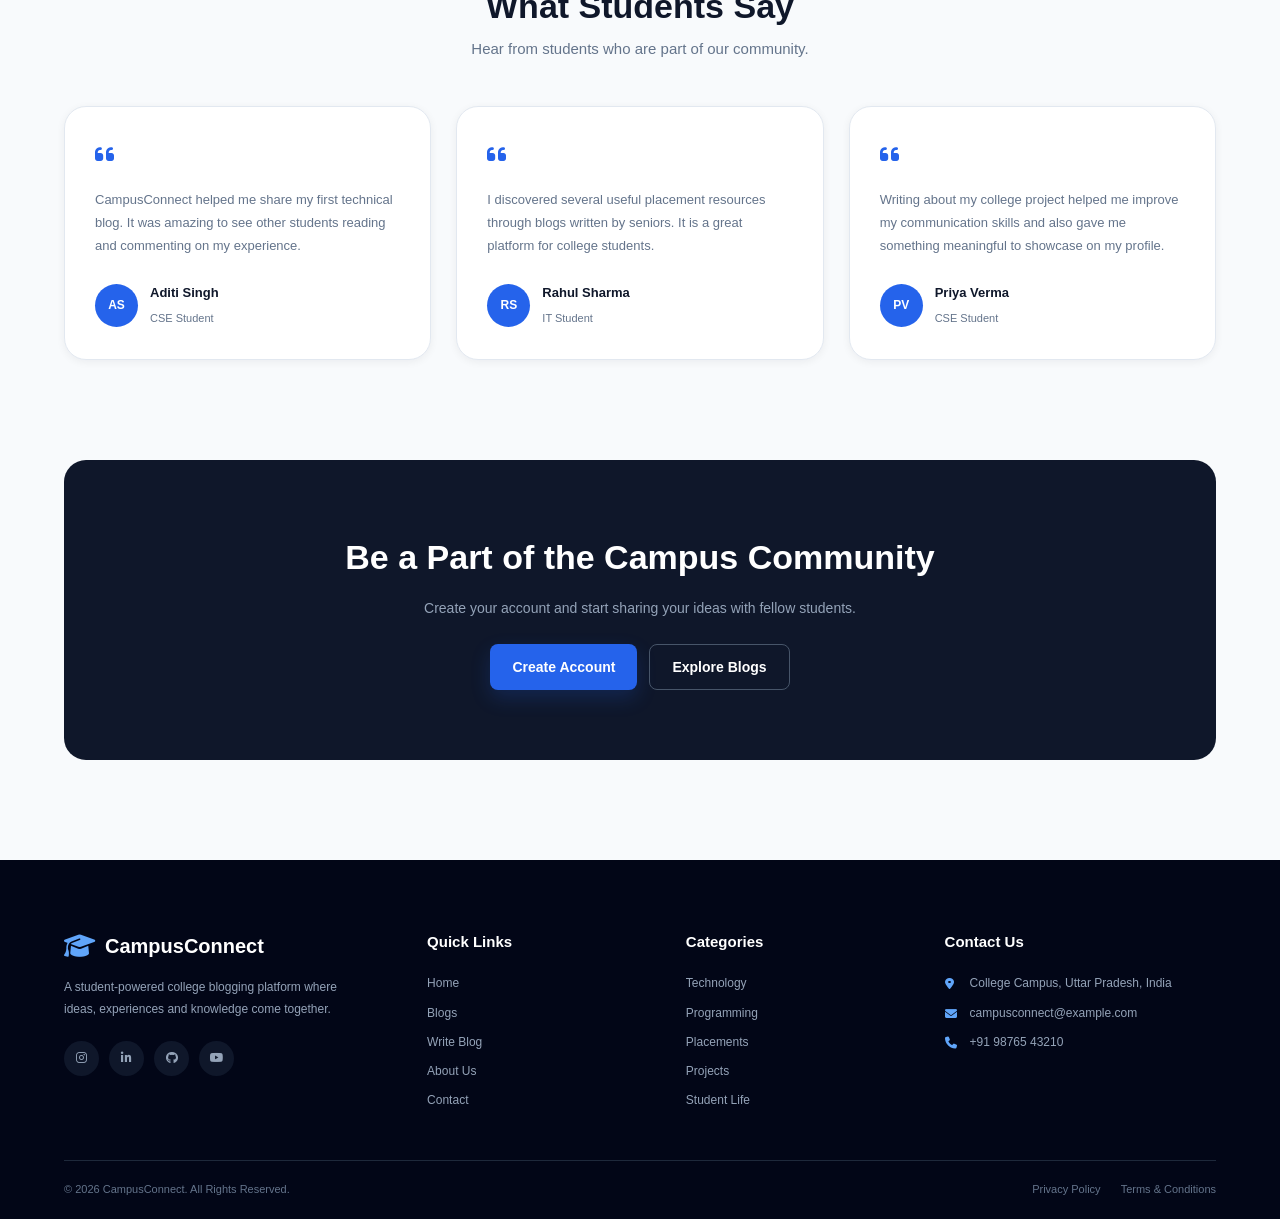
==== commit a7162626: "Update print statement from 'Hello' to 'Goodbye'" ====
--- a/index.html
+++ b/index.html
@@ -187,8 +187,7 @@
 
             <div class="blog-card">
 
-                <img src="images/blog1.jpg"
-                    alt="Blog">
+               <img src="blog1.jpg" alt="Blog Image">
 
                 <div class="blog-content">
 
@@ -235,9 +234,7 @@
 
             <div class="blog-card">
 
-                <img src="images/blog2.jpg"
-                    alt="Blog">
-
+               <img src="blog2.jpg" alt="Blog Image">
                 <div class="blog-content">
 
                     <span class="category">
@@ -285,8 +282,7 @@
 
             <div class="blog-card">
 
-                <img src="images/blog3.jpg"
-                    alt="Blog">
+               <img src="blog3.jpg" alt="Blog Image">
 
                 <div class="blog-content">
 
@@ -333,8 +329,7 @@
 
             <div class="blog-card">
 
-                <img src="images/blog4.jpg"
-                    alt="Blog">
+                <img src="blog4.jpg" alt="Blog Image">
 
                 <div class="blog-content">
 
@@ -381,8 +376,7 @@
 
             <div class="blog-card">
 
-                <img src="images/blog5.jpg"
-                    alt="Blog">
+             <img src="blog5.jpg" alt="Blog Image">
 
                 <div class="blog-content">
 
@@ -428,10 +422,7 @@
             <!-- Blog Card 6 -->
 
             <div class="blog-card">
-
-                <img src="images/blog6.jpg"
-                    alt="Blog">
-
+<img src="blog6.jpg" alt="Blog Image">
                 <div class="blog-content">
 
                     <span class="category">
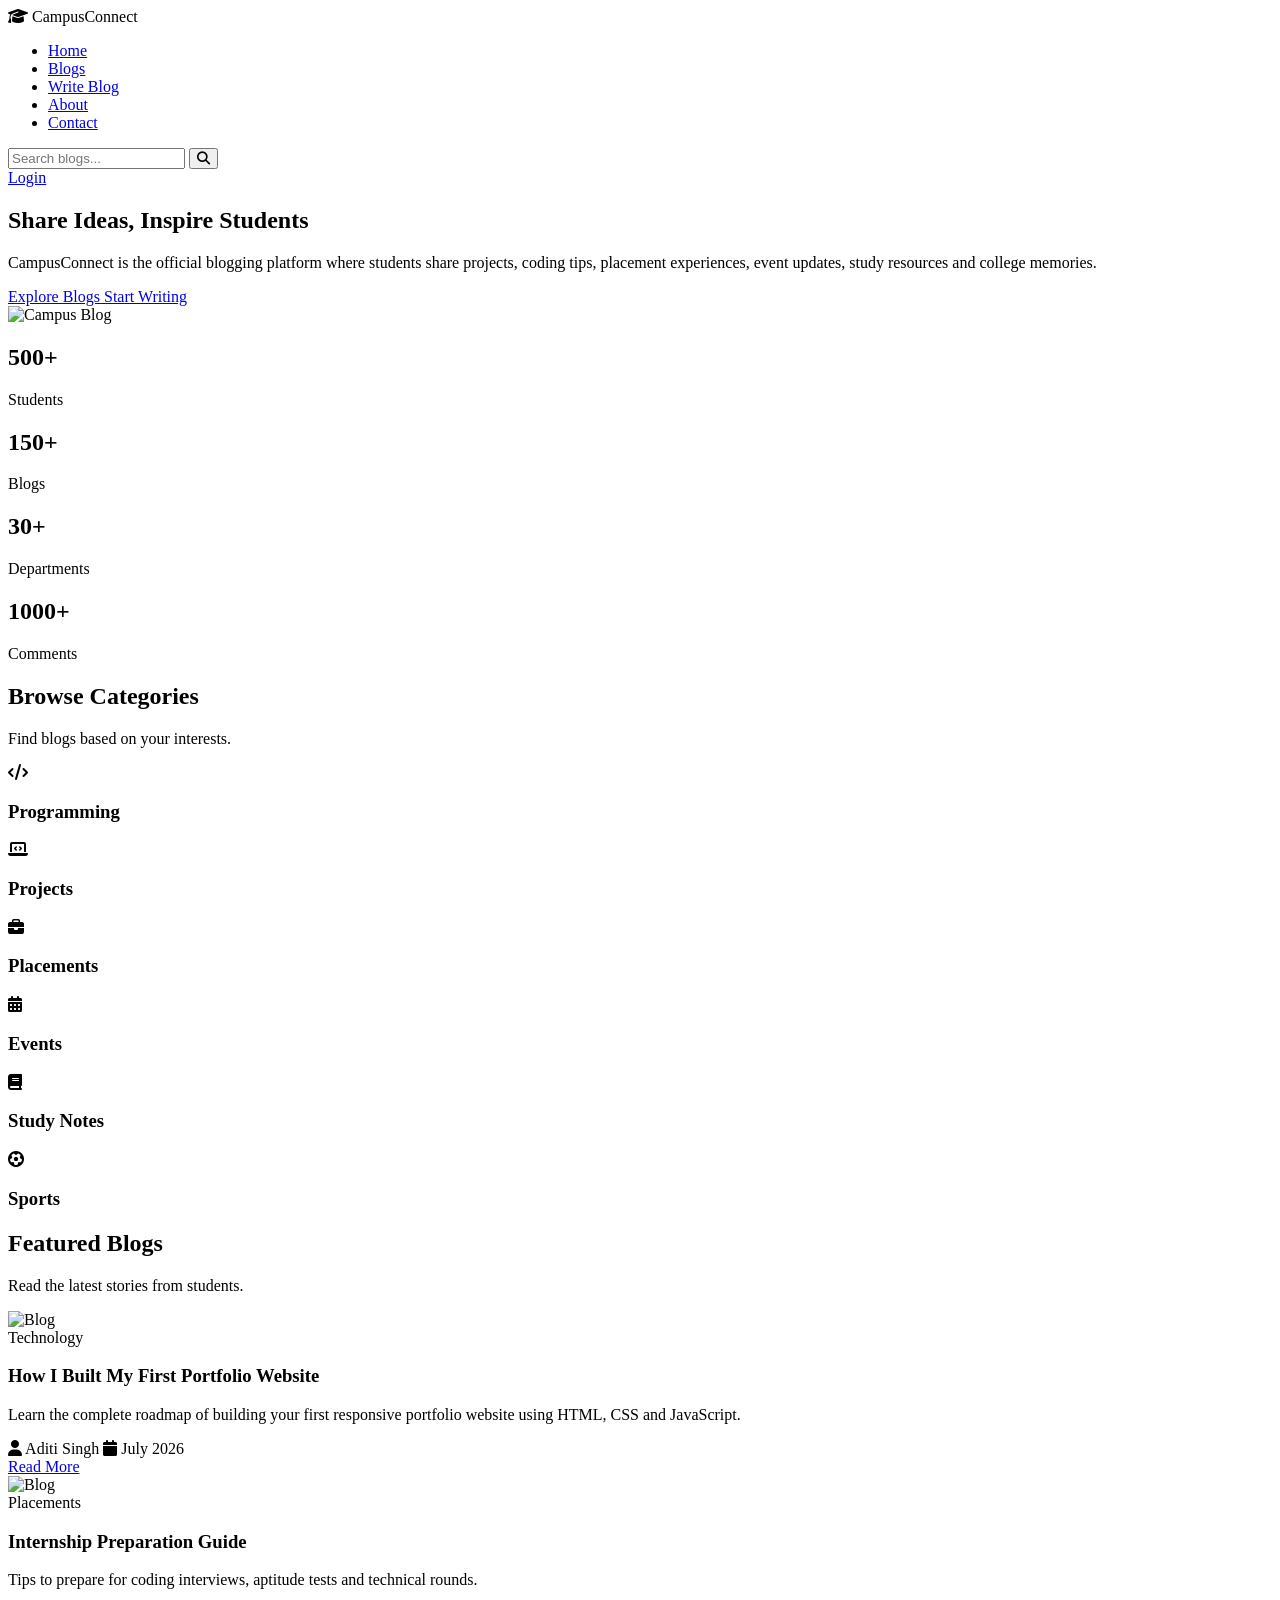
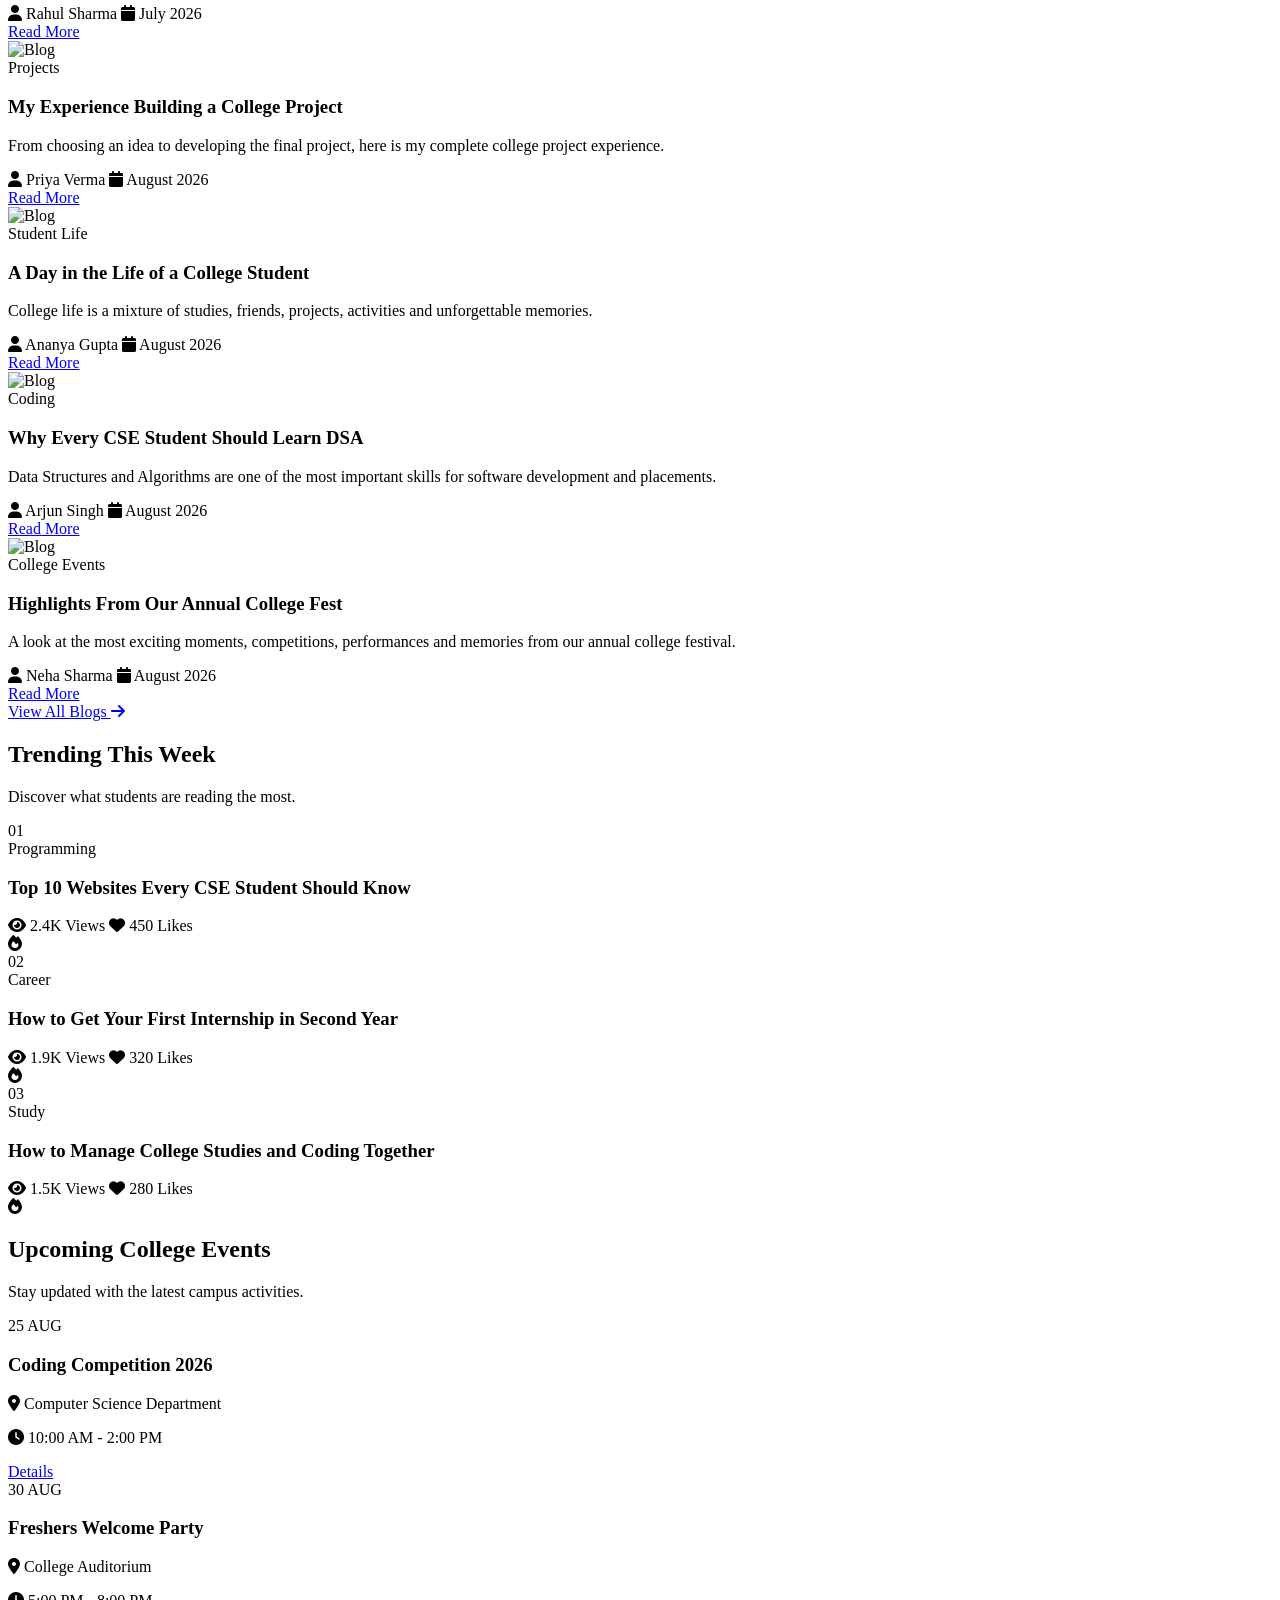
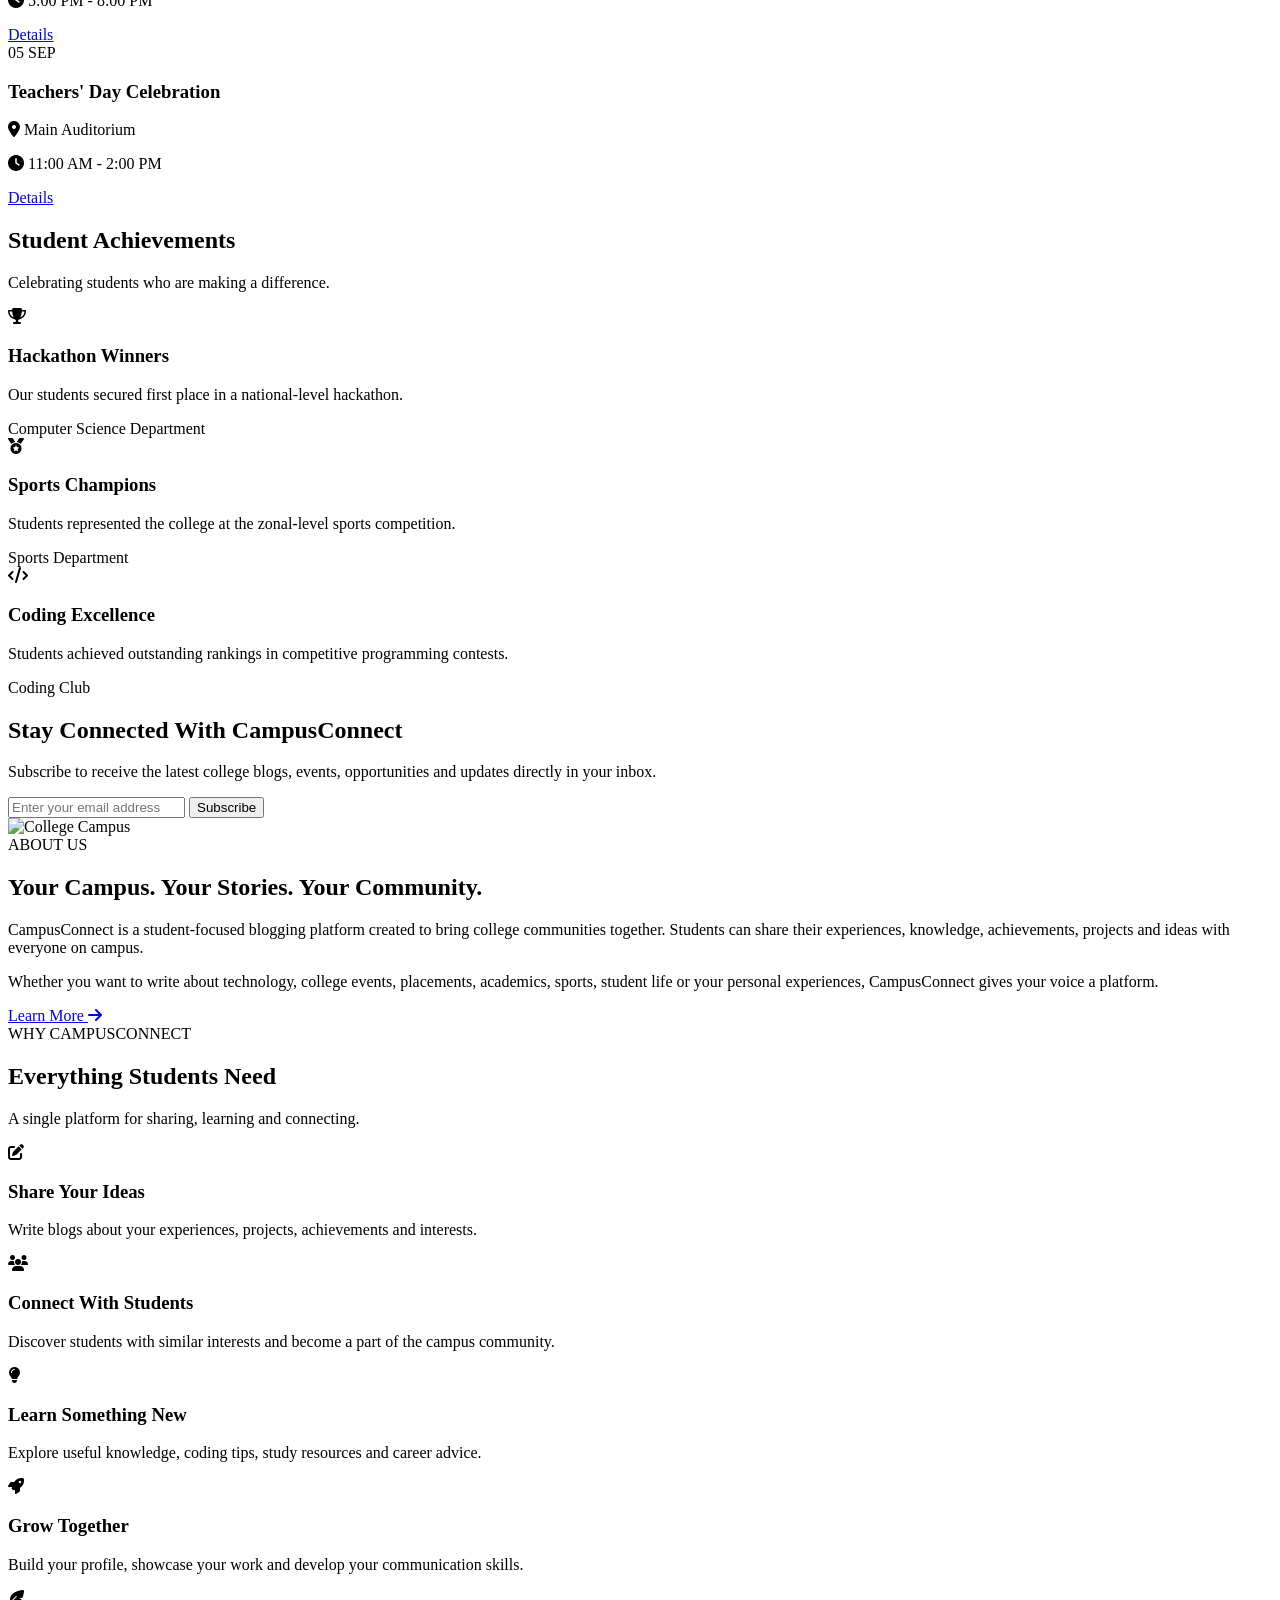
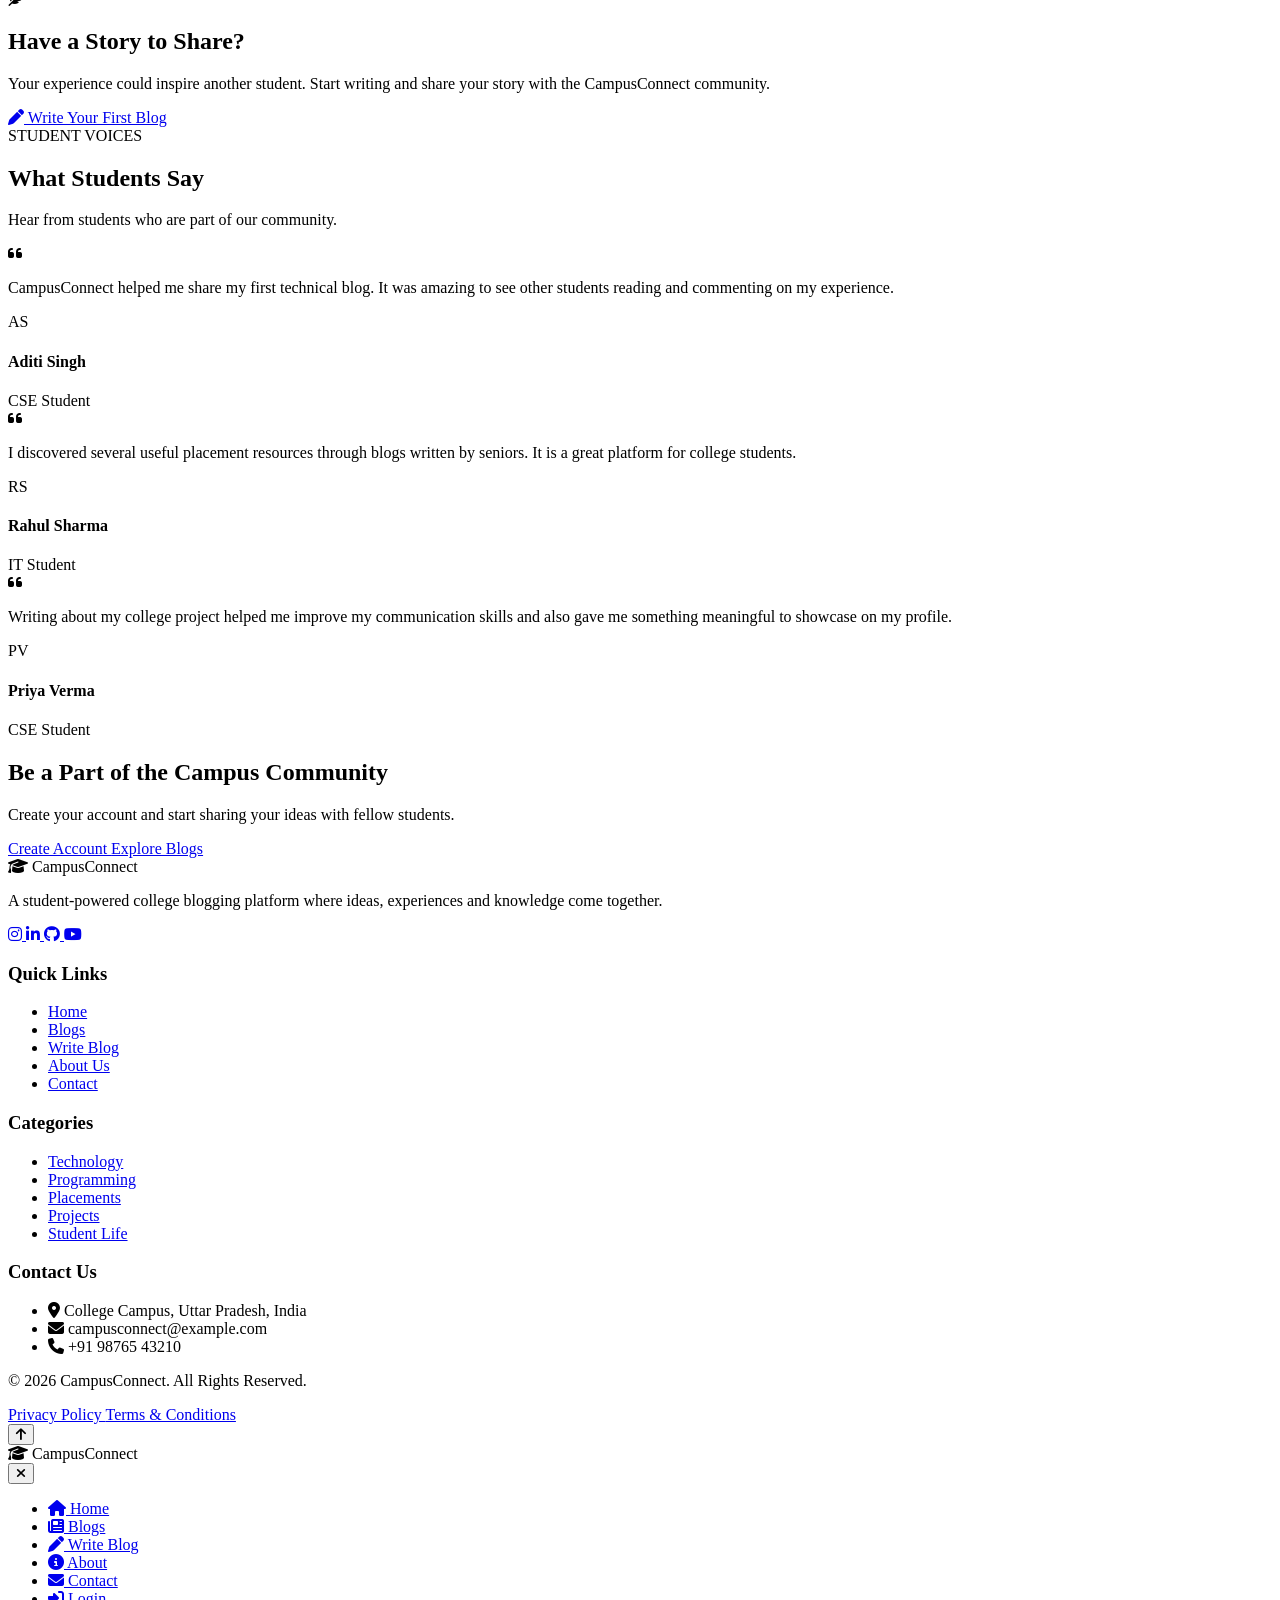
==== commit 3c0a471e: "Add files via upload" ====
--- a/index.html
+++ b/index.html
@@ -4,11 +4,12 @@
 <head>
     <meta charset="UTF-8">
     <meta name="viewport" content="width=device-width, initial-scale=1.0">
-<script src="script.js"></script>
+
     <title>CampusConnect | College Blogging Portal</title>
 
     <!-- CSS -->
-  <link rel="stylesheet" href="style.css">
+    <link rel="stylesheet" href="css/style.css">
+
     <!-- Font Awesome -->
     <link rel="stylesheet"
         href="https://cdnjs.cloudflare.com/ajax/libs/font-awesome/6.7.2/css/all.min.css">
@@ -187,7 +188,8 @@
 
             <div class="blog-card">
 
-               <img src="blog1.jpg" alt="Blog Image">
+                <img src="images/blog1.jpg"
+                    alt="Blog">
 
                 <div class="blog-content">
 
@@ -234,7 +236,9 @@
 
             <div class="blog-card">
 
-               <img src="blog2.jpg" alt="Blog Image">
+                <img src="images/blog2.jpg"
+                    alt="Blog">
+
                 <div class="blog-content">
 
                     <span class="category">
@@ -282,7 +286,8 @@
 
             <div class="blog-card">
 
-               <img src="blog3.jpg" alt="Blog Image">
+                <img src="images/blog3.jpg"
+                    alt="Blog">
 
                 <div class="blog-content">
 
@@ -329,7 +334,8 @@
 
             <div class="blog-card">
 
-                <img src="blog4.jpg" alt="Blog Image">
+                <img src="images/blog4.jpg"
+                    alt="Blog">
 
                 <div class="blog-content">
 
@@ -376,7 +382,8 @@
 
             <div class="blog-card">
 
-             <img src="blog5.jpg" alt="Blog Image">
+                <img src="images/blog5.jpg"
+                    alt="Blog">
 
                 <div class="blog-content">
 
@@ -422,7 +429,10 @@
             <!-- Blog Card 6 -->
 
             <div class="blog-card">
-<img src="blog6.jpg" alt="Blog Image">
+
+                <img src="images/blog6.jpg"
+                    alt="Blog">
+
                 <div class="blog-content">
 
                     <span class="category">
@@ -1621,4 +1631,4 @@
 
 </body>
 
-</html>
+</html>
